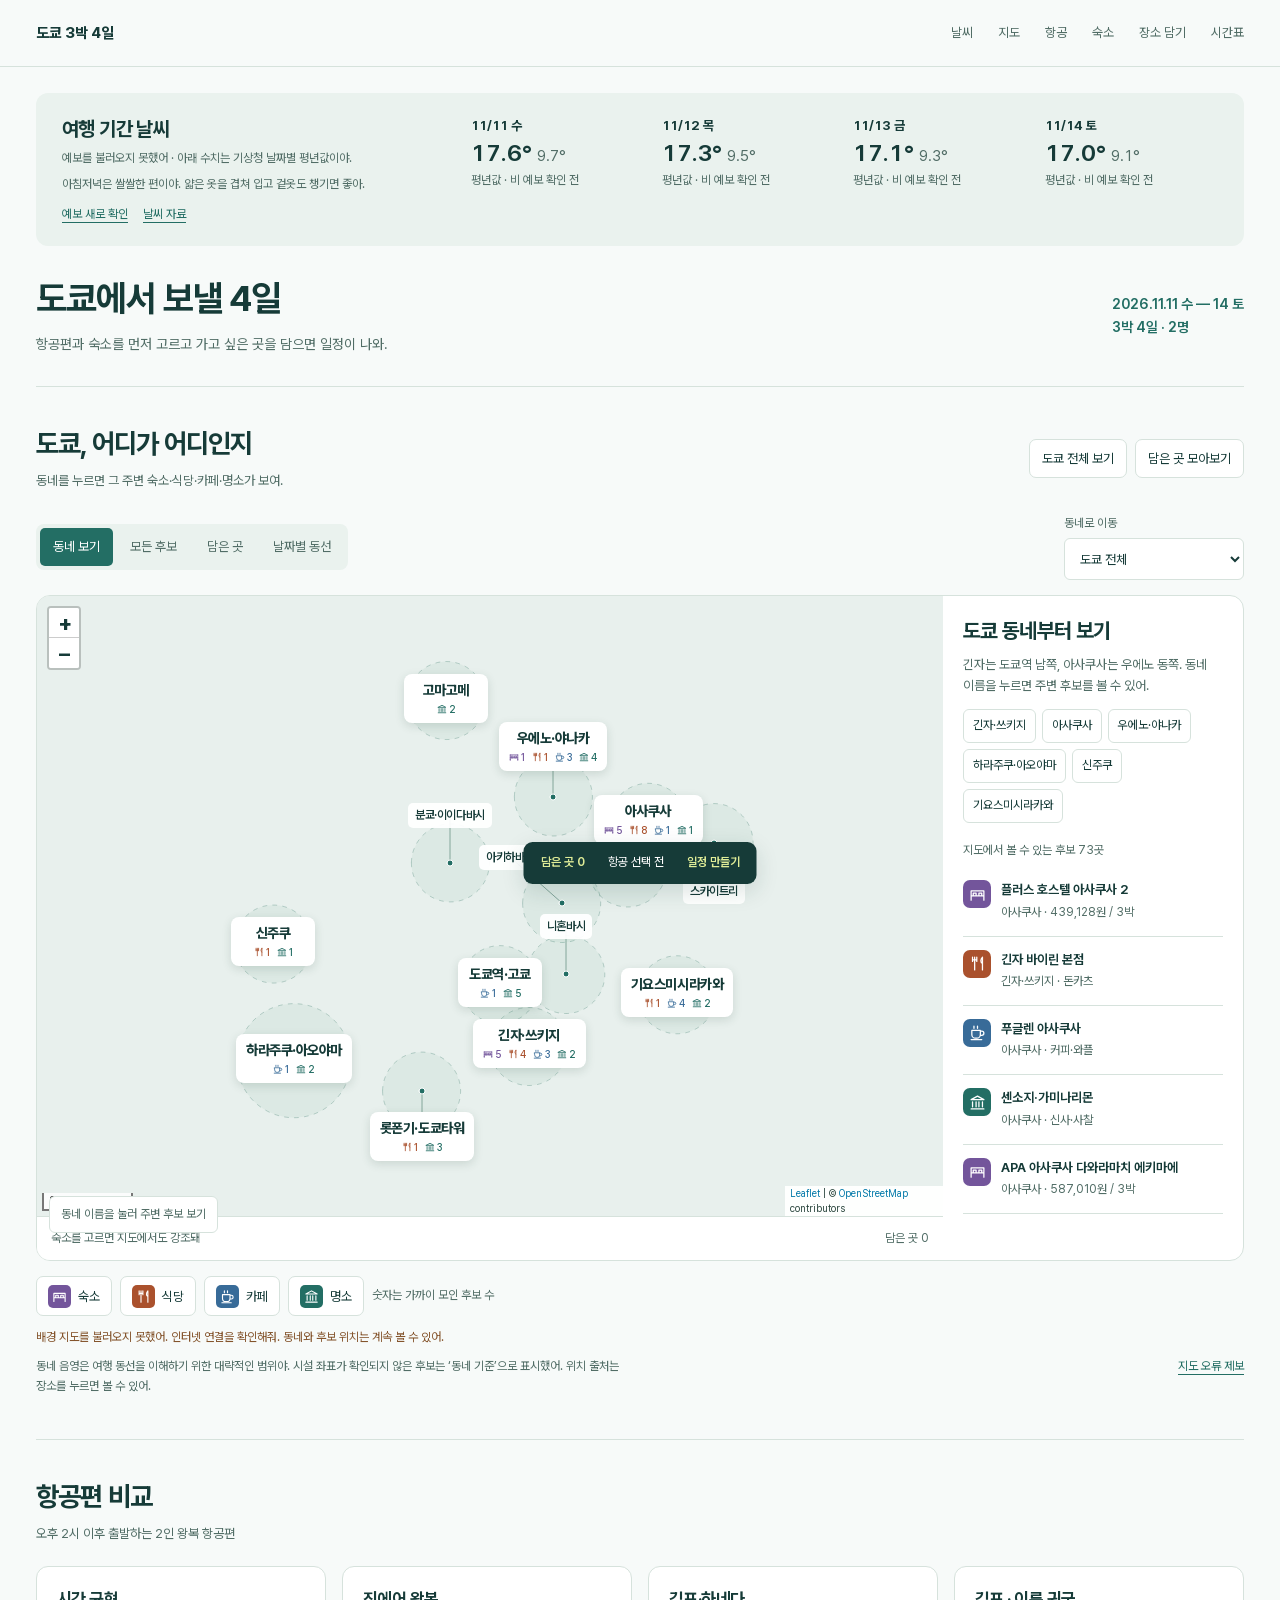
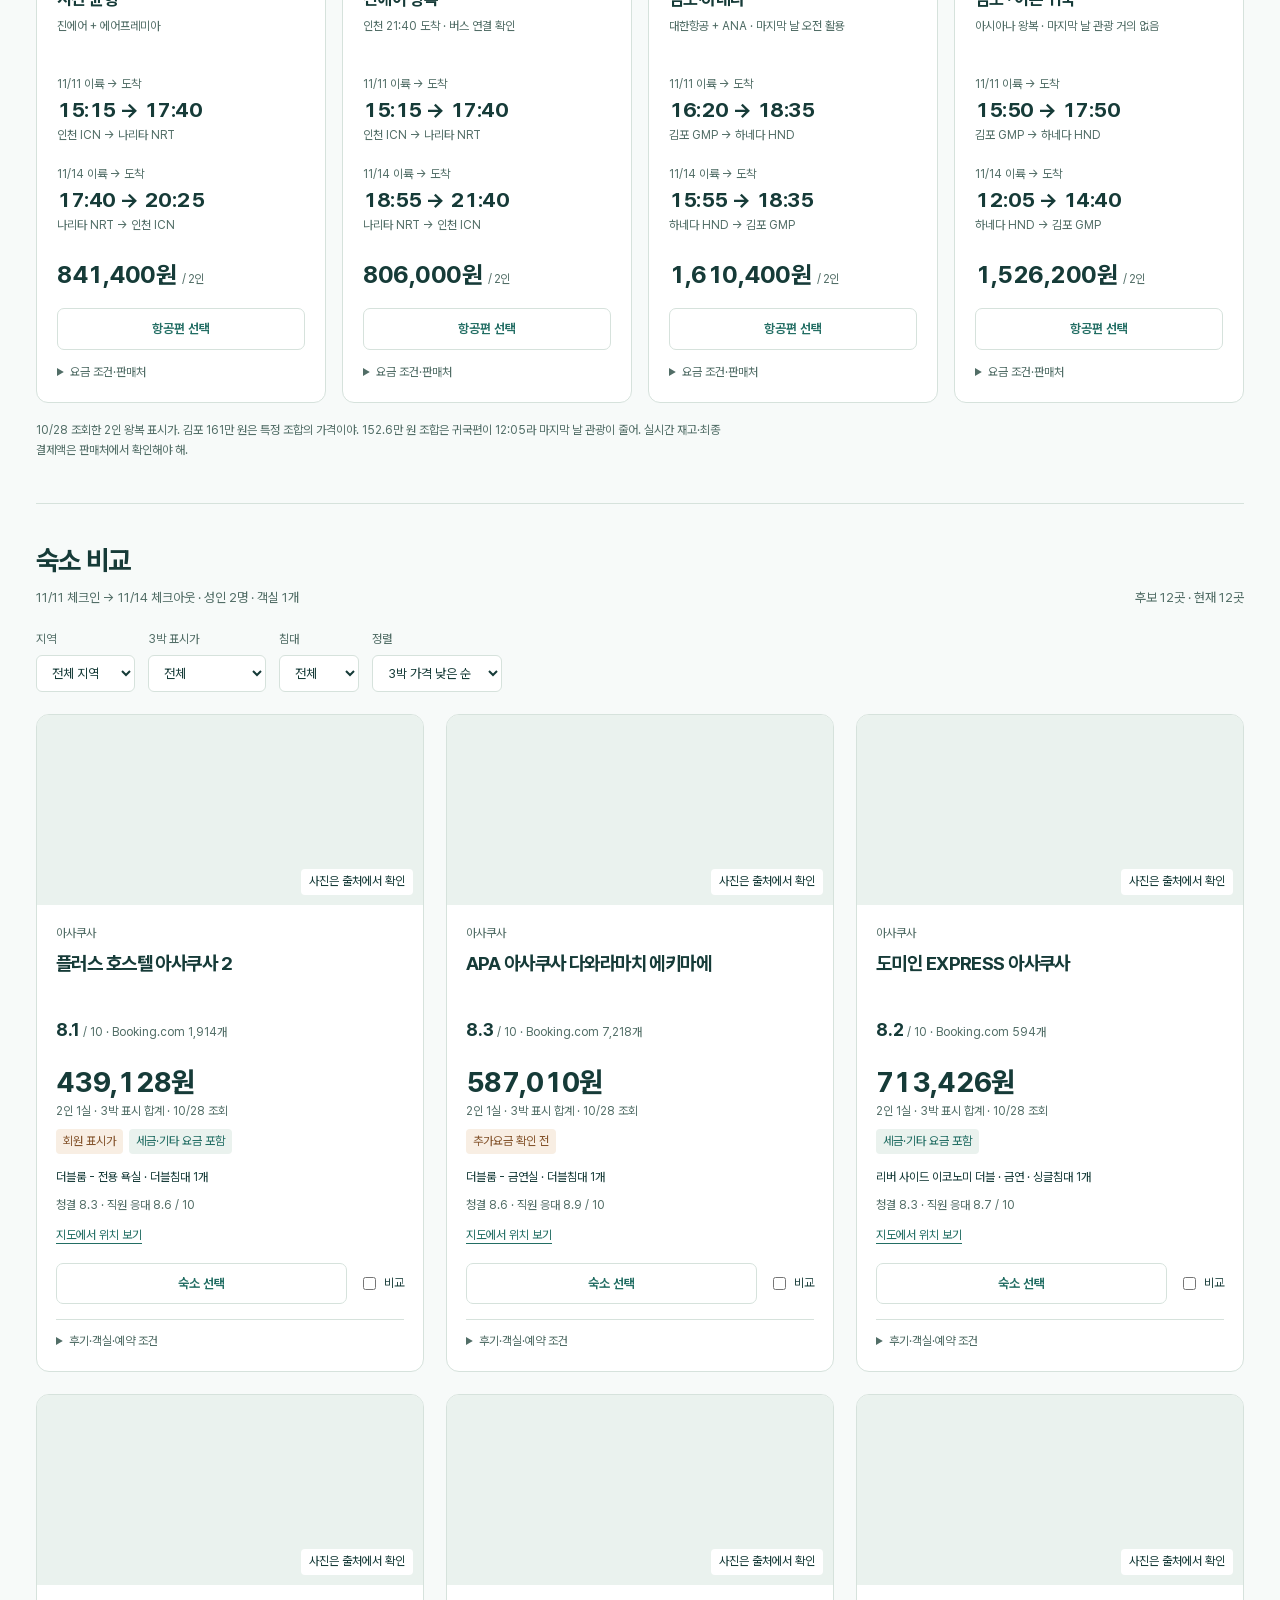
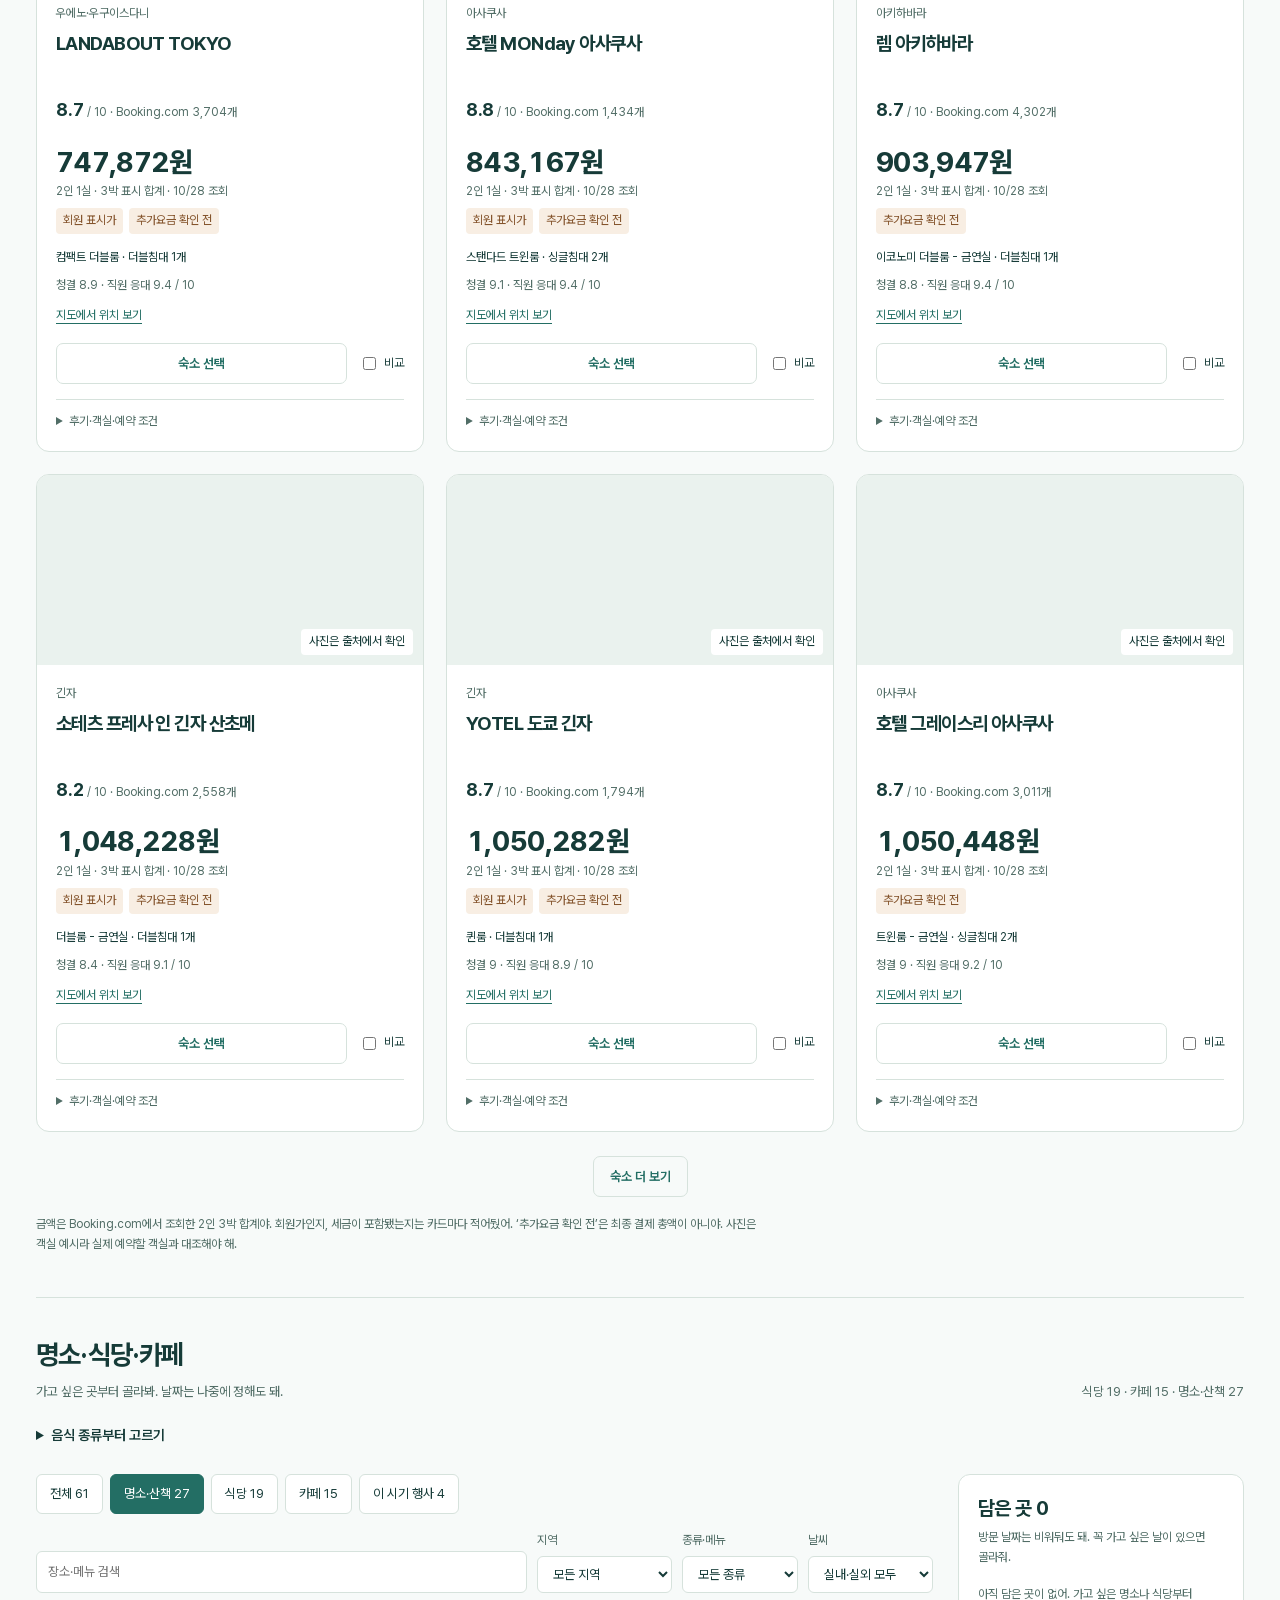
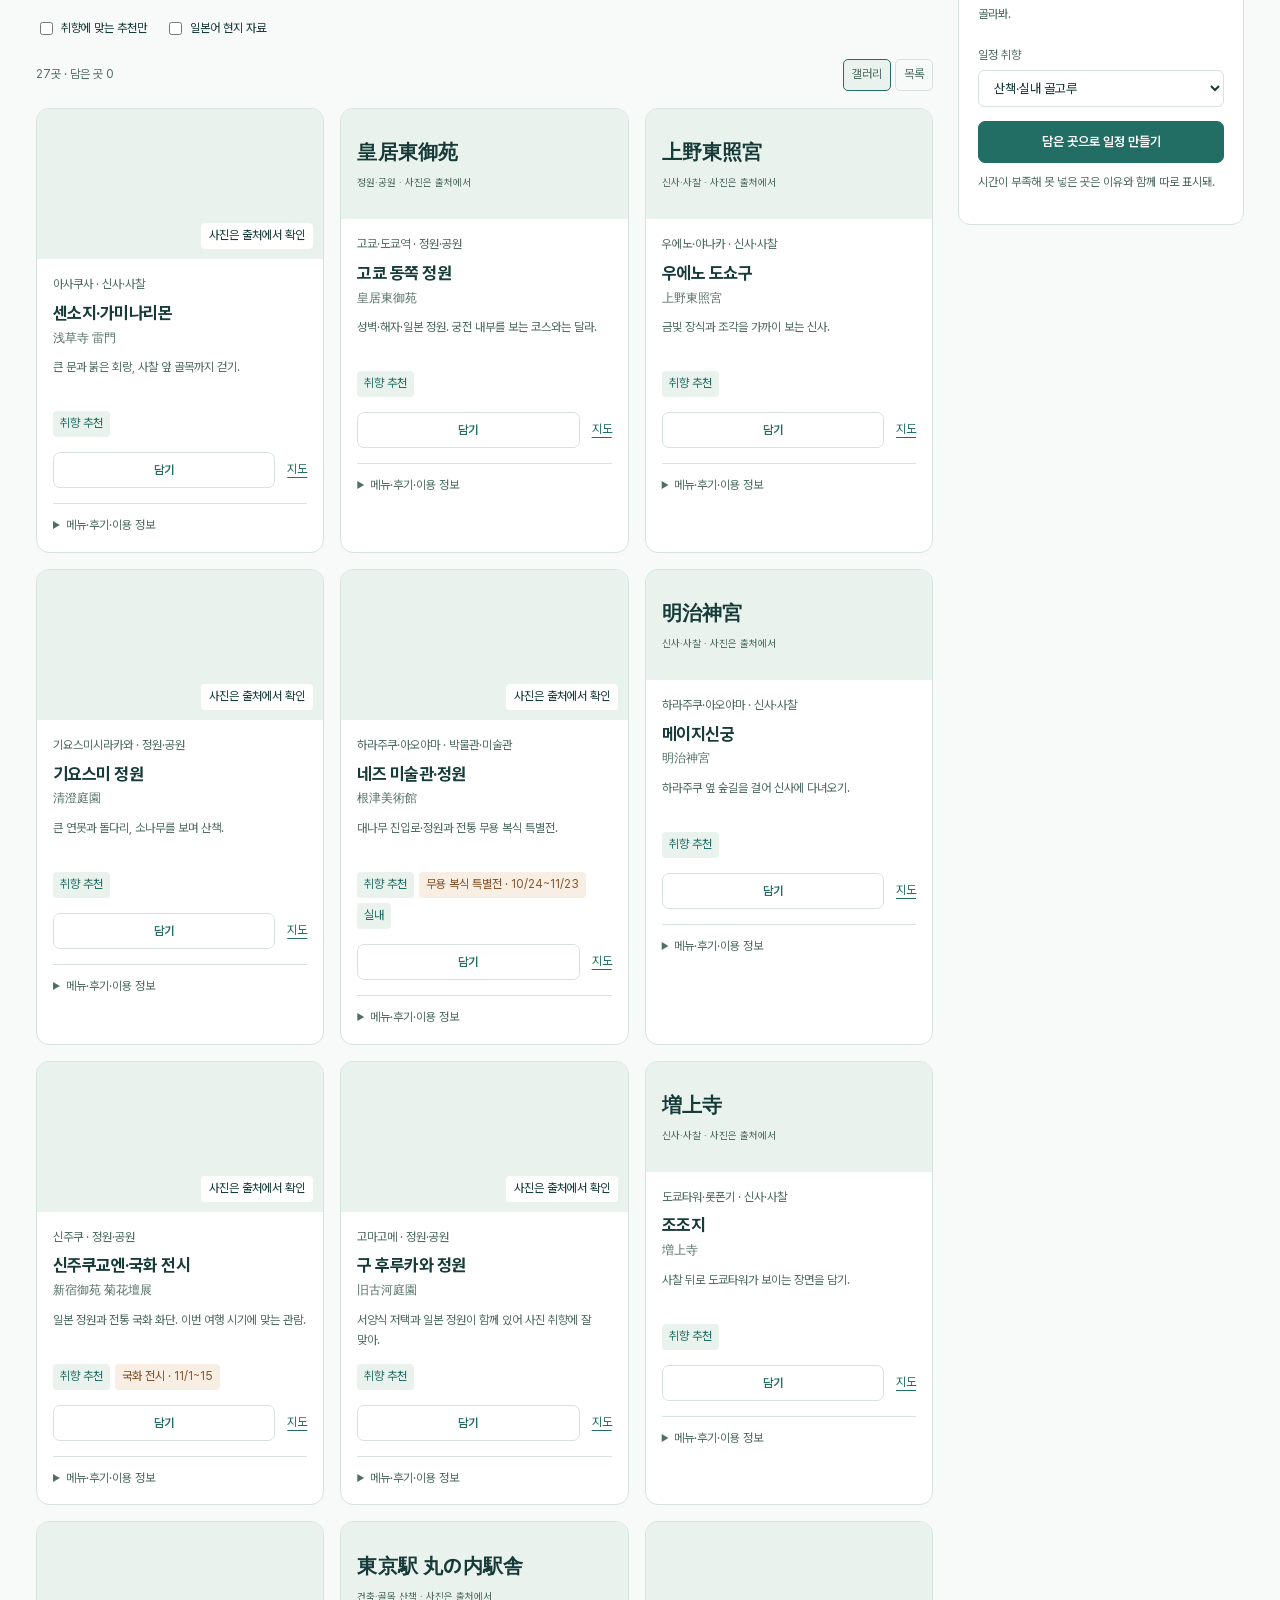
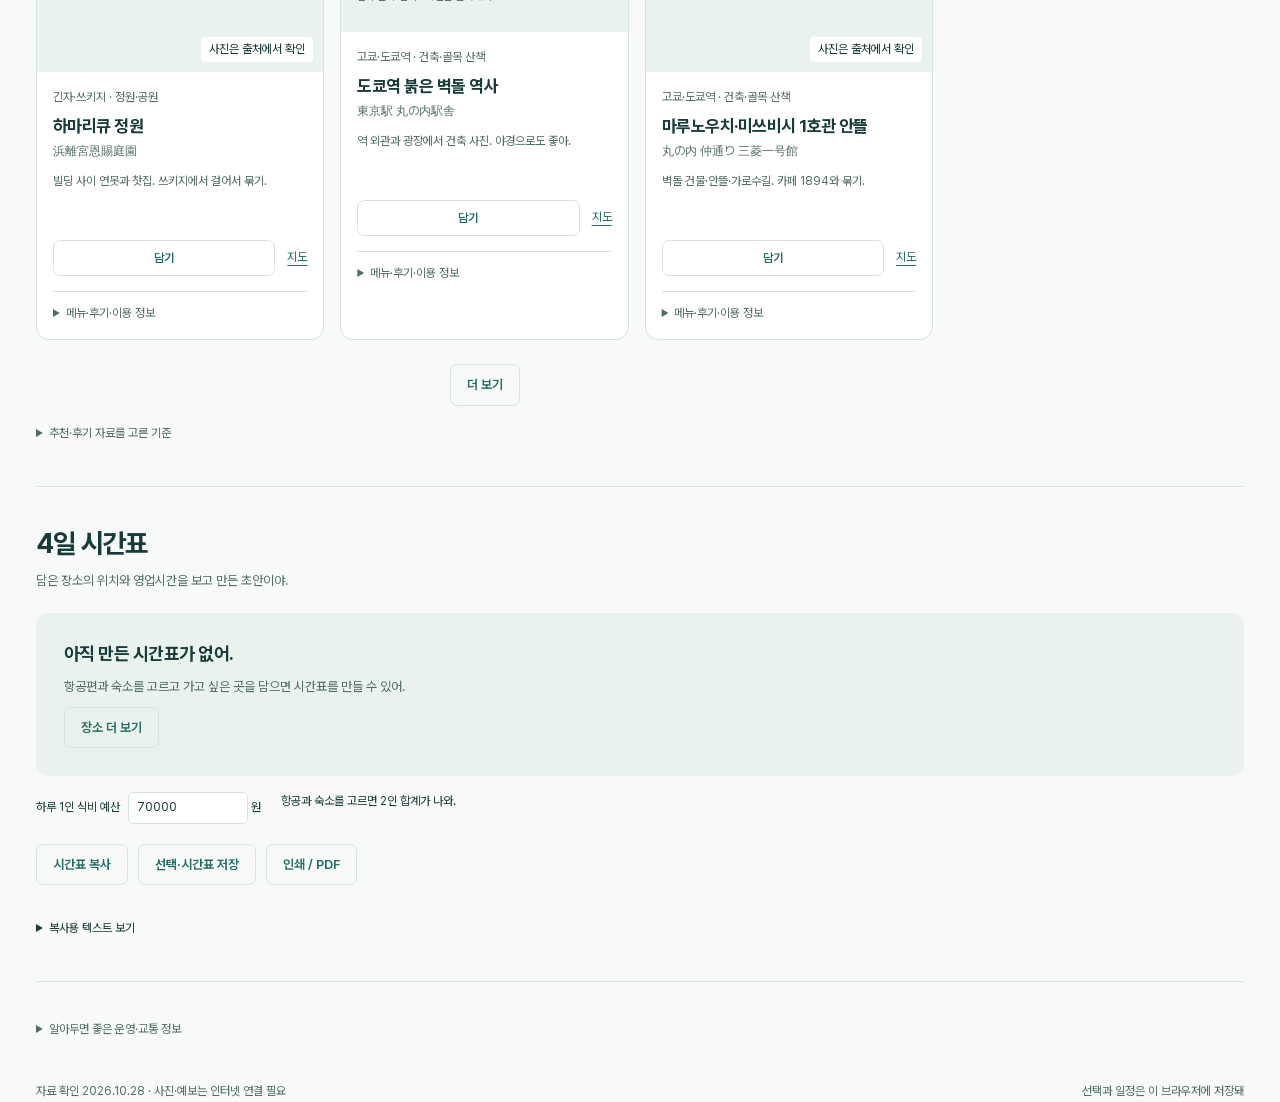
==== index.html @ 740b2c2b "Publish Tokyo trip planner with neighborhood map" ====
<!doctype html><html lang="ko"><head><meta charset="utf-8"><meta name="viewport" content="width=device-width,initial-scale=1"><meta name="robots" content="noindex,nofollow"><meta name="description" content="2026년 11월 도쿄 3박 4일. 항공편과 숙소를 비교하고 지도에서 명소·식당·카페를 골라 여행 일정을 만드는 페이지."><meta name="theme-color" content="#236e64"><title>도쿄 여행 · 가고 싶은 곳을 담아 일정 만들기</title><link rel="stylesheet" href="assets/leaflet/leaflet.css"><link rel="stylesheet" href="tokyo-gallery-v4.css"><link rel="stylesheet" href="tokyo-map.css"></head><body>
<header class="top"><div class="wrap"><a class="brand" href="#weather">도쿄 3박 4일</a><nav aria-label="페이지 이동"><a href="#weather">날씨</a><a href="#map">지도</a><a href="#flights">항공</a><a href="#places">숙소</a><a href="#explore">장소 담기</a><a href="#plan">시간표</a></nav></div></header>
<main class="wrap"><section class="weather" id="weather" aria-labelledby="weather-title"><div><h2 id="weather-title">여행 기간 날씨</h2><p id="weather-status">실제 예보 확인 전 · 기상청 날짜별 평년값</p><p>아침저녁은 쌀쌀한 편이야. 얇은 옷을 겹쳐 입고 겉옷도 챙기면 좋아.</p><div class="weather-links"><button class="link-button" id="refresh-weather">예보 새로 확인</button><a class="small" id="weather-source" target="_blank" rel="noopener">날씨 자료</a></div></div><div class="weather-grid" id="weather-grid"></div></section>
<section class="intro"><div><h1>도쿄에서 보낼 4일</h1><p>항공편과 숙소를 먼저 고르고 가고 싶은 곳을 담으면 일정이 나와.</p></div><span class="trip-date">2026.11.11 수 — 14 토<br>3박 4일 · 2명</span></section>
<section class="section map-section" id="map" aria-labelledby="map-title">
<div class="section-head"><div><h2 id="map-title">도쿄, 어디가 어디인지</h2><p>동네를 누르면 그 주변 숙소·식당·카페·명소가 보여.</p></div><div class="map-home-actions"><button id="map-home">도쿄 전체 보기</button><button id="map-fit-selected">담은 곳 모아보기</button></div></div>
<div class="map-tools"><div class="map-modes" aria-label="지도 보기 방식"><button data-map-mode="areas" aria-pressed="true">동네 보기</button><button data-map-mode="all" aria-pressed="false">모든 후보</button><button data-map-mode="selected" aria-pressed="false">담은 곳</button><button data-map-mode="route" aria-pressed="false">날짜별 동선</button></div><label class="field">동네로 이동<select id="map-area" aria-label="지도에서 볼 동네"></select></label></div>
<div id="map-day-controls" class="map-day-controls" hidden><label>방문일 <select id="map-day"><option value="all">4일 모두</option><option value="0">11/11 수</option><option value="1">11/12 목</option><option value="2">11/13 금</option><option value="3">11/14 토</option></select></label><p>방문 순서를 잇는 선이야. 실제 도로·철도 경로는 시간표의 길찾기에서 확인해.</p></div>
<div class="map-layout"><div class="map-stage"><div id="tokyo-map-canvas" class="tokyo-map-canvas"></div><div class="map-status" id="map-status" role="status"></div><div class="map-selection-bar"><span id="map-base">숙소를 고르면 지도에서도 강조돼</span><span><button id="map-hotel-focus" hidden>숙소로 이동</button> <span id="map-selection-count">담은 곳 0</span></span></div></div><aside class="map-sidebar" aria-label="지도에서 고른 동네와 장소"><div class="map-detail" id="map-detail" hidden></div><div id="map-area-info"><h3 id="map-side-title">도쿄 동네부터 보기</h3><p id="map-side-desc"></p><div class="map-area-neighbors" id="map-neighbors"></div><span class="map-side-label" id="map-list-label"></span><ul class="map-list" id="map-list"></ul><button class="btn secondary map-more" id="map-more">후보 더 보기</button></div></aside></div>
<div class="map-legend" id="map-legend" aria-label="지도에 표시할 장소 종류"></div><p class="map-tile-warning" id="map-tile-warning" hidden>배경 지도를 불러오지 못했어. 인터넷 연결을 확인해줘. 동네와 후보 위치는 계속 볼 수 있어.</p>
<div class="map-foot"><p>동네 음영은 여행 동선을 이해하기 위한 대략적인 범위야. 시설 좌표가 확인되지 않은 후보는 ‘동네 기준’으로 표시했어. 위치 출처는 장소를 누르면 볼 수 있어.</p><a href="https://www.openstreetmap.org/fixthemap" target="_blank" rel="noopener">지도 오류 제보</a></div>
</section>
<section class="section" id="flights"><div class="section-head"><div><h2>항공편 비교</h2><p>오후 2시 이후 출발하는 2인 왕복 항공편</p></div><span class="count" id="flight-picked"></span></div><div class="flight-grid" id="flight-grid"></div><p class="flight-note">10/28 조회한 2인 왕복 표시가. 김포 161만 원은 특정 조합의 가격이야. 152.6만 원 조합은 귀국편이 12:05라 마지막 날 관광이 줄어. 실시간 재고·최종 결제액은 판매처에서 확인해야 해.</p></section>
<section class="section" id="places"><div class="section-head"><div><h2>숙소 비교</h2><p>11/11 체크인 → 11/14 체크아웃 · 성인 2명 · 객실 1개</p></div><span class="count" id="hotel-count"></span></div><div class="toolbar"><label class="field">지역<select id="hotel-area"><option value="all">전체 지역</option><option value="ginza">긴자</option><option value="asakusa">아사쿠사</option><option value="ueno">우에노</option><option value="akihabara">아키하바라</option></select></label><label class="field">3박 표시가<select id="hotel-price"><option value="all">전체</option><option value="800000">80만 원 이하</option><option value="1200000">120만 원 이하</option><option value="2000000">200만 원 이하</option></select></label><label class="field">침대<select id="hotel-bed"><option value="all">전체</option><option value="twin">트윈</option><option value="double">더블·퀸</option></select></label><label class="field">정렬<select id="hotel-sort"><option value="price">3박 가격 낮은 순</option><option value="rating">후기 평점 높은 순</option><option value="staff">응대 점수 높은 순</option></select></label></div><div class="hotel-grid" id="hotel-grid"></div><div class="more-row"><button class="btn secondary" id="more-hotels">숙소 더 보기</button></div><div class="compare-area" id="hotel-compare" hidden></div><p class="data-note">금액은 Booking.com에서 조회한 2인 3박 합계야. 회원가인지, 세금이 포함됐는지는 카드마다 적어뒀어. ‘추가요금 확인 전’은 최종 결제 총액이 아니야. 사진은 객실 예시라 실제 예약할 객실과 대조해야 해.</p></section>
<section class="section" id="explore"><div class="section-head"><div><h2>명소·식당·카페</h2><p>가고 싶은 곳부터 골라봐. 날짜는 나중에 정해도 돼.</p></div><span class="count" id="catalog-total"></span></div><details class="food-guide"><summary>음식 종류부터 고르기</summary><div class="food-chips" id="food-guide"></div></details><div class="catalog-layout"><div><div class="catalog-tabs" id="catalog-tabs"></div><div class="catalog-toolbar"><input class="search" id="place-search" aria-label="장소·메뉴 검색" placeholder="장소·메뉴 검색"><label class="field">지역<select id="place-area"></select></label><label class="field">종류·메뉴<select id="place-menu"></select></label><label class="field">날씨<select id="place-weather"><option value="all">실내·실외 모두</option><option value="indoor">비 오는 날 · 실내</option><option value="outdoor">산책 · 실외</option></select></label></div><div style="display:flex;gap:18px;flex-wrap:wrap"><label class="filter-check"><input type="checkbox" id="recommended-only">취향에 맞는 추천만</label><label class="filter-check"><input type="checkbox" id="japanese-only">일본어 현지 자료</label></div><div class="results-line"><span id="result-count"></span><div class="view-toggle" aria-label="목록 보기 방식"><button data-view="gallery" aria-pressed="true">갤러리</button><button data-view="list" aria-pressed="false">목록</button></div></div><div class="place-grid" id="place-grid"></div><div class="more-row"><button class="btn secondary" id="more-places">더 보기</button></div><details class="data-note"><summary>추천·후기 자료를 고른 기준</summary><p>‘취향 추천’은 네가 말한 건축·정원·예쁜 공간·식사 취향에 맞춘 후보야. ‘일본어 자료’는 실제 취재 기사, 지역 상점회, 관광협회, 매장 공식 안내를 읽고 골랐어. 현지 방문 빈도를 통계로 집계한 순위는 아니야.</p><p>Google 별점이 있는 곳은 확인한 수치와 출처를 그대로 표시했어. 새 후보의 별점을 임의로 만들지는 않았고, 일본어 소개·메뉴를 판단 근거로 붙였어. 음식 예산 범위는 계획용 추정이며 현재 메뉴 가격과 다를 수 있어.</p></details></div><aside class="basket" id="basket"><h3>담은 곳 <span id="basket-count">0</span></h3><p class="basket-sub">방문 날짜는 비워둬도 돼. 꼭 가고 싶은 날이 있으면 골라줘.</p><div class="basket-list" id="basket-list"></div><label class="field" style="width:100%;margin-bottom:14px">일정 취향<select id="plan-weather"><option value="balanced">산책·실내 골고루</option><option value="indoor">실내를 먼저 배치</option></select></label><button class="btn" id="build-plan">담은 곳으로 일정 만들기</button><p class="build-hint">시간이 부족해 못 넣은 곳은 이유와 함께 따로 표시돼.</p><div class="basket-status" id="basket-status" role="status"></div></aside></div></section>
<section class="section" id="plan"><div class="section-head"><div><h2>4일 시간표</h2><p>담은 장소의 위치와 영업시간을 보고 만든 초안이야.</p></div></div><div id="plan-content"></div><div class="budget-controls" id="budget-controls"><label>하루 1인 식비 예산<input type="number" id="food-budget" value="70000" min="20000" max="300000" step="5000"> 원</label><p id="budget-total"></p></div><div class="plan-actions"><button class="btn secondary" id="copy-plan">시간표 복사</button><button class="btn secondary" id="download-plan">선택·시간표 저장</button><button class="btn secondary" id="print-plan">인쇄 / PDF</button></div><p id="action-status" class="status-message" role="status"></p><details id="summary-export"><summary class="small">복사용 텍스트 보기</summary><textarea class="export-text" id="selection-text" readonly aria-label="선택과 시간표 복사용 텍스트"></textarea></details></section>
<section class="section source-section"><details class="global-notes"><summary>알아두면 좋은 운영·교통 정보</summary><p>명소는 이번 날짜에 열리는지 확인한 범위에서 배치했어. 기상·임시 휴무·예약 재고는 별도라 생성된 시각이 예약을 뜻하지는 않아. ‘영업 확인’ 표시는 정확한 운영시간을 다시 확인해야 하는 후보야.</p><p>인천에서 성수는 6013, 수원은 4000·4100 등을 비교해. 4100은 11/1 시간표가 바뀌므로 11/14 막차·좌석을 확인해야 해. 늦은 귀국편은 버스 연결을 먼저 확인하는 게 좋아.</p><p>11월 중순에 단풍이 절정일지는 아직 몰라. 이때 날짜가 맞는 행사로는 신주쿠교엔 국화 전시(11/15까지)와 마루노우치 홀리데이(11/12부터)가 있어.</p><a href="https://www.airportbus.or.kr/bus/schedule.php?area=gyeonggi" target="_blank" rel="noopener">경기행 공항버스</a><a href="https://www.airportlimousine.co.kr/sub/sub01.php" target="_blank" rel="noopener">6013 공항리무진</a><a href="https://open-meteo.com/en/docs" target="_blank" rel="noopener">예보 자료 · Open-Meteo</a></details></section>
</main><footer class="wrap"><span>자료 확인 2026.10.28 · 사진·예보는 인터넷 연결 필요</span><span>선택과 일정은 이 브라우저에 저장돼</span></footer><div class="bottom-bar"><a href="#basket" id="bottom-count">담은 곳 0</a><span id="bottom-base">항공·숙소 선택 전</span><button id="bottom-build">일정 만들기</button></div>
<dialog class="dialog" id="photo-dialog" aria-labelledby="gallery-title"><div class="dialog-head"><strong id="gallery-title"></strong><button id="gallery-close">닫기</button></div><img class="dialog-photo" id="gallery-image" src="https://www.gotokyo.org/en/spot/15/images/main.webp" alt="센소지 공식 사진"><p class="photo-error" id="gallery-error" hidden>사진을 불러오지 못했어. 아래 출처에서 볼 수 있어.</p><div class="dialog-foot"><div><p id="gallery-caption"></p><a id="gallery-source" target="_blank" rel="noopener">사진 출처 보기</a></div><div class="gallery-controls"><button id="gallery-prev">이전</button><span id="gallery-count"></span><button id="gallery-next">다음</button></div></div></dialog>
<script src="assets/leaflet/leaflet.js"></script><script src="tokyo-map-data.js"></script><script src="tokyo-data-v4.js"></script><script src="tokyo-planner-v4.js"></script><script src="tokyo-gallery-v4.js"></script><script src="tokyo-map.js"></script></body></html>
---- assets/leaflet/leaflet.css ----
/* required styles */

.leaflet-pane,
.leaflet-tile,
.leaflet-marker-icon,
.leaflet-marker-shadow,
.leaflet-tile-container,
.leaflet-pane > svg,
.leaflet-pane > canvas,
.leaflet-zoom-box,
.leaflet-image-layer,
.leaflet-layer {
	position: absolute;
	left: 0;
	top: 0;
	}
.leaflet-container {
	overflow: hidden;
	}
.leaflet-tile,
.leaflet-marker-icon,
.leaflet-marker-shadow {
	-webkit-user-select: none;
	   -moz-user-select: none;
	        user-select: none;
	  -webkit-user-drag: none;
	}
/* Prevents IE11 from highlighting tiles in blue */
.leaflet-tile::selection {
	background: transparent;
}
/* Safari renders non-retina tile on retina better with this, but Chrome is worse */
.leaflet-safari .leaflet-tile {
	image-rendering: -webkit-optimize-contrast;
	}
/* hack that prevents hw layers "stretching" when loading new tiles */
.leaflet-safari .leaflet-tile-container {
	width: 1600px;
	height: 1600px;
	-webkit-transform-origin: 0 0;
	}
.leaflet-marker-icon,
.leaflet-marker-shadow {
	display: block;
	}
/* .leaflet-container svg: reset svg max-width decleration shipped in Joomla! (joomla.org) 3.x */
/* .leaflet-container img: map is broken in FF if you have max-width: 100% on tiles */
.leaflet-container .leaflet-overlay-pane svg {
	max-width: none !important;
	max-height: none !important;
	}
.leaflet-container .leaflet-marker-pane img,
.leaflet-container .leaflet-shadow-pane img,
.leaflet-container .leaflet-tile-pane img,
.leaflet-container img.leaflet-image-layer,
.leaflet-container .leaflet-tile {
	max-width: none !important;
	max-height: none !important;
	width: auto;
	padding: 0;
	}

.leaflet-container img.leaflet-tile {
	/* See: https://bugs.chromium.org/p/chromium/issues/detail?id=600120 */
	mix-blend-mode: plus-lighter;
}

.leaflet-container.leaflet-touch-zoom {
	-ms-touch-action: pan-x pan-y;
	touch-action: pan-x pan-y;
	}
.leaflet-container.leaflet-touch-drag {
	-ms-touch-action: pinch-zoom;
	/* Fallback for FF which doesn't support pinch-zoom */
	touch-action: none;
	touch-action: pinch-zoom;
}
.leaflet-container.leaflet-touch-drag.leaflet-touch-zoom {
	-ms-touch-action: none;
	touch-action: none;
}
.leaflet-container {
	-webkit-tap-highlight-color: transparent;
}
.leaflet-container a {
	-webkit-tap-highlight-color: rgba(51, 181, 229, 0.4);
}
.leaflet-tile {
	filter: inherit;
	visibility: hidden;
	}
.leaflet-tile-loaded {
	visibility: inherit;
	}
.leaflet-zoom-box {
	width: 0;
	height: 0;
	-moz-box-sizing: border-box;
	     box-sizing: border-box;
	z-index: 800;
	}
/* workaround for https://bugzilla.mozilla.org/show_bug.cgi?id=888319 */
.leaflet-overlay-pane svg {
	-moz-user-select: none;
	}

.leaflet-pane         { z-index: 400; }

.leaflet-tile-pane    { z-index: 200; }
.leaflet-overlay-pane { z-index: 400; }
.leaflet-shadow-pane  { z-index: 500; }
.leaflet-marker-pane  { z-index: 600; }
.leaflet-tooltip-pane   { z-index: 650; }
.leaflet-popup-pane   { z-index: 700; }

.leaflet-map-pane canvas { z-index: 100; }
.leaflet-map-pane svg    { z-index: 200; }

.leaflet-vml-shape {
	width: 1px;
	height: 1px;
	}
.lvml {
	behavior: url(#default#VML);
	display: inline-block;
	position: absolute;
	}


/* control positioning */

.leaflet-control {
	position: relative;
	z-index: 800;
	pointer-events: visiblePainted; /* IE 9-10 doesn't have auto */
	pointer-events: auto;
	}
.leaflet-top,
.leaflet-bottom {
	position: absolute;
	z-index: 1000;
	pointer-events: none;
	}
.leaflet-top {
	top: 0;
	}
.leaflet-right {
	right: 0;
	}
.leaflet-bottom {
	bottom: 0;
	}
.leaflet-left {
	left: 0;
	}
.leaflet-control {
	float: left;
	clear: both;
	}
.leaflet-right .leaflet-control {
	float: right;
	}
.leaflet-top .leaflet-control {
	margin-top: 10px;
	}
.leaflet-bottom .leaflet-control {
	margin-bottom: 10px;
	}
.leaflet-left .leaflet-control {
	margin-left: 10px;
	}
.leaflet-right .leaflet-control {
	margin-right: 10px;
	}


/* zoom and fade animations */

.leaflet-fade-anim .leaflet-popup {
	opacity: 0;
	-webkit-transition: opacity 0.2s linear;
	   -moz-transition: opacity 0.2s linear;
	        transition: opacity 0.2s linear;
	}
.leaflet-fade-anim .leaflet-map-pane .leaflet-popup {
	opacity: 1;
	}
.leaflet-zoom-animated {
	-webkit-transform-origin: 0 0;
	    -ms-transform-origin: 0 0;
	        transform-origin: 0 0;
	}
svg.leaflet-zoom-animated {
	will-change: transform;
}

.leaflet-zoom-anim .leaflet-zoom-animated {
	-webkit-transition: -webkit-transform 0.25s cubic-bezier(0,0,0.25,1);
	   -moz-transition:    -moz-transform 0.25s cubic-bezier(0,0,0.25,1);
	        transition:         transform 0.25s cubic-bezier(0,0,0.25,1);
	}
.leaflet-zoom-anim .leaflet-tile,
.leaflet-pan-anim .leaflet-tile {
	-webkit-transition: none;
	   -moz-transition: none;
	        transition: none;
	}

.leaflet-zoom-anim .leaflet-zoom-hide {
	visibility: hidden;
	}


/* cursors */

.leaflet-interactive {
	cursor: pointer;
	}
.leaflet-grab {
	cursor: -webkit-grab;
	cursor:    -moz-grab;
	cursor:         grab;
	}
.leaflet-crosshair,
.leaflet-crosshair .leaflet-interactive {
	cursor: crosshair;
	}
.leaflet-popup-pane,
.leaflet-control {
	cursor: auto;
	}
.leaflet-dragging .leaflet-grab,
.leaflet-dragging .leaflet-grab .leaflet-interactive,
.leaflet-dragging .leaflet-marker-draggable {
	cursor: move;
	cursor: -webkit-grabbing;
	cursor:    -moz-grabbing;
	cursor:         grabbing;
	}

/* marker & overlays interactivity */
.leaflet-marker-icon,
.leaflet-marker-shadow,
.leaflet-image-layer,
.leaflet-pane > svg path,
.leaflet-tile-container {
	pointer-events: none;
	}

.leaflet-marker-icon.leaflet-interactive,
.leaflet-image-layer.leaflet-interactive,
.leaflet-pane > svg path.leaflet-interactive,
svg.leaflet-image-layer.leaflet-interactive path {
	pointer-events: visiblePainted; /* IE 9-10 doesn't have auto */
	pointer-events: auto;
	}

/* visual tweaks */

.leaflet-container {
	background: #ddd;
	outline-offset: 1px;
	}
.leaflet-container a {
	color: #0078A8;
	}
.leaflet-zoom-box {
	border: 2px dotted #38f;
	background: rgba(255,255,255,0.5);
	}


/* general typography */
.leaflet-container {
	font-family: "Helvetica Neue", Arial, Helvetica, sans-serif;
	font-size: 12px;
	font-size: 0.75rem;
	line-height: 1.5;
	}


/* general toolbar styles */

.leaflet-bar {
	box-shadow: 0 1px 5px rgba(0,0,0,0.65);
	border-radius: 4px;
	}
.leaflet-bar a {
	background-color: #fff;
	border-bottom: 1px solid #ccc;
	width: 26px;
	height: 26px;
	line-height: 26px;
	display: block;
	text-align: center;
	text-decoration: none;
	color: black;
	}
.leaflet-bar a,
.leaflet-control-layers-toggle {
	background-position: 50% 50%;
	background-repeat: no-repeat;
	display: block;
	}
.leaflet-bar a:hover,
.leaflet-bar a:focus {
	background-color: #f4f4f4;
	}
.leaflet-bar a:first-child {
	border-top-left-radius: 4px;
	border-top-right-radius: 4px;
	}
.leaflet-bar a:last-child {
	border-bottom-left-radius: 4px;
	border-bottom-right-radius: 4px;
	border-bottom: none;
	}
.leaflet-bar a.leaflet-disabled {
	cursor: default;
	background-color: #f4f4f4;
	color: #bbb;
	}

.leaflet-touch .leaflet-bar a {
	width: 30px;
	height: 30px;
	line-height: 30px;
	}
.leaflet-touch .leaflet-bar a:first-child {
	border-top-left-radius: 2px;
	border-top-right-radius: 2px;
	}
.leaflet-touch .leaflet-bar a:last-child {
	border-bottom-left-radius: 2px;
	border-bottom-right-radius: 2px;
	}

/* zoom control */

.leaflet-control-zoom-in,
.leaflet-control-zoom-out {
	font: bold 18px 'Lucida Console', Monaco, monospace;
	text-indent: 1px;
	}

.leaflet-touch .leaflet-control-zoom-in, .leaflet-touch .leaflet-control-zoom-out  {
	font-size: 22px;
	}


/* layers control */

.leaflet-control-layers {
	box-shadow: 0 1px 5px rgba(0,0,0,0.4);
	background: #fff;
	border-radius: 5px;
	}
.leaflet-control-layers-toggle {
	background-image: url(images/layers.png);
	width: 36px;
	height: 36px;
	}
.leaflet-retina .leaflet-control-layers-toggle {
	background-image: url(images/layers-2x.png);
	background-size: 26px 26px;
	}
.leaflet-touch .leaflet-control-layers-toggle {
	width: 44px;
	height: 44px;
	}
.leaflet-control-layers .leaflet-control-layers-list,
.leaflet-control-layers-expanded .leaflet-control-layers-toggle {
	display: none;
	}
.leaflet-control-layers-expanded .leaflet-control-layers-list {
	display: block;
	position: relative;
	}
.leaflet-control-layers-expanded {
	padding: 6px 10px 6px 6px;
	color: #333;
	background: #fff;
	}
.leaflet-control-layers-scrollbar {
	overflow-y: scroll;
	overflow-x: hidden;
	padding-right: 5px;
	}
.leaflet-control-layers-selector {
	margin-top: 2px;
	position: relative;
	top: 1px;
	}
.leaflet-control-layers label {
	display: block;
	font-size: 13px;
	font-size: 1.08333em;
	}
.leaflet-control-layers-separator {
	height: 0;
	border-top: 1px solid #ddd;
	margin: 5px -10px 5px -6px;
	}

/* Default icon URLs */
.leaflet-default-icon-path { /* used only in path-guessing heuristic, see L.Icon.Default */
	background-image: url(images/marker-icon.png);
	}


/* attribution and scale controls */

.leaflet-container .leaflet-control-attribution {
	background: #fff;
	background: rgba(255, 255, 255, 0.8);
	margin: 0;
	}
.leaflet-control-attribution,
.leaflet-control-scale-line {
	padding: 0 5px;
	color: #333;
	line-height: 1.4;
	}
.leaflet-control-attribution a {
	text-decoration: none;
	}
.leaflet-control-attribution a:hover,
.leaflet-control-attribution a:focus {
	text-decoration: underline;
	}
.leaflet-attribution-flag {
	display: inline !important;
	vertical-align: baseline !important;
	width: 1em;
	height: 0.6669em;
	}
.leaflet-left .leaflet-control-scale {
	margin-left: 5px;
	}
.leaflet-bottom .leaflet-control-scale {
	margin-bottom: 5px;
	}
.leaflet-control-scale-line {
	border: 2px solid #777;
	border-top: none;
	line-height: 1.1;
	padding: 2px 5px 1px;
	white-space: nowrap;
	-moz-box-sizing: border-box;
	     box-sizing: border-box;
	background: rgba(255, 255, 255, 0.8);
	text-shadow: 1px 1px #fff;
	}
.leaflet-control-scale-line:not(:first-child) {
	border-top: 2px solid #777;
	border-bottom: none;
	margin-top: -2px;
	}
.leaflet-control-scale-line:not(:first-child):not(:last-child) {
	border-bottom: 2px solid #777;
	}

.leaflet-touch .leaflet-control-attribution,
.leaflet-touch .leaflet-control-layers,
.leaflet-touch .leaflet-bar {
	box-shadow: none;
	}
.leaflet-touch .leaflet-control-layers,
.leaflet-touch .leaflet-bar {
	border: 2px solid rgba(0,0,0,0.2);
	background-clip: padding-box;
	}


/* popup */

.leaflet-popup {
	position: absolute;
	text-align: center;
	margin-bottom: 20px;
	}
.leaflet-popup-content-wrapper {
	padding: 1px;
	text-align: left;
	border-radius: 12px;
	}
.leaflet-popup-content {
	margin: 13px 24px 13px 20px;
	line-height: 1.3;
	font-size: 13px;
	font-size: 1.08333em;
	min-height: 1px;
	}
.leaflet-popup-content p {
	margin: 17px 0;
	margin: 1.3em 0;
	}
.leaflet-popup-tip-container {
	width: 40px;
	height: 20px;
	position: absolute;
	left: 50%;
	margin-top: -1px;
	margin-left: -20px;
	overflow: hidden;
	pointer-events: none;
	}
.leaflet-popup-tip {
	width: 17px;
	height: 17px;
	padding: 1px;

	margin: -10px auto 0;
	pointer-events: auto;

	-webkit-transform: rotate(45deg);
	   -moz-transform: rotate(45deg);
	    -ms-transform: rotate(45deg);
	        transform: rotate(45deg);
	}
.leaflet-popup-content-wrapper,
.leaflet-popup-tip {
	background: white;
	color: #333;
	box-shadow: 0 3px 14px rgba(0,0,0,0.4);
	}
.leaflet-container a.leaflet-popup-close-button {
	position: absolute;
	top: 0;
	right: 0;
	border: none;
	text-align: center;
	width: 24px;
	height: 24px;
	font: 16px/24px Tahoma, Verdana, sans-serif;
	color: #757575;
	text-decoration: none;
	background: transparent;
	}
.leaflet-container a.leaflet-popup-close-button:hover,
.leaflet-container a.leaflet-popup-close-button:focus {
	color: #585858;
	}
.leaflet-popup-scrolled {
	overflow: auto;
	}

.leaflet-oldie .leaflet-popup-content-wrapper {
	-ms-zoom: 1;
	}
.leaflet-oldie .leaflet-popup-tip {
	width: 24px;
	margin: 0 auto;

	-ms-filter: "progid:DXImageTransform.Microsoft.Matrix(M11=0.70710678, M12=0.70710678, M21=-0.70710678, M22=0.70710678)";
	filter: progid:DXImageTransform.Microsoft.Matrix(M11=0.70710678, M12=0.70710678, M21=-0.70710678, M22=0.70710678);
	}

.leaflet-oldie .leaflet-control-zoom,
.leaflet-oldie .leaflet-control-layers,
.leaflet-oldie .leaflet-popup-content-wrapper,
.leaflet-oldie .leaflet-popup-tip {
	border: 1px solid #999;
	}


/* div icon */

.leaflet-div-icon {
	background: #fff;
	border: 1px solid #666;
	}


/* Tooltip */
/* Base styles for the element that has a tooltip */
.leaflet-tooltip {
	position: absolute;
	padding: 6px;
	background-color: #fff;
	border: 1px solid #fff;
	border-radius: 3px;
	color: #222;
	white-space: nowrap;
	-webkit-user-select: none;
	-moz-user-select: none;
	-ms-user-select: none;
	user-select: none;
	pointer-events: none;
	box-shadow: 0 1px 3px rgba(0,0,0,0.4);
	}
.leaflet-tooltip.leaflet-interactive {
	cursor: pointer;
	pointer-events: auto;
	}
.leaflet-tooltip-top:before,
.leaflet-tooltip-bottom:before,
.leaflet-tooltip-left:before,
.leaflet-tooltip-right:before {
	position: absolute;
	pointer-events: none;
	border: 6px solid transparent;
	background: transparent;
	content: "";
	}

/* Directions */

.leaflet-tooltip-bottom {
	margin-top: 6px;
}
.leaflet-tooltip-top {
	margin-top: -6px;
}
.leaflet-tooltip-bottom:before,
.leaflet-tooltip-top:before {
	left: 50%;
	margin-left: -6px;
	}
.leaflet-tooltip-top:before {
	bottom: 0;
	margin-bottom: -12px;
	border-top-color: #fff;
	}
.leaflet-tooltip-bottom:before {
	top: 0;
	margin-top: -12px;
	margin-left: -6px;
	border-bottom-color: #fff;
	}
.leaflet-tooltip-left {
	margin-left: -6px;
}
.leaflet-tooltip-right {
	margin-left: 6px;
}
.leaflet-tooltip-left:before,
.leaflet-tooltip-right:before {
	top: 50%;
	margin-top: -6px;
	}
.leaflet-tooltip-left:before {
	right: 0;
	margin-right: -12px;
	border-left-color: #fff;
	}
.leaflet-tooltip-right:before {
	left: 0;
	margin-left: -12px;
	border-right-color: #fff;
	}

/* Printing */

@media print {
	/* Prevent printers from removing background-images of controls. */
	.leaflet-control {
		-webkit-print-color-adjust: exact;
		print-color-adjust: exact;
		}
	}
---- tokyo-gallery-v4.css ----
@font-face{font-family:Pretendard;font-style:normal;font-weight:100 900;font-display:swap;src:url('assets/PretendardVariable.woff2') format('woff2-variations')}
:root{--paper:#f7faf9;--white:#fff;--ink:#163b38;--green:#236e64;--soft:#eaf2ee;--line:#d6e2dc;--muted:#516d66;--lime:#dfec97;--warn:#84542c}*{box-sizing:border-box}html{scroll-behavior:smooth;scroll-padding-top:90px}body{margin:0;background:var(--paper);color:var(--ink);font:15px/1.65 Pretendard,sans-serif;word-break:keep-all}button,input,select,textarea{font:inherit;color:inherit}button,a,input,select,textarea,summary{outline-offset:4px}button:focus-visible,a:focus-visible,input:focus-visible,select:focus-visible,textarea:focus-visible,summary:focus-visible{outline:3px solid #327baf}button{cursor:pointer}button:disabled{cursor:not-allowed;opacity:.5}a{color:var(--green);text-underline-offset:4px}::selection{background:var(--lime);color:var(--ink)}input,textarea{caret-color:var(--green)}h1,h2,h3,p{margin:0}h1,h2,h3{letter-spacing:-.03em;text-wrap:balance}h1{font-size:36px;line-height:1.3}h2{font-size:27px;line-height:1.4}h3{font-size:18px;line-height:1.45}.wrap{max-width:1340px;padding:0 36px;margin:auto}.muted{color:var(--muted)}.small,small{font-size:12px}.top{position:sticky;top:0;z-index:10;background:var(--paper);border-bottom:1px solid var(--line)}.top .wrap{min-height:66px;display:flex;align-items:center;justify-content:space-between;gap:18px}.brand{font-weight:750;text-decoration:none;color:var(--ink);white-space:nowrap}.top nav{display:flex;gap:25px;font-size:13px}.top nav a{text-decoration:none;color:var(--muted)}.section{padding:38px 0 42px;border-top:1px solid var(--line);scroll-margin-top:85px}.section-head{display:flex;justify-content:space-between;align-items:end;gap:20px;margin-bottom:22px}.section-head p{font-size:13px;color:var(--muted);margin-top:7px}.section-head .count{font-size:13px;color:var(--muted);white-space:nowrap}.intro{display:flex;align-items:center;justify-content:space-between;gap:30px;padding:30px 0}.intro p{font-size:14px;color:var(--muted);margin-top:10px}.intro .trip-date{font-size:14px;font-weight:620;color:var(--green)}.weather{margin-top:26px;display:grid;grid-template-columns:1fr 2fr;gap:35px;background:var(--soft);padding:22px 26px;border-radius:12px}.weather h2{font-size:20px}.weather p{font-size:12px;color:var(--muted);margin-top:6px}.weather-grid{display:grid;grid-template-columns:repeat(4,1fr);gap:18px}.weather-day{font-variant-numeric:tabular-nums}.weather-day strong{font-size:13px;display:block}.weather-day .temp{font-size:23px;font-weight:650;line-height:1.5}.weather-day .low{font-size:15px;color:var(--muted);margin-left:5px}.weather-day .weather-state{font-size:12px;color:var(--muted);display:block}.weather-links{display:flex;gap:15px;align-items:center;margin-top:10px}.link-button{padding:0;border:0;background:transparent;text-decoration:underline;text-underline-offset:4px;font-size:12px;color:var(--green)}.btn{display:inline-flex;justify-content:center;align-items:center;gap:7px;padding:10px 16px;border:1px solid var(--green);border-radius:7px;background:var(--green);color:#fff;text-decoration:none;font-weight:620;font-size:13px;line-height:1.5}.btn.secondary{background:transparent;color:var(--green);border-color:var(--line)}.btn.lime{background:var(--lime);border-color:var(--lime);color:var(--ink)}.btn:hover{filter:brightness(.96)}.tag{display:inline-block;font-size:12px;padding:3px 7px;border-radius:4px;background:var(--soft);color:var(--green)}.tag.warm{color:var(--warn);background:#f8eee3}.flight-grid{display:grid;grid-template-columns:repeat(4,1fr);gap:16px}.flight-card{background:#fff;border:1px solid var(--line);border-radius:12px;padding:20px;min-width:0}.flight-card.selected{outline:2px solid var(--green);outline-offset:-2px;border-color:var(--green)}.flight-card h3{font-size:17px}.flight-card .flight-sub{font-size:12px;color:var(--muted);min-height:39px;margin-top:5px}.flight-leg{margin-top:15px}.flight-leg span{font-size:12px;color:var(--muted)}.flight-leg strong{display:block;font-size:21px;line-height:1.45;letter-spacing:-.02em;font-variant-numeric:tabular-nums}.flight-leg small{display:block;color:var(--muted);font-size:12px}.flight-price{font-size:24px;font-weight:720;margin-top:19px;display:block;letter-spacing:-.02em;font-variant-numeric:tabular-nums}.flight-price small{font-size:12px;font-weight:400;color:var(--muted)}.flight-card .btn{width:100%;margin-top:14px}.flight-card details{font-size:12px;margin-top:13px;color:var(--muted)}.flight-card details p{margin:10px 0}.flight-note{font-size:12px;color:var(--muted);margin-top:18px;max-width:90ch}.field{display:inline-flex;flex-direction:column;gap:5px;font-size:12px;color:var(--muted)}.field select,.field input,.search{background:#fff;border:1px solid var(--line);border-radius:6px;padding:9px 11px;font-size:13px;color:var(--ink);max-width:100%}.toolbar{display:flex;gap:13px;flex-wrap:wrap;align-items:end;margin-bottom:22px}.toolbar .search{min-width:190px;flex:1;max-width:380px}.hotel-grid{display:grid;grid-template-columns:repeat(3,1fr);gap:22px}.hotel-card,.place-card{background:#fff;border:1px solid var(--line);border-radius:13px;overflow:hidden;min-width:0}.hotel-card.selected,.place-card.selected{outline:2px solid var(--green);outline-offset:-2px;border-color:var(--green)}.photo-button{border:0;background:var(--soft);padding:0;width:100%;height:190px;display:block;position:relative;overflow:hidden}.photo-button img{width:100%;height:100%;object-fit:cover;display:block;transition:transform .22s}.photo-button:hover img{transform:scale(1.025)}.photo-label{position:absolute;bottom:10px;right:10px;font-size:12px;padding:3px 8px;border-radius:4px;background:#fff;color:var(--ink)}.card-body{padding:19px}.card-area{font-size:12px;color:var(--muted);margin-bottom:6px}.hotel-card h3{font-size:19px;min-height:55px}.hotel-rating{font-size:12px;color:var(--muted);margin-top:10px}.hotel-rating b{font-size:18px;color:var(--ink)}.hotel-amount{margin-top:18px;font-size:28px;line-height:1.4;font-weight:740;letter-spacing:-.025em;font-variant-numeric:tabular-nums}.price-caption{font-size:12px;color:var(--muted)}.price-tags{display:flex;gap:6px;flex-wrap:wrap;min-height:25px;margin-top:7px}.room-caption{font-size:12px;margin-top:14px}.hotel-scores{font-size:12px;color:var(--muted);margin-top:8px}.card-actions{display:flex;gap:12px;align-items:center;margin-top:17px}.card-actions .btn{flex:1}.compare-check{font-size:12px;display:flex;gap:5px;align-items:center;white-space:nowrap}.compare-check input{accent-color:var(--green)}.card-details{border-top:1px solid var(--line);padding-top:12px;margin-top:15px;font-size:12px;color:var(--muted)}summary{cursor:pointer}.card-details p{margin:10px 0}.card-details a{display:inline-block;margin:4px 11px 4px 0}.more-row{display:flex;justify-content:center;margin-top:24px}.compare-area{margin-top:28px;overflow:auto}.compare-table{width:100%;border-collapse:collapse;min-width:650px;font-size:13px}.compare-table th,.compare-table td{border-bottom:1px solid var(--line);padding:11px 13px;text-align:left;vertical-align:top}.compare-table th{background:var(--soft);font-weight:600}.data-note{font-size:12px;color:var(--muted);margin-top:18px;max-width:90ch}.food-guide{margin-bottom:27px}.food-guide>summary{font-size:14px;font-weight:620}.food-chips{display:grid;grid-template-columns:repeat(5,1fr);gap:10px;margin-top:15px}.food-chip{padding:12px;border:1px solid var(--line);background:transparent;text-align:left;border-radius:8px}.food-chip b{font-size:13px;display:block}.food-chip span{display:block;font-size:12px;color:var(--muted);margin-top:4px}.catalog-layout{display:grid;grid-template-columns:minmax(0,1fr) 286px;gap:25px;align-items:start}.catalog-tabs{display:flex;gap:7px;flex-wrap:wrap;margin-bottom:17px}.catalog-tabs button{border:1px solid var(--line);border-radius:6px;padding:8px 13px;background:#fff;font-size:13px}.catalog-tabs button[aria-pressed=true]{background:var(--green);border-color:var(--green);color:white}.catalog-toolbar{display:flex;gap:10px;flex-wrap:wrap;margin-bottom:17px;align-items:end}.catalog-toolbar .search{width:100%;min-width:180px;flex:1}.filter-check{font-size:12px;display:inline-flex;gap:5px;align-items:center;padding:9px 0}.filter-check input{accent-color:var(--green)}.results-line{display:flex;justify-content:space-between;align-items:center;margin:12px 0 17px;font-size:12px;color:var(--muted)}.view-toggle{display:flex;gap:4px}.view-toggle button{padding:5px 8px;border:1px solid var(--line);background:transparent;border-radius:5px;font-size:12px}.view-toggle button[aria-pressed=true]{background:var(--soft);border-color:var(--green)}.place-grid{display:grid;grid-template-columns:repeat(3,minmax(0,1fr));gap:16px}.place-card .photo-button{height:150px}.place-card .card-body{padding:16px}.place-card h3{font-size:17px}.place-jp{font-size:12px;color:var(--muted);margin-top:3px;overflow-wrap:anywhere}.place-desc{font-size:12px;color:var(--muted);margin-top:10px;min-height:40px}.place-meta{display:flex;gap:5px;flex-wrap:wrap;margin-top:13px}.place-card .card-actions{margin-top:15px}.place-card .card-actions .btn{font-size:12px;padding:8px 10px}.place-card .card-actions a{font-size:12px}.place-card .card-details{font-size:12px}.text-photo{padding:20px 16px;background:var(--soft);min-height:110px;display:flex;flex-direction:column;justify-content:center;gap:7px}.text-photo strong{font-size:20px;line-height:1.5;letter-spacing:.01em;overflow-wrap:anywhere}.text-photo span{font-size:10px;color:var(--muted)}.place-grid.list{display:block}.place-grid.list .place-card{display:grid;grid-template-columns:190px 1fr;margin-bottom:14px}.place-grid.list .photo-button{height:100%;min-height:180px}.place-grid.list .text-photo{height:100%}.place-grid.list .place-desc{min-height:0}.empty{grid-column:1/-1;padding:30px 18px;background:var(--soft);border-radius:8px;color:var(--muted);font-size:13px}.basket{position:sticky;top:88px;background:#fff;border:1px solid var(--line);border-radius:12px;padding:19px}.basket h3{font-size:20px}.basket-sub{font-size:12px;color:var(--muted);margin-top:5px}.basket-list{max-height:52vh;overflow:auto;margin:17px 0}.basket-item{padding:12px 0;border-bottom:1px solid var(--line)}.basket-item:first-child{padding-top:0}.basket-item .item-head{display:flex;align-items:start;justify-content:space-between;gap:10px}.basket-item strong{font-size:13px}.remove{border:0;padding:0 3px;background:transparent;color:var(--muted);font-size:17px;line-height:1.5}.basket-controls{display:flex;gap:8px;justify-content:space-between;align-items:center;margin-top:7px;font-size:12px}.basket-controls label{display:flex;gap:4px;align-items:center}.basket-controls select{font-size:12px;max-width:110px;padding:5px;background:var(--paper);border:1px solid var(--line);border-radius:5px}.basket-controls input{accent-color:var(--green)}.basket>.btn{width:100%}.basket .build-hint{font-size:12px;color:var(--muted);margin-top:10px}.basket-status{font-size:12px;color:var(--warn);margin-top:12px}.selection-cost{font-size:13px;margin:14px 0}.selection-cost b{font-size:24px;display:block}.plan-empty{padding:28px;background:var(--soft);border-radius:12px}.plan-empty p{margin:9px 0;color:var(--muted);font-size:13px}.plan-context{background:var(--soft);padding:16px 20px;border-radius:9px;display:flex;justify-content:space-between;gap:20px;flex-wrap:wrap;font-size:13px;margin-bottom:20px}.stale{padding:13px 17px;background:#faf0e3;color:var(--warn);font-size:13px;border-radius:8px;margin-bottom:20px}.plan-nav{position:sticky;top:66px;z-index:4;background:var(--paper);padding:10px 0;margin-bottom:24px;border-bottom:1px solid var(--line);display:flex;gap:8px}.plan-nav a{border:1px solid var(--line);padding:7px 14px;border-radius:6px;background:#fff;text-decoration:none;font-size:13px}.plan-day{padding:8px 0 27px;scroll-margin-top:135px}.plan-day h3{font-size:23px;margin:13px 0 16px}.schedule{width:100%;border-collapse:collapse;table-layout:fixed}.schedule col.time{width:115px}.schedule col.route{width:34%}.schedule th{text-align:left;font-size:12px;background:var(--soft);color:var(--muted);padding:10px 14px;border-top:1px solid var(--line);border-bottom:1px solid var(--line);font-weight:600}.schedule td{padding:17px 14px;background:#fff;vertical-align:top;border-bottom:1px solid var(--line);overflow-wrap:anywhere}.row-time{font-size:14px;color:var(--green);font-variant-numeric:tabular-nums;white-space:nowrap;font-weight:620}.row-time span{display:block;font-size:12px;font-weight:400;color:var(--muted);margin-top:3px}.row-title{font-size:16px;font-weight:630}.row-desc{font-size:12px;color:var(--muted);margin-top:6px}.row-route{font-size:13px;font-weight:620;font-variant-numeric:tabular-nums}.row-route-desc{font-size:12px;color:var(--muted);margin-top:5px}.schedule a{font-size:12px;display:inline-block;margin-top:7px;margin-right:12px}.day-notes{font-size:12px;color:var(--warn);margin-top:10px}.unplaced{padding:20px 24px;background:#faf0e3;border-radius:10px;margin:24px 0;color:var(--warn)}.unplaced h3{font-size:19px}.unplaced li{font-size:13px;margin-top:9px}.plan-actions{display:flex;gap:10px;flex-wrap:wrap;margin-top:20px}.export-text{width:100%;min-height:200px;padding:16px;background:#fff;border:1px solid var(--line);border-radius:7px;font-size:12px;margin-top:15px}.budget-controls{display:flex;gap:20px;flex-wrap:wrap;margin-top:16px;font-size:12px}.budget-controls input{width:120px;border:1px solid var(--line);border-radius:5px;padding:5px 8px;margin-left:8px;background:#fff}.global-notes{font-size:12px;color:var(--muted);max-width:90ch}.global-notes p{margin-top:10px}.global-notes a{display:inline-block;margin-right:12px;margin-top:10px}footer{padding:27px 0 90px;font-size:12px;color:var(--muted);display:flex;justify-content:space-between;gap:15px}.bottom-bar{position:fixed;left:50%;bottom:16px;transform:translateX(-50%);z-index:8;background:var(--ink);color:#fff;display:flex;gap:23px;align-items:center;padding:11px 17px;border-radius:9px;box-shadow:0 7px 22px #163b3826;max-width:calc(100% - 24px);white-space:nowrap;font-size:12px}.bottom-bar a{color:var(--lime);text-decoration:none;font-weight:620}.bottom-bar button{border:0;background:transparent;padding:0;color:var(--lime);font-size:12px;font-weight:620}.status-message{font-size:12px;min-height:22px;color:var(--green);margin-top:12px}.dialog{border:0;border-radius:12px;padding:0;max-width:min(1050px,94vw);width:100%;background:var(--paper);color:var(--ink)}.dialog::backdrop{background:#102c29d9}.dialog-head{display:flex;align-items:center;justify-content:space-between;padding:15px 20px;gap:15px}.dialog-head button{border:1px solid var(--line);background:transparent;border-radius:5px;padding:6px 13px;font-size:12px}.dialog-photo{max-height:65vh;width:100%;object-fit:contain;display:block;background:var(--soft)}.dialog-foot{display:flex;gap:17px;align-items:center;justify-content:space-between;flex-wrap:wrap;padding:16px 20px;font-size:12px}.gallery-controls{display:flex;gap:10px;align-items:center}.gallery-controls button{background:#fff;border:1px solid var(--line);border-radius:5px;padding:6px 11px}.photo-error{padding:25px;font-size:13px;color:var(--muted)}[hidden]{display:none!important}.nowrap{white-space:nowrap}
@media(max-width:1120px){.flight-grid{grid-template-columns:repeat(2,1fr)}.catalog-layout{grid-template-columns:minmax(0,1fr) 260px;gap:20px}.place-grid{grid-template-columns:repeat(2,minmax(0,1fr))}.food-chips{grid-template-columns:repeat(5,1fr)}.weather{grid-template-columns:1fr 1.8fr;gap:20px}.weather-grid{gap:10px}.weather-day .temp{font-size:21px}}
@media(max-width:800px){.wrap{padding:0 24px}.weather{display:block}.weather-grid{margin-top:18px}.hotel-grid{grid-template-columns:repeat(2,minmax(0,1fr))}.catalog-layout{grid-template-columns:1fr}.place-grid{grid-template-columns:repeat(3,minmax(0,1fr))}.basket{position:static}.basket-list{max-height:320px}.food-chips{grid-template-columns:repeat(3,1fr)}.hotel-card h3{min-height:55px}.top nav{gap:16px}.intro h1{font-size:31px}.basket-item{max-width:100%}}
@media(max-width:600px){.wrap{padding:0 20px}.top .wrap{min-height:60px;gap:10px}.brand{font-size:13px}.top nav{gap:12px;font-size:12px}.top nav a:first-child,.top nav a:last-child{display:none}.weather{margin-top:20px;padding:18px}.weather h2{font-size:18px}.weather-grid{gap:10px}.weather-day strong{font-size:12px}.weather-day .temp{font-size:18px}.weather-day .low{display:block;margin:0;font-size:13px}.weather-day .weather-state{font-size:10px;margin-top:4px}.intro{display:block;padding:25px 0}.intro h1{font-size:28px}.intro .trip-date{margin-top:14px;display:block;font-size:12px}.section{padding:29px 0 34px}.section-head{display:block;margin-bottom:18px}.section-head h2{font-size:24px}.section-head .count{display:block;margin-top:8px}.flight-grid{grid-template-columns:1fr;gap:14px}.flight-card{padding:20px}.flight-card .flight-sub{min-height:0}.flight-leg{display:inline-block;width:49%;vertical-align:top}.flight-price{font-size:26px}.hotel-grid{grid-template-columns:1fr}.hotel-card h3{min-height:0;font-size:21px}.hotel-amount{font-size:30px}.photo-button{height:210px}.hotel-scores,.room-caption{font-size:13px}.toolbar{gap:10px}.toolbar .field{flex:1;min-width:140px}.food-chips{grid-template-columns:repeat(2,1fr)}.place-grid{grid-template-columns:repeat(2,minmax(0,1fr));gap:12px}.place-card .photo-button{height:125px}.place-card .card-body{padding:13px}.place-card h3{font-size:16px}.place-desc{font-size:12px;min-height:56px}.place-meta .tag{font-size:10px}.place-card .card-actions{display:block}.place-card .card-actions .btn{width:100%}.place-card .card-actions>a{display:inline-block;margin-top:8px}.place-jp{font-size:10px}.text-photo{padding:14px;min-height:100px}.text-photo strong{font-size:17px}.place-card .card-details summary{font-size:10px}.place-grid.list .place-card{grid-template-columns:110px 1fr}.place-grid.list .photo-button{min-height:160px}.place-grid.list .text-photo{padding:10px}.place-grid.list .place-desc{min-height:0}.catalog-toolbar .field{min-width:130px;flex:1}.catalog-tabs button{padding:7px 10px;font-size:12px}.catalog-toolbar .search{min-width:100%;max-width:none}.results-line{font-size:12px}.schedule,.schedule tbody,.schedule tr,.schedule td{display:block}.schedule colgroup,.schedule thead{display:none}.schedule tr{padding:15px 14px;background:white;border-bottom:1px solid var(--line)}.schedule td{border:0;padding:0}.schedule .row-time{display:flex;align-items:center;gap:5px;margin-bottom:8px;font-size:13px}.row-time span{margin:0}.schedule td.route-cell{margin-top:12px;padding-top:10px;border-top:1px dashed var(--line)}.row-route:before{content:'이동 · ';color:var(--muted);font-weight:400}.plan-nav{top:60px;gap:6px;padding:9px 0}.plan-nav a{font-size:12px;padding:7px 10px}.plan-context{font-size:12px;gap:8px}.plan-day{scroll-margin-top:125px}.plan-day h3{font-size:22px}.bottom-bar{font-size:12px;gap:17px}.bottom-bar button{font-size:12px}.dialog-foot{display:block}.gallery-controls{margin-top:12px}footer{display:block}footer span{display:block;margin-top:5px}.compare-area{margin-left:-4px;margin-right:-4px}.basket{padding:20px}.unplaced{padding:18px}.unplaced ul{padding-left:20px}.budget-controls{display:block}.budget-controls label{display:block;margin-top:10px}}
@media(prefers-reduced-motion:reduce){html{scroll-behavior:auto}*,*:before,*:after{transition:none!important;animation:none!important}}
@media print{.top,.weather,.intro,#flights,#places,#explore,.bottom-bar,.plan-nav,.plan-actions,#budget-controls,.source-section,footer,.dialog,.stale,.status-message,#summary-export{display:none!important}.wrap{padding:0;max-width:none}.section{border:0;padding:0}#plan{display:block!important}.plan-day{break-before:page;padding:0}.plan-day:first-of-type{break-before:auto}.schedule tr{break-inside:avoid}.schedule td{background:#fff}.plan-context{display:block}.unplaced{background:#fff;border:1px solid var(--line)}a{color:inherit}}
---- tokyo-map.css ----
.map-section .section-head{align-items:center}.map-section .section-head p{max-width:65ch}.map-home-actions{display:flex;gap:8px;flex-shrink:0}.map-home-actions button{background:#fff;border:1px solid var(--line);border-radius:7px;padding:8px 12px;font-size:13px}.map-tools{display:flex;align-items:center;justify-content:space-between;gap:16px;margin-bottom:15px;flex-wrap:wrap}.map-modes{display:flex;gap:4px;padding:4px;background:var(--soft);border-radius:8px}.map-modes button{border:0;background:transparent;border-radius:5px;padding:8px 13px;font-size:13px;min-height:38px;color:var(--muted)}.map-modes button[aria-pressed=true]{background:var(--green);color:#fff}.map-tools .field{min-width:180px}.map-tools select{min-height:42px}.map-layout{display:grid;grid-template-columns:minmax(0,1fr) 300px;border:1px solid var(--line);border-radius:14px;background:#fff;overflow:hidden}.map-stage{position:relative;min-width:0;background:#e6eeeb}.tokyo-map-canvas{height:620px;isolation:isolate;z-index:0;position:relative;font-family:Pretendard,sans-serif;background:#e8f0ed}.tokyo-map-canvas .leaflet-tile-pane{filter:saturate(.45) contrast(.92);opacity:.88}.tokyo-map-canvas .leaflet-control-attribution{font-size:10px;background:rgba(255,255,255,.94);color:#28443b;max-width:85%;line-height:1.5}.tokyo-map-canvas .leaflet-control-zoom a{font-family:Pretendard,sans-serif;color:var(--ink)}.tokyo-map-canvas a:focus-visible,.tokyo-map-canvas button:focus-visible{outline:3px solid #246ba1;outline-offset:3px}.map-sidebar{padding:20px;max-height:620px;overflow:auto;scrollbar-color:#b5ccc1 transparent;scrollbar-width:thin}.map-sidebar h3{font-size:21px;line-height:1.4}.map-sidebar p{font-size:13px;color:var(--muted);margin-top:8px}.map-area-neighbors{display:flex;flex-wrap:wrap;gap:6px;margin:12px 0 18px}.map-area-neighbors button{border:1px solid var(--line);background:#fff;border-radius:6px;padding:5px 9px;font-size:12px;min-height:34px}.map-side-label{font-size:12px;color:var(--muted);display:block;margin:18px 0 7px}.map-list{list-style:none;padding:0;margin:0}.map-list li{border-bottom:1px solid var(--line)}.map-list button{display:flex;gap:10px;text-align:left;width:100%;background:transparent;border:0;padding:13px 0;align-items:start}.map-list button:hover strong{color:var(--green);text-decoration:underline;text-underline-offset:3px}.map-list button>span:last-child{min-width:0}.map-list strong{display:block;font-size:13px;font-weight:650;line-height:1.5}.map-list small{font-size:12px;color:var(--muted);display:block;margin-top:3px}.map-kind-icon{display:inline-flex;align-items:center;justify-content:center;width:28px;height:28px;flex-shrink:0;border-radius:7px;color:#fff;background:var(--marker)}.map-kind-icon svg{width:17px;height:17px;display:block}.map-legend{display:flex;gap:8px;align-items:center;flex-wrap:wrap;padding:15px 0 4px}.map-legend button{display:flex;align-items:center;gap:7px;background:white;border:1px solid var(--line);border-radius:7px;min-height:40px;padding:6px 11px;font-size:13px}.map-legend .map-kind-icon{width:23px;height:23px;border-radius:5px}.map-legend .map-kind-icon svg{width:15px;height:15px}.map-legend button[aria-pressed=false]{background:transparent;color:var(--muted);opacity:.65}.map-legend button[aria-pressed=false] .map-kind-icon{background:#60756d}.map-legend small{color:var(--muted);font-size:12px}.map-foot{display:flex;justify-content:space-between;gap:16px;align-items:start;margin-top:9px}.map-foot p{font-size:12px;color:var(--muted);max-width:75ch}.map-foot a{font-size:12px;white-space:nowrap}.map-status{position:absolute;left:12px;bottom:27px;max-width:calc(100% - 75px);background:#fff;padding:8px 11px;border:1px solid var(--line);border-radius:6px;font-size:12px;color:var(--muted);z-index:450;pointer-events:none}.map-status:empty{display:none}.map-selection-bar{display:flex;justify-content:space-between;gap:10px;padding:10px 14px;border-top:1px solid var(--line);font-size:12px;background:#fff;color:var(--muted);min-height:44px;align-items:center}.map-selection-bar strong{color:var(--ink);font-weight:620}.map-selection-bar button{border:0;background:transparent;padding:0;font-size:12px;text-decoration:underline;text-underline-offset:3px;color:var(--green)}.map-area-marker{background:none;border:0;cursor:pointer;text-align:center;line-height:1.35}.map-area-label{display:inline-flex;align-items:center;flex-direction:column;max-width:150px;min-width:84px;background:#fff;color:#163b38;border-radius:8px;padding:7px 10px;box-shadow:0 3px 10px rgba(31,65,51,.15);white-space:nowrap;transition:background .16s}.map-area-label strong{font-size:14px;letter-spacing:-.035em;font-weight:760}.map-area-label small{font-size:10px;color:#516d66;margin-top:3px;display:flex;gap:7px}.map-area-label small b{font-weight:500;display:flex;align-items:center;gap:2px}.map-area-label small svg{width:10px;height:10px;stroke-width:2}.map-area-marker.secondary .map-area-label{padding:4px 7px;border-radius:5px;box-shadow:none;background:rgba(255,255,255,.94);min-width:0}.map-area-marker.secondary strong{font-size:12px;font-weight:600}.map-area-marker.secondary small{display:none}.map-area-marker:hover .map-area-label,.map-area-marker.active .map-area-label{background:var(--green);color:#fff}.map-area-marker:hover small,.map-area-marker.active small{color:#fff}.map-marker{border:0;background:none}.map-pin{display:flex;align-items:center;justify-content:center;background:var(--marker);color:#fff;width:30px;height:30px;border:2px solid #fff;border-radius:50%;box-shadow:0 3px 7px rgba(28,51,42,.25);position:relative}.map-pin svg{width:17px;height:17px}.map-pin.chosen{width:36px;height:36px;border:3px solid #dfec97}.map-pin.approx{border-style:dashed;opacity:.85}.map-pin.hotel{border-radius:8px}.map-pin.step{font-size:12px;font-weight:750}.map-marker-caption{position:absolute;top:31px;left:50%;transform:translateX(-50%);background:white;color:#163b38;padding:2px 7px;border-radius:4px;white-space:nowrap;max-width:180px;overflow:hidden;text-overflow:ellipsis;font-size:11px;line-height:1.5;box-shadow:0 2px 6px #163b3820;pointer-events:none}.map-cluster{border:0;background:transparent}.map-cluster span{display:flex;align-items:center;justify-content:center;background:#fff;color:var(--ink);border:2px solid var(--green);border-radius:50%;width:36px;height:36px;box-shadow:0 3px 7px rgba(28,51,42,.17);font-size:14px;font-weight:750}.map-cluster i{display:flex;gap:2px;position:absolute;top:30px;left:7px}.map-cluster b{width:5px;height:5px;border-radius:50%}.map-popup{font-family:Pretendard,sans-serif;font-size:13px}.map-popup strong{display:block;font-size:14px;margin-bottom:3px}.map-popup small{color:var(--muted)}.map-popup .btn{margin-top:10px;padding:7px 10px;font-size:12px;width:100%}.map-detail-back{font-size:12px;border:0;padding:0;background:transparent;color:var(--green);text-decoration:underline;text-underline-offset:3px;margin-bottom:12px}.map-detail-photo{width:100%;height:135px;object-fit:cover;display:block;border-radius:8px;margin-bottom:14px}.map-detail .map-kind-icon{margin-bottom:8px}.map-detail h3{font-size:20px}.map-detail-price{font-size:23px!important;font-weight:750;color:var(--ink)!important;margin-top:10px!important}.map-detail .btn{width:100%;margin-top:13px}.map-detail-links{display:flex;gap:12px;margin-top:12px;font-size:12px;flex-wrap:wrap}.map-detail-source{margin-top:12px!important;font-size:11px!important}.map-day-controls{display:flex;align-items:center;gap:10px;margin:0 0 13px;flex-wrap:wrap}.map-day-controls label{font-size:13px}.map-day-controls select{padding:7px 10px;min-height:40px;border:1px solid var(--line);border-radius:6px;background:#fff}.map-day-controls p{font-size:12px;color:var(--muted)}.map-card-link{padding:0;border:0;background:transparent;color:var(--green);text-decoration:underline;text-underline-offset:4px;font-size:12px}.map-card-location{display:block;margin-top:10px}.map-empty{padding:16px 0;font-size:13px;color:var(--muted)}.map-more{margin-top:12px;width:100%}.map-tile-warning{font-size:12px;color:var(--warn);margin-top:8px}.map-canvas-fallback{padding:30px;font-size:14px;color:var(--muted)}
@media(min-width:1500px){.tokyo-map-canvas{height:660px}.map-sidebar{max-height:660px}}
@media(max-width:1050px){.map-layout{grid-template-columns:minmax(0,1fr) 265px}.map-sidebar{padding:16px}.tokyo-map-canvas{height:600px}.map-sidebar{max-height:600px}.map-home-actions{align-self:start}.map-area-label strong{font-size:13px}.map-area-label{padding:6px 8px}}
@media(max-width:760px){.map-layout{grid-template-columns:1fr}.tokyo-map-canvas{height:470px}.map-sidebar{max-height:420px;border-top:1px solid var(--line);padding:18px}.map-section .section-head{display:block}.map-home-actions{margin-top:12px}.map-tools{gap:10px}.map-modes{width:100%;justify-content:space-between}.map-modes button{padding:8px 10px;flex:1;font-size:12px}.map-tools .field{width:100%}.map-tools .field select{width:100%}.map-area-label strong{font-size:12px}.map-area-label small{font-size:9px;gap:5px}.map-area-label{padding:5px 7px;min-width:70px}.map-area-marker.secondary strong{font-size:11px}.map-foot{display:block}.map-foot>a{display:inline-block;margin-top:8px}.map-legend{gap:7px}.map-legend button{font-size:12px;padding:6px 9px;flex:1;justify-content:center}.map-legend small{width:100%;margin-top:3px}.map-selection-bar{flex-wrap:wrap}.map-detail-photo{height:170px}.map-list button{min-height:58px}.map-marker-caption{font-size:10px}.map-status{font-size:11px;padding:5px 8px}.map-sidebar h3{font-size:20px}}
@media print{#map{display:none!important}}
.map-day-controls[hidden]{display:none}
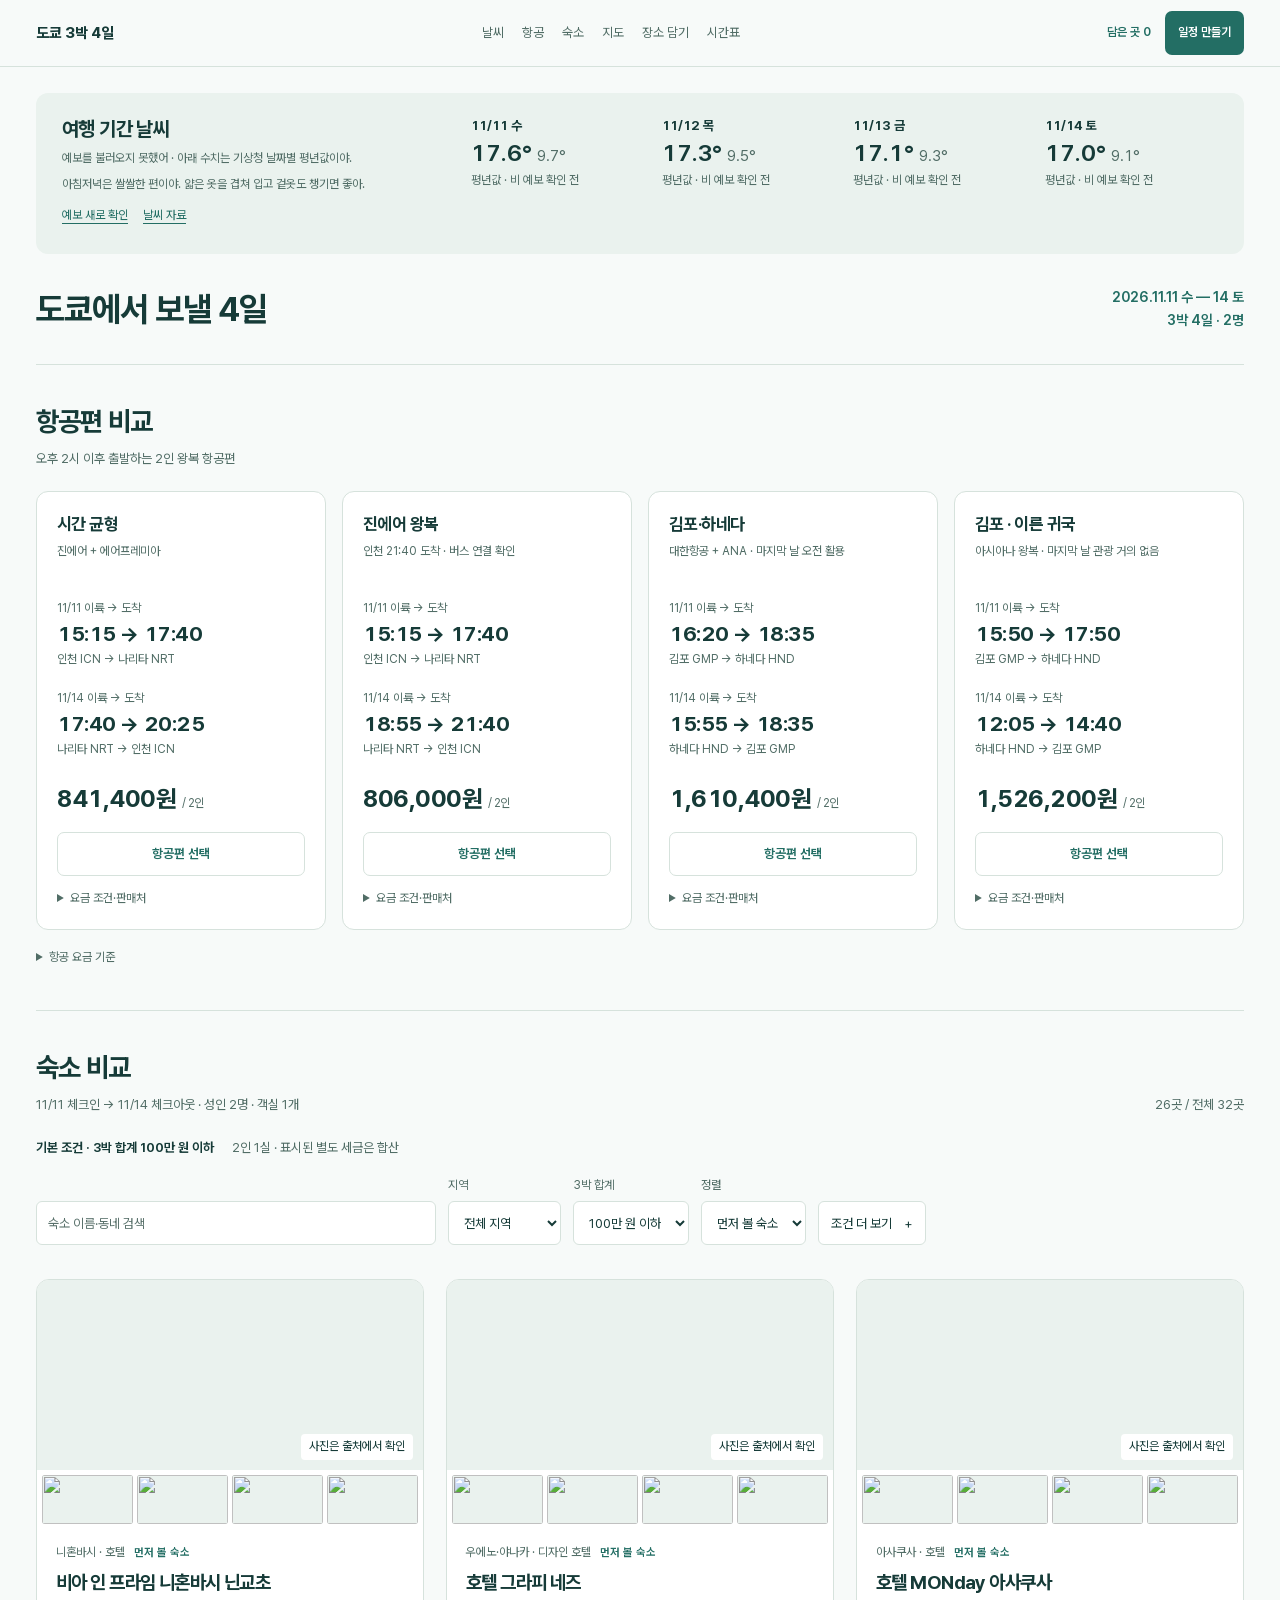
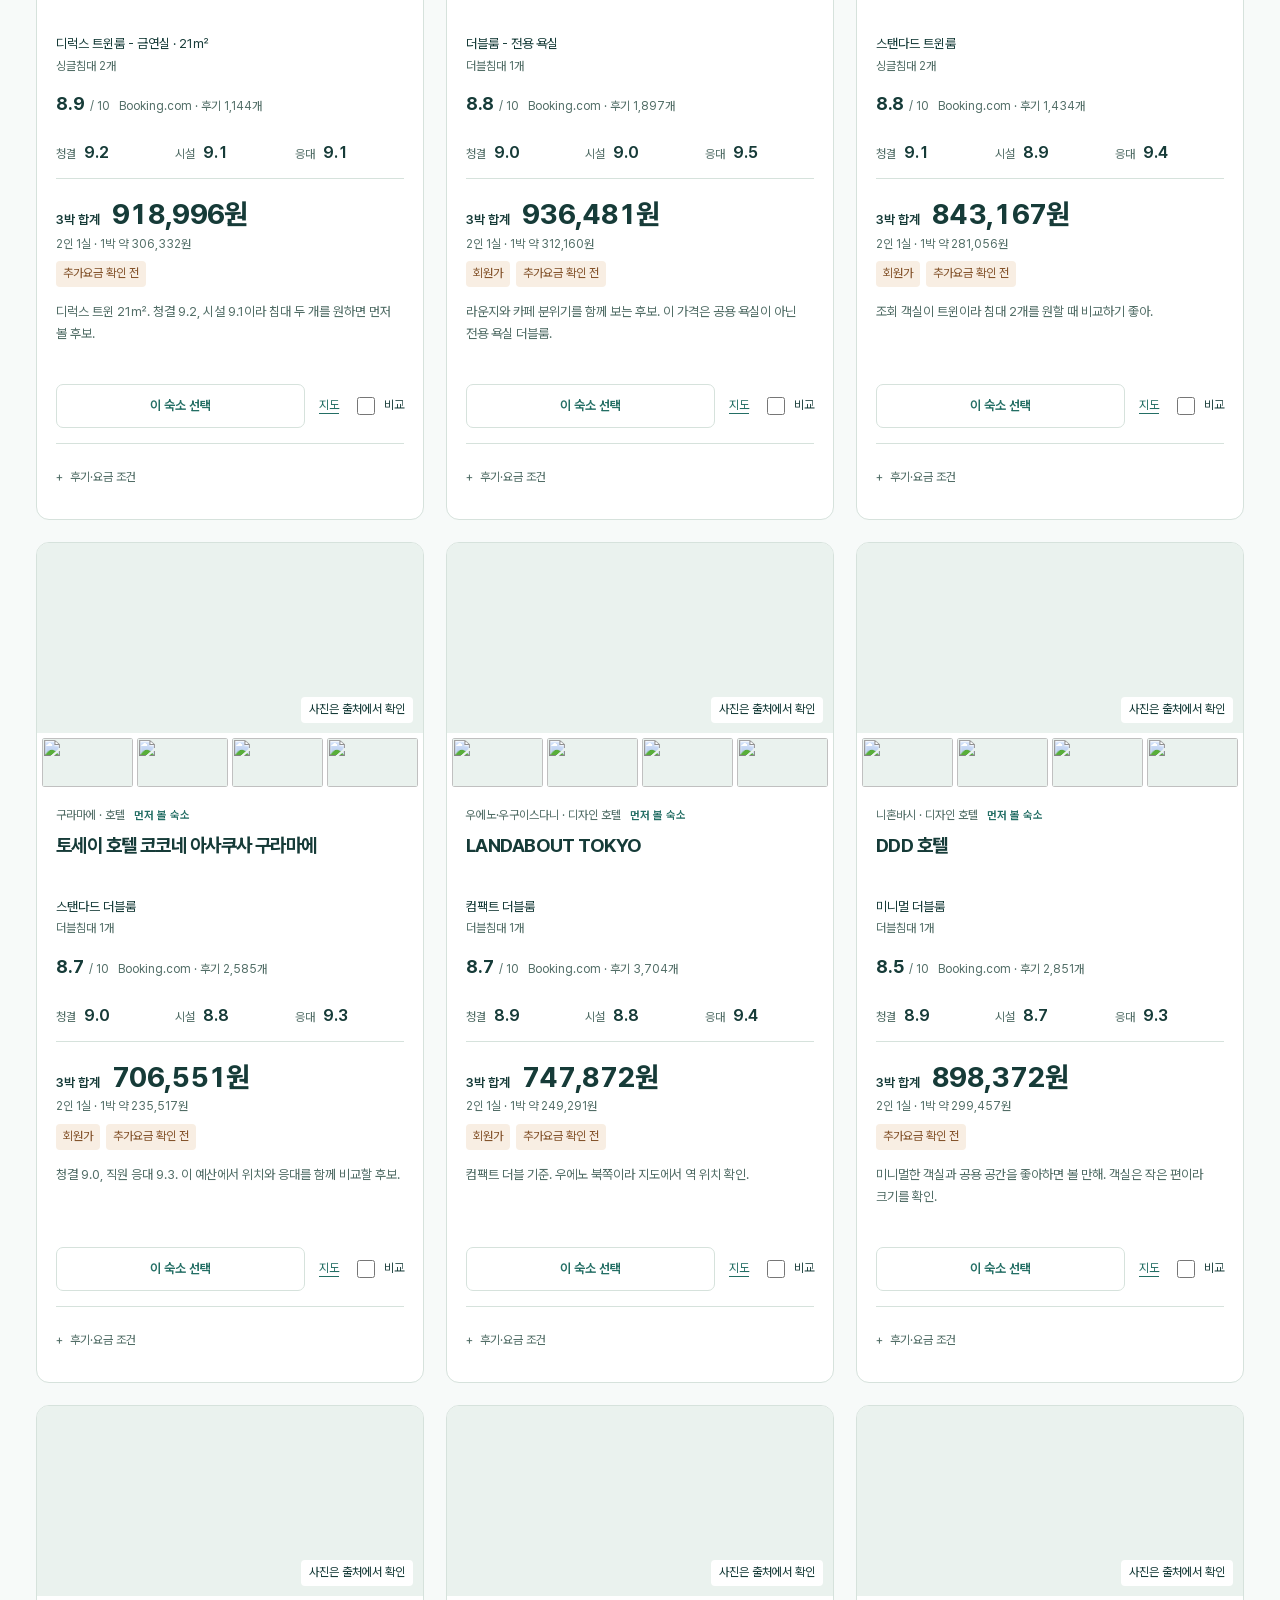
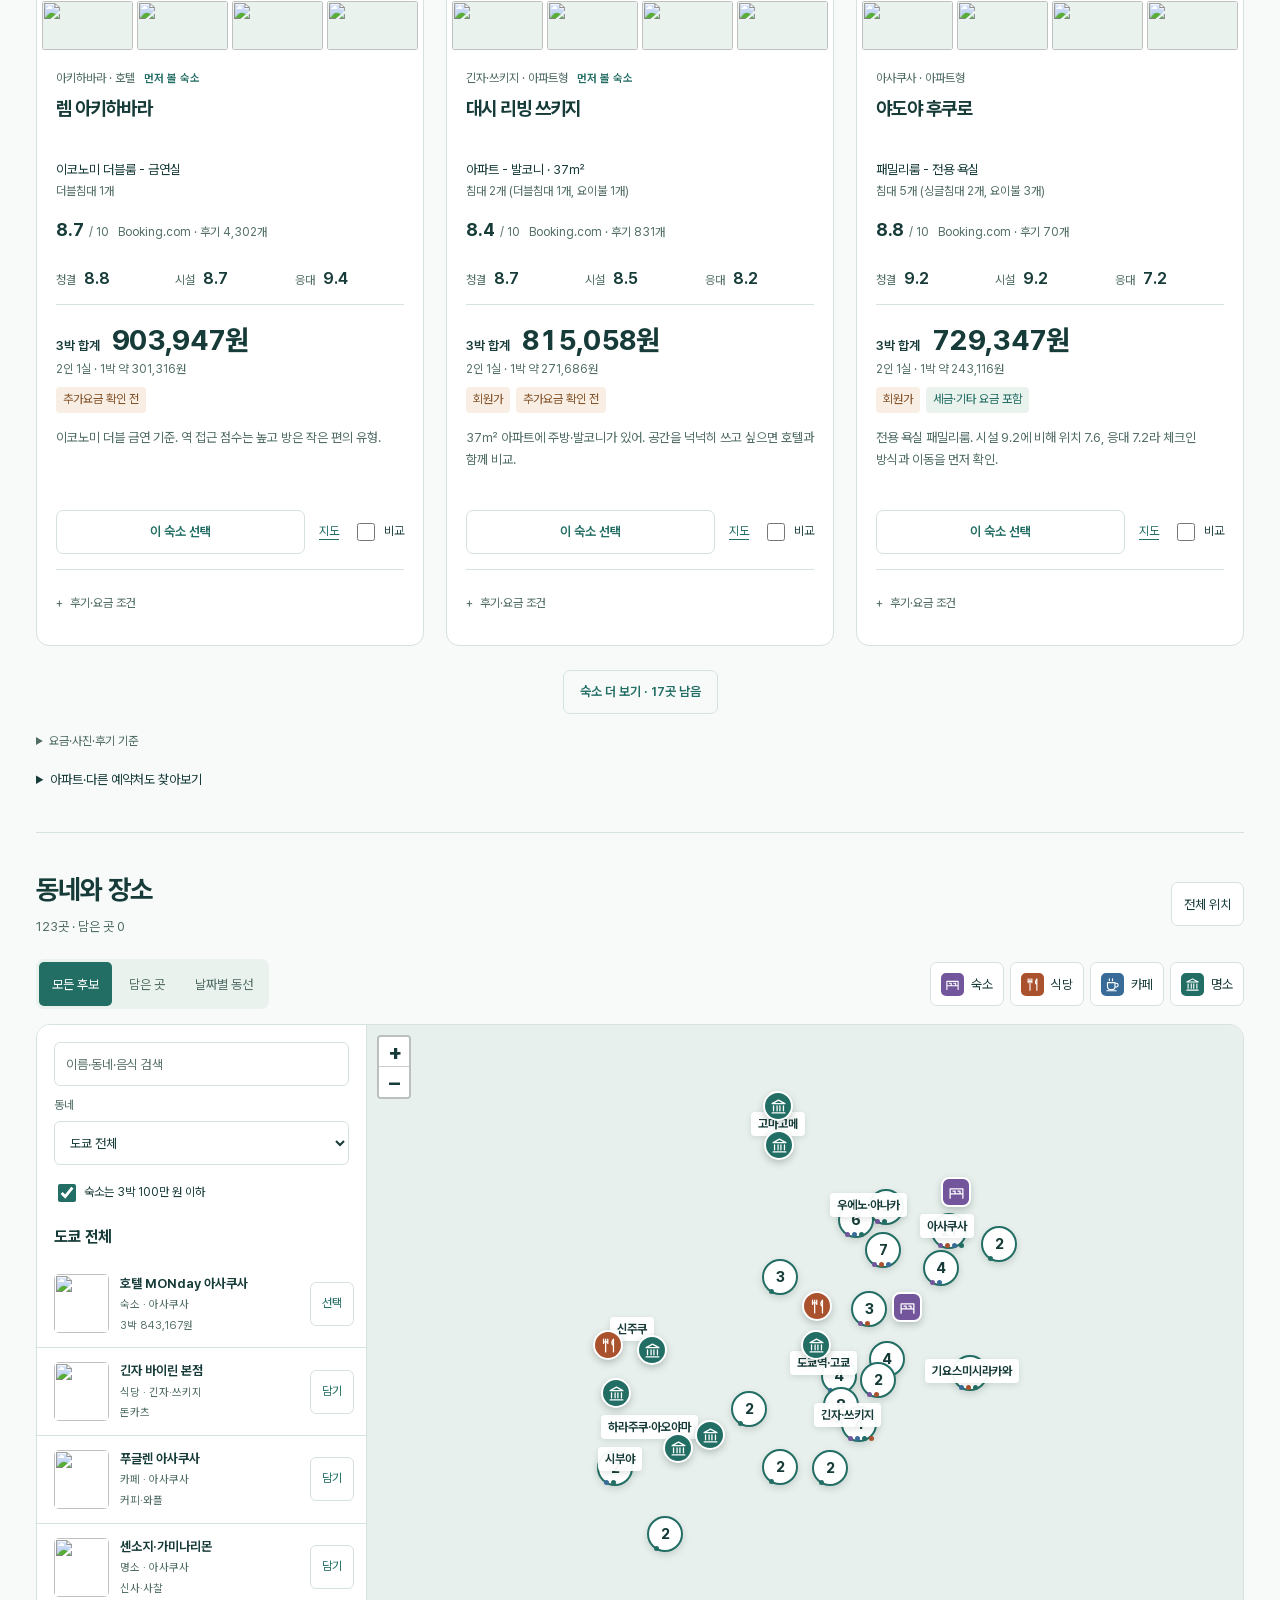
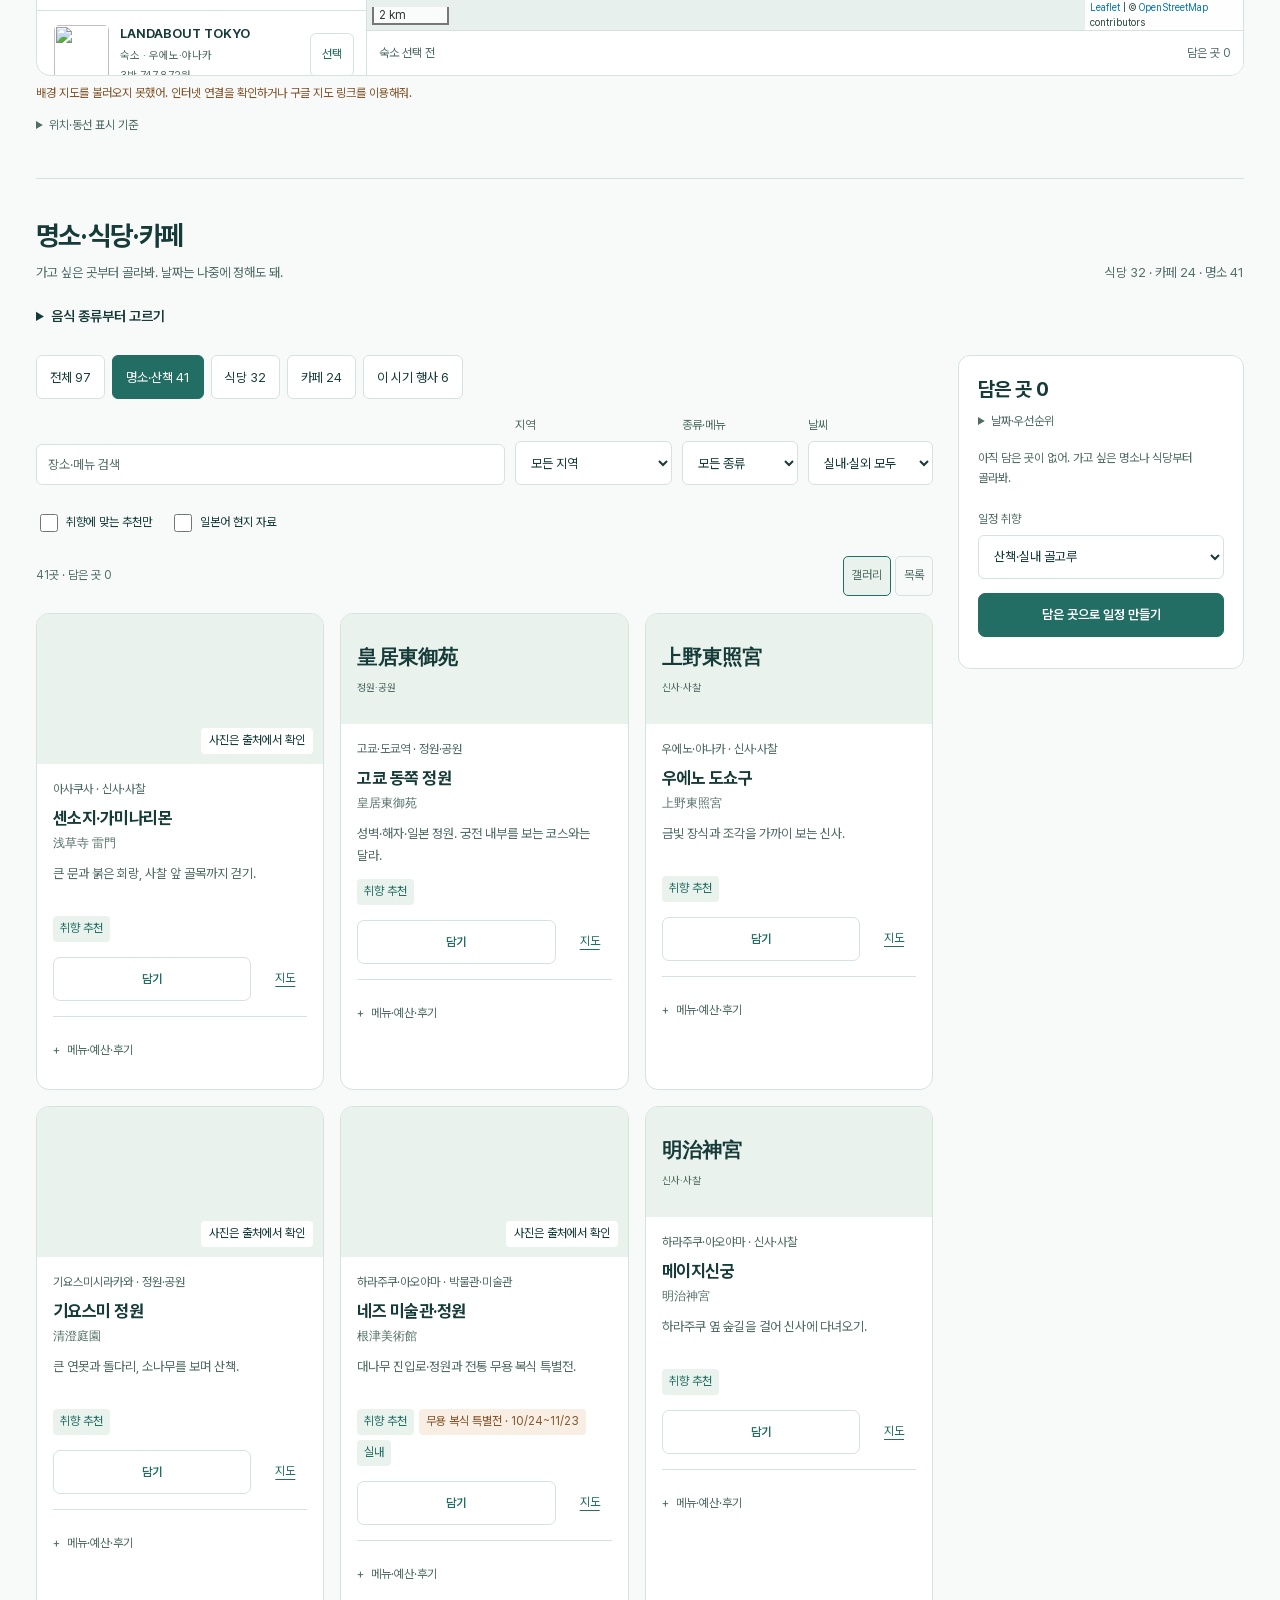
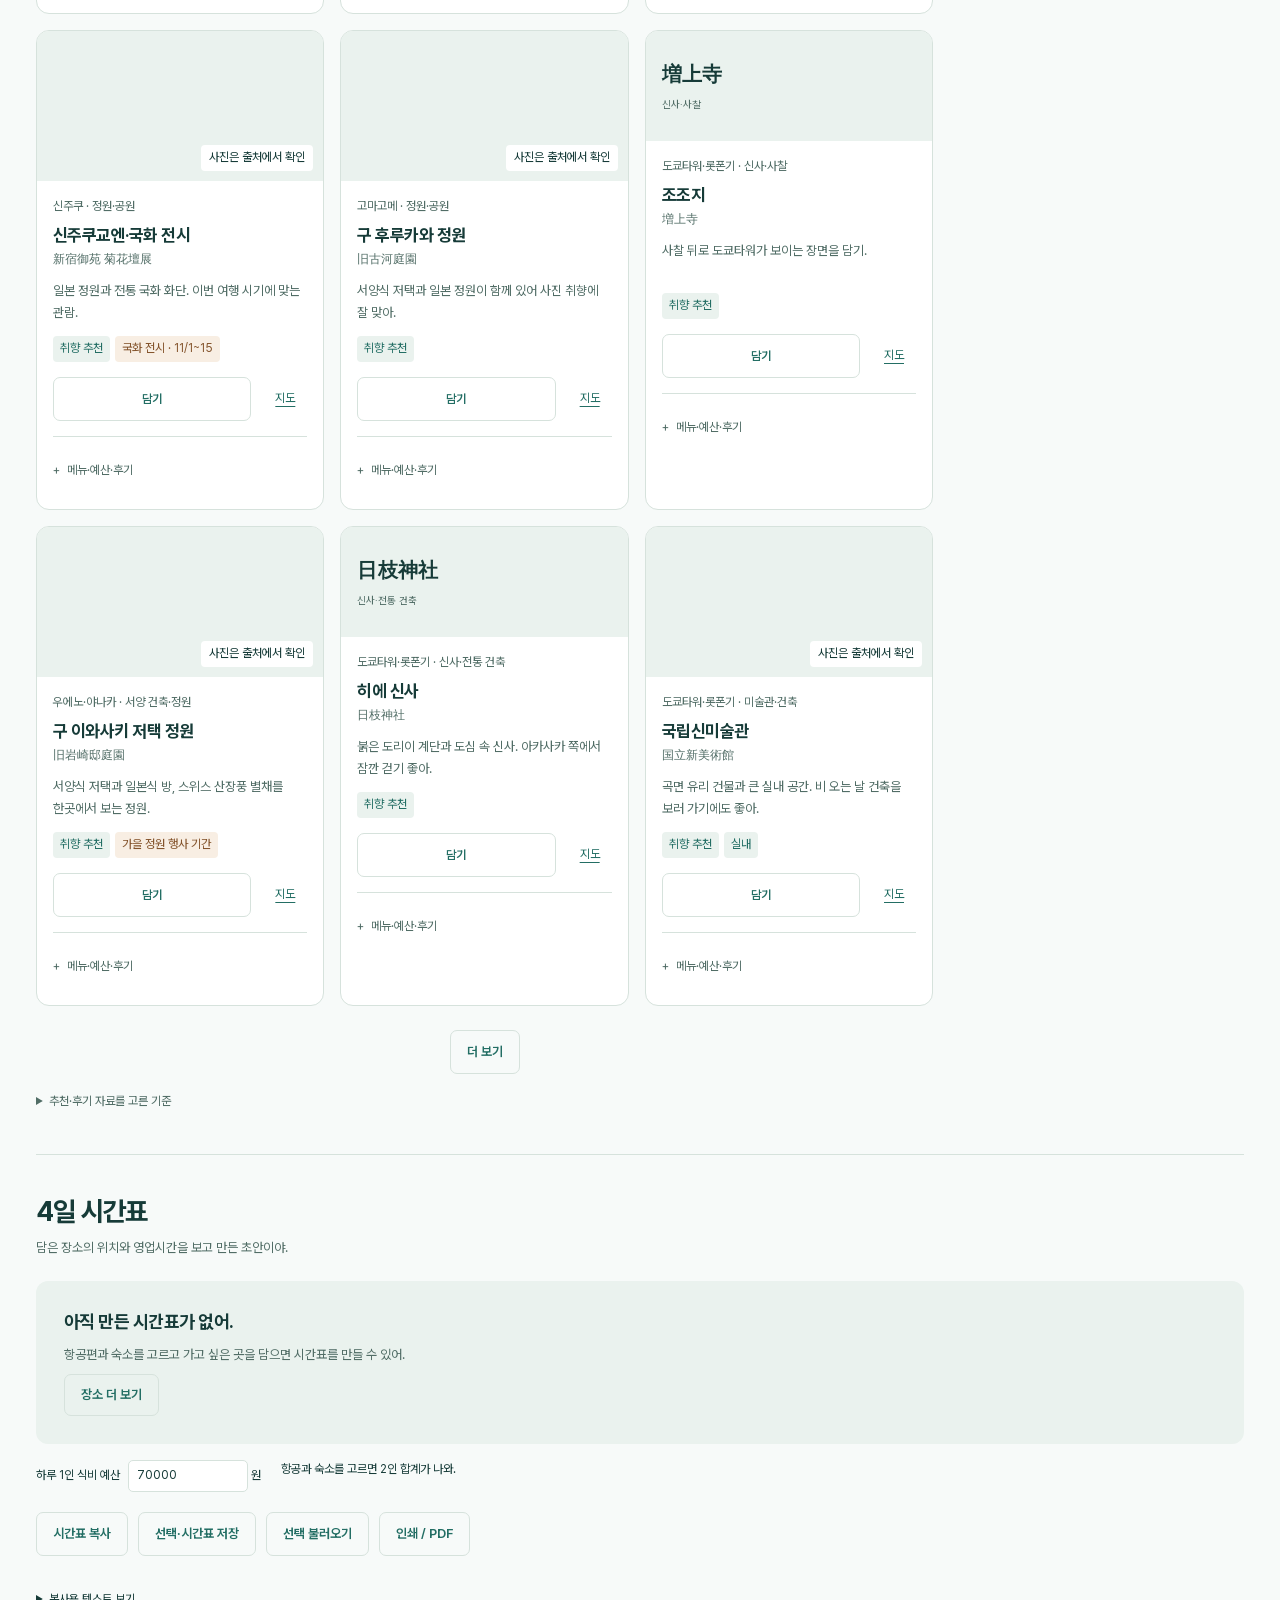
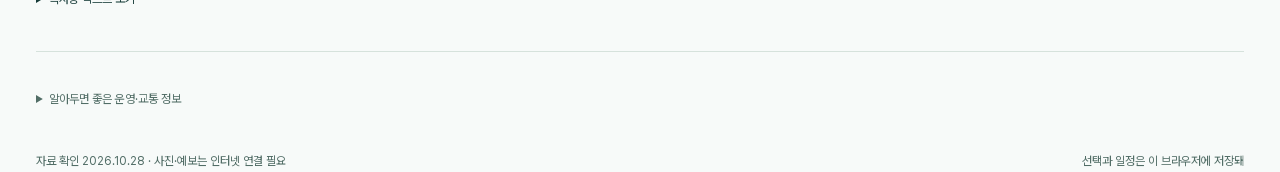
==== commit 0082d27d: "Expand Tokyo travel library with budget hotels and improved map" ====
--- a/index.html
+++ b/index.html
@@ -1,20 +1,18 @@
-<!doctype html><html lang="ko"><head><meta charset="utf-8"><meta name="viewport" content="width=device-width,initial-scale=1"><meta name="robots" content="noindex,nofollow"><meta name="description" content="2026년 11월 도쿄 3박 4일. 항공편과 숙소를 비교하고 지도에서 명소·식당·카페를 골라 여행 일정을 만드는 페이지."><meta name="theme-color" content="#236e64"><title>도쿄 여행 · 가고 싶은 곳을 담아 일정 만들기</title><link rel="stylesheet" href="assets/leaflet/leaflet.css"><link rel="stylesheet" href="tokyo-gallery-v4.css"><link rel="stylesheet" href="tokyo-map.css"></head><body>
-<header class="top"><div class="wrap"><a class="brand" href="#weather">도쿄 3박 4일</a><nav aria-label="페이지 이동"><a href="#weather">날씨</a><a href="#map">지도</a><a href="#flights">항공</a><a href="#places">숙소</a><a href="#explore">장소 담기</a><a href="#plan">시간표</a></nav></div></header>
+<!doctype html><html lang="ko"><head><meta charset="utf-8"><meta name="viewport" content="width=device-width,initial-scale=1"><meta name="theme-color" content="#236e64"><title>도쿄 여행 수첩 · 11월 11~14일</title><meta name="robots" content="noindex,nofollow"><meta name="description" content="도쿄 3박 4일. 항공과 2인 1실 호텔을 비교하고 식당·카페·명소를 골라 시간표를 만드는 여행 수첩."><link rel="stylesheet" href="assets/leaflet/leaflet.css"><link rel="stylesheet" href="tokyo-gallery-v4.css?v=5"><link rel="stylesheet" href="tokyo-map.css?v=5"><link rel="stylesheet" href="tokyo-library-v5.css?v=5"></head><body>
+<header class="top"><div class="wrap"><a class="brand" href="#weather">도쿄 3박 4일</a><nav aria-label="페이지 이동"><a href="#weather">날씨</a><a href="#flights">항공</a><a href="#places">숙소</a><a href="#map">지도</a><a href="#explore">장소 담기</a><a href="#plan">시간표</a></nav><div class="bottom-bar"><a href="#basket" id="bottom-count">담은 곳 0</a><span id="bottom-base">항공·숙소 선택 전</span><button id="bottom-build">일정 만들기</button></div></div></header>
 <main class="wrap"><section class="weather" id="weather" aria-labelledby="weather-title"><div><h2 id="weather-title">여행 기간 날씨</h2><p id="weather-status">실제 예보 확인 전 · 기상청 날짜별 평년값</p><p>아침저녁은 쌀쌀한 편이야. 얇은 옷을 겹쳐 입고 겉옷도 챙기면 좋아.</p><div class="weather-links"><button class="link-button" id="refresh-weather">예보 새로 확인</button><a class="small" id="weather-source" target="_blank" rel="noopener">날씨 자료</a></div></div><div class="weather-grid" id="weather-grid"></div></section>
-<section class="intro"><div><h1>도쿄에서 보낼 4일</h1><p>항공편과 숙소를 먼저 고르고 가고 싶은 곳을 담으면 일정이 나와.</p></div><span class="trip-date">2026.11.11 수 — 14 토<br>3박 4일 · 2명</span></section>
+<section class="intro"><div><h1>도쿄에서 보낼 4일</h1></div><span class="trip-date">2026.11.11 수 — 14 토<br>3박 4일 · 2명</span></section>
+<section class="section" id="flights"><div class="section-head"><div><h2>항공편 비교</h2><p>오후 2시 이후 출발하는 2인 왕복 항공편</p></div><span class="count" id="flight-picked"></span></div><div class="flight-grid" id="flight-grid"></div><details class="flight-note"><summary>항공 요금 기준</summary><p>10/28 조회한 2인 왕복 표시가. 김포 161만 원은 특정 조합의 가격이야. 152.6만 원 조합은 귀국편이 12:05라 마지막 날 관광이 줄어. 실시간 재고·최종 결제액은 판매처에서 확인해야 해.</p></details></section>
+<section class="section" id="places"><div class="section-head"><div><h2>숙소 비교</h2><p>11/11 체크인 → 11/14 체크아웃 · 성인 2명 · 객실 1개</p></div><span class="count" id="hotel-count"></span></div><div class="hotel-budget-note"><strong>기본 조건 · 3박 합계 100만 원 이하</strong><span>2인 1실 · 표시된 별도 세금은 합산</span></div><div class="toolbar hotel-toolbar"><input id="hotel-search" class="search" placeholder="숙소 이름·동네 검색" aria-label="숙소 검색"><label class="field">지역<select id="hotel-area"></select></label><label class="field">3박 합계<select id="hotel-price"><option value="1000000">100만 원 이하</option><option value="800000">80만 원 이하</option><option value="all">전체 예산</option></select></label><label class="field">정렬<select id="hotel-sort"><option value="recommended">먼저 볼 숙소</option><option value="price">낮은 가격순</option><option value="facilities">시설 점수순</option><option value="rating">후기 평점순</option><option value="staff">응대 점수순</option></select></label><details class="hotel-extra"><summary>조건 더 보기</summary><div><label class="field">숙소 유형<select id="hotel-style"></select></label><label class="field">침대<select id="hotel-bed"><option value="all">전체</option><option value="twin">침대 2개 이상</option><option value="double">더블·퀸</option></select></label><label class="filter-check"><input id="hotel-clean" type="checkbox">청결 9.0 이상</label><label class="filter-check"><input id="hotel-fees" type="checkbox">추가요금 미확인 제외</label></div></details></div><p id="hotel-selection" class="hotel-selection" hidden></p><p id="hotel-status" class="status-message" role="status"></p><div class="hotel-grid" id="hotel-grid"></div><div class="more-row"><button class="btn secondary" id="more-hotels">숙소 더 보기</button></div><div class="compare-area" id="hotel-compare" hidden></div><details class="data-note"><summary>요금·사진·후기 기준</summary><p>10/28 Booking.com에서 조회한 11/11~14 성인 2명·객실 1개 요금이야. 회원가와 추가 세금 조건은 카드에 적었어. ‘추가요금 확인 전’은 최종 결제액이 아니야. 사진에는 다른 객실 유형과 공용 공간이 섞여 있어 예약할 방과 대조해야 해.</p><p>후기 점수는 Booking.com의 10점 척도. Google·네이버와 합산하지 않았어. 청결·시설·응대를 따로 보고 블로그와 구글 지도 원문도 열어볼 수 있어.</p></details><details class="other-stays"><summary>아파트·다른 예약처도 찾아보기</summary><div><a href="https://www.airbnb.co.kr/s/Tokyo--Japan/homes?checkin=2026-11-11&amp;checkout=2026-11-14&amp;adults=2&amp;room_types%5B%5D=Entire%20home%2Fapt" target="_blank" rel="noopener">에어비앤비 · 집 전체 · 성인 2명</a><a href="https://travel.rakuten.com/kor/ko-kr/" target="_blank" rel="noopener">라쿠텐 트래블</a></div><p>위 목록에는 금액을 확인한 아파트형 숙소도 있어. 다른 예약처는 청소비·서비스료를 포함한 최종 3박 금액으로 비교하면 돼.</p></details></section>
 <section class="section map-section" id="map" aria-labelledby="map-title">
-<div class="section-head"><div><h2 id="map-title">도쿄, 어디가 어디인지</h2><p>동네를 누르면 그 주변 숙소·식당·카페·명소가 보여.</p></div><div class="map-home-actions"><button id="map-home">도쿄 전체 보기</button><button id="map-fit-selected">담은 곳 모아보기</button></div></div>
-<div class="map-tools"><div class="map-modes" aria-label="지도 보기 방식"><button data-map-mode="areas" aria-pressed="true">동네 보기</button><button data-map-mode="all" aria-pressed="false">모든 후보</button><button data-map-mode="selected" aria-pressed="false">담은 곳</button><button data-map-mode="route" aria-pressed="false">날짜별 동선</button></div><label class="field">동네로 이동<select id="map-area" aria-label="지도에서 볼 동네"></select></label></div>
-<div id="map-day-controls" class="map-day-controls" hidden><label>방문일 <select id="map-day"><option value="all">4일 모두</option><option value="0">11/11 수</option><option value="1">11/12 목</option><option value="2">11/13 금</option><option value="3">11/14 토</option></select></label><p>방문 순서를 잇는 선이야. 실제 도로·철도 경로는 시간표의 길찾기에서 확인해.</p></div>
-<div class="map-layout"><div class="map-stage"><div id="tokyo-map-canvas" class="tokyo-map-canvas"></div><div class="map-status" id="map-status" role="status"></div><div class="map-selection-bar"><span id="map-base">숙소를 고르면 지도에서도 강조돼</span><span><button id="map-hotel-focus" hidden>숙소로 이동</button> <span id="map-selection-count">담은 곳 0</span></span></div></div><aside class="map-sidebar" aria-label="지도에서 고른 동네와 장소"><div class="map-detail" id="map-detail" hidden></div><div id="map-area-info"><h3 id="map-side-title">도쿄 동네부터 보기</h3><p id="map-side-desc"></p><div class="map-area-neighbors" id="map-neighbors"></div><span class="map-side-label" id="map-list-label"></span><ul class="map-list" id="map-list"></ul><button class="btn secondary map-more" id="map-more">후보 더 보기</button></div></aside></div>
-<div class="map-legend" id="map-legend" aria-label="지도에 표시할 장소 종류"></div><p class="map-tile-warning" id="map-tile-warning" hidden>배경 지도를 불러오지 못했어. 인터넷 연결을 확인해줘. 동네와 후보 위치는 계속 볼 수 있어.</p>
-<div class="map-foot"><p>동네 음영은 여행 동선을 이해하기 위한 대략적인 범위야. 시설 좌표가 확인되지 않은 후보는 ‘동네 기준’으로 표시했어. 위치 출처는 장소를 누르면 볼 수 있어.</p><a href="https://www.openstreetmap.org/fixthemap" target="_blank" rel="noopener">지도 오류 제보</a></div>
-</section>
-<section class="section" id="flights"><div class="section-head"><div><h2>항공편 비교</h2><p>오후 2시 이후 출발하는 2인 왕복 항공편</p></div><span class="count" id="flight-picked"></span></div><div class="flight-grid" id="flight-grid"></div><p class="flight-note">10/28 조회한 2인 왕복 표시가. 김포 161만 원은 특정 조합의 가격이야. 152.6만 원 조합은 귀국편이 12:05라 마지막 날 관광이 줄어. 실시간 재고·최종 결제액은 판매처에서 확인해야 해.</p></section>
-<section class="section" id="places"><div class="section-head"><div><h2>숙소 비교</h2><p>11/11 체크인 → 11/14 체크아웃 · 성인 2명 · 객실 1개</p></div><span class="count" id="hotel-count"></span></div><div class="toolbar"><label class="field">지역<select id="hotel-area"><option value="all">전체 지역</option><option value="ginza">긴자</option><option value="asakusa">아사쿠사</option><option value="ueno">우에노</option><option value="akihabara">아키하바라</option></select></label><label class="field">3박 표시가<select id="hotel-price"><option value="all">전체</option><option value="800000">80만 원 이하</option><option value="1200000">120만 원 이하</option><option value="2000000">200만 원 이하</option></select></label><label class="field">침대<select id="hotel-bed"><option value="all">전체</option><option value="twin">트윈</option><option value="double">더블·퀸</option></select></label><label class="field">정렬<select id="hotel-sort"><option value="price">3박 가격 낮은 순</option><option value="rating">후기 평점 높은 순</option><option value="staff">응대 점수 높은 순</option></select></label></div><div class="hotel-grid" id="hotel-grid"></div><div class="more-row"><button class="btn secondary" id="more-hotels">숙소 더 보기</button></div><div class="compare-area" id="hotel-compare" hidden></div><p class="data-note">금액은 Booking.com에서 조회한 2인 3박 합계야. 회원가인지, 세금이 포함됐는지는 카드마다 적어뒀어. ‘추가요금 확인 전’은 최종 결제 총액이 아니야. 사진은 객실 예시라 실제 예약할 객실과 대조해야 해.</p></section>
-<section class="section" id="explore"><div class="section-head"><div><h2>명소·식당·카페</h2><p>가고 싶은 곳부터 골라봐. 날짜는 나중에 정해도 돼.</p></div><span class="count" id="catalog-total"></span></div><details class="food-guide"><summary>음식 종류부터 고르기</summary><div class="food-chips" id="food-guide"></div></details><div class="catalog-layout"><div><div class="catalog-tabs" id="catalog-tabs"></div><div class="catalog-toolbar"><input class="search" id="place-search" aria-label="장소·메뉴 검색" placeholder="장소·메뉴 검색"><label class="field">지역<select id="place-area"></select></label><label class="field">종류·메뉴<select id="place-menu"></select></label><label class="field">날씨<select id="place-weather"><option value="all">실내·실외 모두</option><option value="indoor">비 오는 날 · 실내</option><option value="outdoor">산책 · 실외</option></select></label></div><div style="display:flex;gap:18px;flex-wrap:wrap"><label class="filter-check"><input type="checkbox" id="recommended-only">취향에 맞는 추천만</label><label class="filter-check"><input type="checkbox" id="japanese-only">일본어 현지 자료</label></div><div class="results-line"><span id="result-count"></span><div class="view-toggle" aria-label="목록 보기 방식"><button data-view="gallery" aria-pressed="true">갤러리</button><button data-view="list" aria-pressed="false">목록</button></div></div><div class="place-grid" id="place-grid"></div><div class="more-row"><button class="btn secondary" id="more-places">더 보기</button></div><details class="data-note"><summary>추천·후기 자료를 고른 기준</summary><p>‘취향 추천’은 네가 말한 건축·정원·예쁜 공간·식사 취향에 맞춘 후보야. ‘일본어 자료’는 실제 취재 기사, 지역 상점회, 관광협회, 매장 공식 안내를 읽고 골랐어. 현지 방문 빈도를 통계로 집계한 순위는 아니야.</p><p>Google 별점이 있는 곳은 확인한 수치와 출처를 그대로 표시했어. 새 후보의 별점을 임의로 만들지는 않았고, 일본어 소개·메뉴를 판단 근거로 붙였어. 음식 예산 범위는 계획용 추정이며 현재 메뉴 가격과 다를 수 있어.</p></details></div><aside class="basket" id="basket"><h3>담은 곳 <span id="basket-count">0</span></h3><p class="basket-sub">방문 날짜는 비워둬도 돼. 꼭 가고 싶은 날이 있으면 골라줘.</p><div class="basket-list" id="basket-list"></div><label class="field" style="width:100%;margin-bottom:14px">일정 취향<select id="plan-weather"><option value="balanced">산책·실내 골고루</option><option value="indoor">실내를 먼저 배치</option></select></label><button class="btn" id="build-plan">담은 곳으로 일정 만들기</button><p class="build-hint">시간이 부족해 못 넣은 곳은 이유와 함께 따로 표시돼.</p><div class="basket-status" id="basket-status" role="status"></div></aside></div></section>
-<section class="section" id="plan"><div class="section-head"><div><h2>4일 시간표</h2><p>담은 장소의 위치와 영업시간을 보고 만든 초안이야.</p></div></div><div id="plan-content"></div><div class="budget-controls" id="budget-controls"><label>하루 1인 식비 예산<input type="number" id="food-budget" value="70000" min="20000" max="300000" step="5000"> 원</label><p id="budget-total"></p></div><div class="plan-actions"><button class="btn secondary" id="copy-plan">시간표 복사</button><button class="btn secondary" id="download-plan">선택·시간표 저장</button><button class="btn secondary" id="print-plan">인쇄 / PDF</button></div><p id="action-status" class="status-message" role="status"></p><details id="summary-export"><summary class="small">복사용 텍스트 보기</summary><textarea class="export-text" id="selection-text" readonly aria-label="선택과 시간표 복사용 텍스트"></textarea></details></section>
+<div class="section-head"><div><h2 id="map-title">동네와 장소</h2><p id="map-count"></p></div><div class="map-home-actions"><button id="map-home">전체 위치</button><button id="map-hotel-focus" hidden>숙소 위치</button></div></div>
+<div class="map-tools"><div class="map-modes" aria-label="지도에 표시할 후보"><button data-map-mode="all" aria-pressed="true">모든 후보</button><button data-map-mode="selected" aria-pressed="false">담은 곳</button><button data-map-mode="route" aria-pressed="false">날짜별 동선</button></div><div id="map-legend" class="map-legend" aria-label="장소 종류"></div><div class="map-mobile-switch" aria-label="지도 화면 전환"><button data-map-surface="map" aria-pressed="true">지도</button><button data-map-surface="list" aria-pressed="false">목록</button></div></div>
+<div class="map-layout" id="map-layout" data-surface="map"><aside class="map-sidebar" aria-label="지도 장소 목록"><div class="map-search-fields"><input id="map-search" class="search" placeholder="이름·동네·음식 검색" aria-label="지도 장소 검색"><label class="field">동네<select id="map-area"></select></label><label class="filter-check"><input type="checkbox" id="map-budget" checked>숙소는 3박 100만 원 이하</label></div><div class="map-area-intro"><h3 id="map-side-title">도쿄 전체</h3><p id="map-side-desc"></p></div><ul class="map-list" id="map-list"></ul><button class="btn secondary map-more" id="map-more">후보 더 보기</button></aside><div class="map-stage"><div id="tokyo-map-canvas" class="tokyo-map-canvas"></div><div class="map-detail" id="map-detail" hidden></div><div class="map-selection-bar"><span id="map-base">숙소 선택 전</span><span id="map-selection-count">담은 곳 0</span></div></div></div>
+<div id="map-day-controls" class="map-day-controls" hidden><label>방문일 <select id="map-day"><option value="all">4일 모두</option><option value="0">11/11 수</option><option value="1">11/12 목</option><option value="2">11/13 금</option><option value="3">11/14 토</option></select></label><a href="#plan">시간표 보기</a></div><p class="map-status" id="map-status" role="status"></p><p class="map-tile-warning" id="map-tile-warning" hidden>배경 지도를 불러오지 못했어. 인터넷 연결을 확인하거나 구글 지도 링크를 이용해줘.</p>
+<details class="map-help"><summary>위치·동선 표시 기준</summary><p>색은 숙소·식당·카페·명소 구분. 숫자는 가까이 모인 후보 수야. 좌표를 확인한 시설은 핀으로, 아직 확인하지 못한 곳은 목록에 ‘동네 기준’으로 표시했어. 동선의 선은 방문 순서이며 실제 도로·철도 경로는 시간표의 길찾기에서 볼 수 있어.</p></details></section>
+<section class="section" id="explore"><div class="section-head"><div><h2>명소·식당·카페</h2><p>가고 싶은 곳부터 골라봐. 날짜는 나중에 정해도 돼.</p></div><span class="count" id="catalog-total"></span></div><details class="food-guide"><summary>음식 종류부터 고르기</summary><div class="food-chips" id="food-guide"></div></details><div class="catalog-layout"><div><div class="catalog-tabs" id="catalog-tabs"></div><div class="catalog-toolbar"><input class="search" id="place-search" aria-label="장소·메뉴 검색" placeholder="장소·메뉴 검색"><label class="field">지역<select id="place-area"></select></label><label class="field">종류·메뉴<select id="place-menu"></select></label><label class="field">날씨<select id="place-weather"><option value="all">실내·실외 모두</option><option value="indoor">비 오는 날 · 실내</option><option value="outdoor">산책 · 실외</option></select></label></div><div style="display:flex;gap:18px;flex-wrap:wrap"><label class="filter-check"><input type="checkbox" id="recommended-only">취향에 맞는 추천만</label><label class="filter-check"><input type="checkbox" id="japanese-only">일본어 현지 자료</label></div><div class="results-line"><span id="result-count"></span><div class="view-toggle" aria-label="목록 보기 방식"><button data-view="gallery" aria-pressed="true">갤러리</button><button data-view="list" aria-pressed="false">목록</button></div></div><div class="place-grid" id="place-grid"></div><div class="more-row"><button class="btn secondary" id="more-places">더 보기</button></div><details class="data-note"><summary>추천·후기 자료를 고른 기준</summary><p>‘취향 추천’은 네가 말한 건축·정원·예쁜 공간·식사 취향에 맞춘 후보야. ‘일본어 자료’는 실제 취재 기사, 지역 상점회, 관광협회, 매장 공식 안내를 읽고 골랐어. 현지 방문 빈도를 통계로 집계한 순위는 아니야.</p><p>Google 별점이 있는 곳은 확인한 수치와 출처를 그대로 표시했어. 새 후보의 별점을 임의로 만들지는 않았고, 일본어 소개·메뉴를 판단 근거로 붙였어. 음식 예산 범위는 계획용 추정이며 현재 메뉴 가격과 다를 수 있어.</p></details></div><aside class="basket" id="basket"><h3>담은 곳 <span id="basket-count">0</span></h3><details class="basket-help"><summary>날짜·우선순위</summary><p>날짜는 자동으로 두어도 돼. ‘꼭 가기’를 체크하면 먼저 배치해.</p></details><div class="basket-list" id="basket-list"></div><label class="field" style="width:100%;margin-bottom:14px">일정 취향<select id="plan-weather"><option value="balanced">산책·실내 골고루</option><option value="indoor">실내를 먼저 배치</option></select></label><button class="btn" id="build-plan">담은 곳으로 일정 만들기</button><div class="basket-status" id="basket-status" role="status"></div></aside></div></section>
+<section class="section" id="plan"><div class="section-head"><div><h2>4일 시간표</h2><p>담은 장소의 위치와 영업시간을 보고 만든 초안이야.</p></div></div><div id="plan-content"></div><div class="budget-controls" id="budget-controls"><label>하루 1인 식비 예산<input type="number" id="food-budget" value="70000" min="20000" max="300000" step="5000"> 원</label><p id="budget-total"></p></div><div class="plan-actions"><button class="btn secondary" id="copy-plan">시간표 복사</button><button class="btn secondary" id="download-plan">선택·시간표 저장</button><button class="btn secondary" id="import-selection">선택 불러오기</button><input type="file" id="selection-file" accept="application/json,.json" hidden><button class="btn secondary" id="print-plan">인쇄 / PDF</button></div><p id="action-status" class="status-message" role="status"></p><details id="summary-export"><summary class="small">복사용 텍스트 보기</summary><textarea class="export-text" id="selection-text" readonly aria-label="선택과 시간표 복사용 텍스트"></textarea></details></section>
 <section class="section source-section"><details class="global-notes"><summary>알아두면 좋은 운영·교통 정보</summary><p>명소는 이번 날짜에 열리는지 확인한 범위에서 배치했어. 기상·임시 휴무·예약 재고는 별도라 생성된 시각이 예약을 뜻하지는 않아. ‘영업 확인’ 표시는 정확한 운영시간을 다시 확인해야 하는 후보야.</p><p>인천에서 성수는 6013, 수원은 4000·4100 등을 비교해. 4100은 11/1 시간표가 바뀌므로 11/14 막차·좌석을 확인해야 해. 늦은 귀국편은 버스 연결을 먼저 확인하는 게 좋아.</p><p>11월 중순에 단풍이 절정일지는 아직 몰라. 이때 날짜가 맞는 행사로는 신주쿠교엔 국화 전시(11/15까지)와 마루노우치 홀리데이(11/12부터)가 있어.</p><a href="https://www.airportbus.or.kr/bus/schedule.php?area=gyeonggi" target="_blank" rel="noopener">경기행 공항버스</a><a href="https://www.airportlimousine.co.kr/sub/sub01.php" target="_blank" rel="noopener">6013 공항리무진</a><a href="https://open-meteo.com/en/docs" target="_blank" rel="noopener">예보 자료 · Open-Meteo</a></details></section>
-</main><footer class="wrap"><span>자료 확인 2026.10.28 · 사진·예보는 인터넷 연결 필요</span><span>선택과 일정은 이 브라우저에 저장돼</span></footer><div class="bottom-bar"><a href="#basket" id="bottom-count">담은 곳 0</a><span id="bottom-base">항공·숙소 선택 전</span><button id="bottom-build">일정 만들기</button></div>
-<dialog class="dialog" id="photo-dialog" aria-labelledby="gallery-title"><div class="dialog-head"><strong id="gallery-title"></strong><button id="gallery-close">닫기</button></div><img class="dialog-photo" id="gallery-image" src="https://www.gotokyo.org/en/spot/15/images/main.webp" alt="센소지 공식 사진"><p class="photo-error" id="gallery-error" hidden>사진을 불러오지 못했어. 아래 출처에서 볼 수 있어.</p><div class="dialog-foot"><div><p id="gallery-caption"></p><a id="gallery-source" target="_blank" rel="noopener">사진 출처 보기</a></div><div class="gallery-controls"><button id="gallery-prev">이전</button><span id="gallery-count"></span><button id="gallery-next">다음</button></div></div></dialog>
-<script src="assets/leaflet/leaflet.js"></script><script src="tokyo-map-data.js"></script><script src="tokyo-data-v4.js"></script><script src="tokyo-planner-v4.js"></script><script src="tokyo-gallery-v4.js"></script><script src="tokyo-map.js"></script></body></html>
+</main><footer class="wrap"><span>자료 확인 2026.10.28 · 사진·예보는 인터넷 연결 필요</span><span>선택과 일정은 이 브라우저에 저장돼</span></footer>
+<dialog class="dialog" id="photo-dialog" aria-labelledby="gallery-title"><div class="dialog-head"><strong id="gallery-title"></strong><button id="gallery-close">닫기</button></div><img class="dialog-photo" id="gallery-image" src="https://www.gotokyo.org/en/spot/15/images/main.webp" alt="센소지 공식 사진"><p class="photo-error" id="gallery-error" hidden>사진을 불러오지 못했어. 아래 출처에서 볼 수 있어.</p><div class="gallery-thumbs" id="gallery-thumbs" aria-label="사진 목록"></div><div class="dialog-foot"><div><p id="gallery-caption"></p><p id="gallery-credit"></p><a id="gallery-source" target="_blank" rel="noopener">사진 출처</a> <a id="gallery-license" target="_blank" rel="noopener" hidden>이용 허락 조건</a></div><div class="gallery-controls"><button id="gallery-prev">이전</button><span id="gallery-count"></span><button id="gallery-next">다음</button></div></div></dialog>
+<script src="assets/leaflet/leaflet.js"></script><script src="tokyo-map-data.js?v=5"></script><script src="tokyo-data-v4.js?v=5"></script><script src="tokyo-planner-v4.js"></script><script src="tokyo-gallery-v4.js?v=5"></script><script src="tokyo-enhancements-v5.js?v=5"></script><script src="tokyo-map-v5.js?v=5"></script></body></html>
--- a/tokyo-library-v5.css
+++ b/tokyo-library-v5.css
@@ -0,0 +1,12 @@
+/* v5: compact comparison, visible totals and a persistent list/map relationship. */
+:root{--map-height:650px}body{padding-bottom:0}button,select,input,textarea{touch-action:manipulation}button,a,summary{ -webkit-tap-highlight-color:#236e6420}button,select{min-height:44px}input[type=checkbox]{min-height:18px;min-width:18px;accent-color:var(--green)}input::placeholder{color:#59716b;opacity:1}*{scrollbar-color:#9cbcaf #edf3ef;scrollbar-width:thin}.top{z-index:1001}.top .wrap{display:grid;grid-template-columns:auto 1fr auto;gap:24px}.top nav{justify-content:center;gap:18px}.top nav a{padding:12px 0}.bottom-bar{position:static;transform:none;max-width:none;box-shadow:none;padding:0;background:none;color:var(--ink);gap:14px;border-radius:0}.bottom-bar a{color:var(--green);min-height:44px;display:flex;align-items:center}.bottom-bar button{border-radius:7px;background:var(--green);color:#fff;padding:8px 13px}.bottom-bar #bottom-base{display:none}.intro{padding:32px 0}.intro h1{font-size:34px}.intro .trip-date{text-align:right}.flight-card .flight-sub{min-height:38px}.flight-note{max-width:85ch}.flight-note p{margin-top:10px}.hotel-budget-note{display:flex;align-items:center;gap:18px;flex-wrap:wrap;margin:0 0 18px;font-size:13px}.hotel-budget-note strong{font-weight:650}.hotel-budget-note span{color:var(--muted)}.hotel-toolbar{gap:12px;margin-bottom:6px}.hotel-toolbar>.search{min-width:200px;max-width:400px;min-height:44px}.hotel-toolbar .field select{min-height:44px}.hotel-extra{position:relative;font-size:13px}.hotel-extra>summary{min-height:44px;display:flex;align-items:center;padding:8px 12px;border:1px solid var(--line);border-radius:6px;background:white;list-style:none}.hotel-extra>summary:after{content:'+';margin-left:12px}.hotel-extra[open]>summary:after{content:'−'}.hotel-extra>div{position:absolute;right:0;top:52px;z-index:6;background:white;border:1px solid var(--line);border-radius:12px;padding:18px;min-width:270px;display:grid;gap:12px;box-shadow:0 8px 24px #163b3819}.hotel-card h3{min-height:55px}.photo-strip{display:grid;grid-template-columns:repeat(4,1fr);gap:4px;padding:5px 5px 0}.photo-strip button{padding:0;border:0;border-radius:3px;background:var(--soft);height:49px;overflow:hidden}.photo-strip img{width:100%;height:100%;object-fit:cover}.quiet-recommend{font-size:11px;color:var(--green);font-weight:650;margin-left:6px}.hotel-card .room-caption{margin-top:9px;font-size:13px}.beds-caption{font-size:12px;color:var(--muted);margin-top:2px}.hotel-rating{display:flex;align-items:baseline;gap:5px;flex-wrap:wrap;margin-top:13px}.hotel-rating span{margin-left:4px}.hotel-score-row{display:grid;grid-template-columns:repeat(3,1fr);padding:12px 0;margin:9px 0 0;border-bottom:1px solid var(--line);gap:10px}.hotel-score-row div{display:flex;gap:8px;align-items:baseline}.hotel-score-row dt{font-size:12px;color:var(--muted)}.hotel-score-row dd{margin:0;font-size:16px;font-weight:640;font-variant-numeric:tabular-nums}.hotel-total{display:flex;gap:12px;align-items:baseline;margin-top:16px}.hotel-total>span{font-size:13px;font-weight:600;white-space:nowrap}.hotel-total strong{font-size:28px;font-weight:740;letter-spacing:-.025em;line-height:1.4;font-variant-numeric:tabular-nums}.hotel-summary{font-size:13px;line-height:1.7;margin-top:14px;color:var(--muted);min-height:66px}.hotel-card .card-actions{gap:10px}.compare-check{min-height:44px}.compare-check input{margin:0 4px}.map-card-link{min-height:44px;padding:6px 4px}.card-details summary{min-height:44px;display:flex;align-items:center;gap:7px}.card-details summary:before{content:'+'}.card-details[open] summary:before{content:'−'}.compare-table caption{text-align:left;font-size:17px;font-weight:650;padding:0 0 14px}.compare-remove{display:block;background:transparent;border:0;padding:0;font-size:12px;color:var(--green);text-decoration:underline}.data-note p{margin-top:9px}.other-stays{font-size:13px;margin-top:17px}.other-stays>div{display:flex;gap:20px;flex-wrap:wrap;margin-top:10px}.other-stays p{font-size:12px;color:var(--muted);margin-top:8px;max-width:80ch}.place-grid .card-actions{display:flex}.place-card .card-actions .map-card-link{flex:0 0 44px}.place-desc{font-size:13px}.basket-help{font-size:12px;color:var(--muted);margin:8px 0}.basket-help p{margin:8px 0}.remove{min-width:32px;min-height:32px}.basket-controls select{min-height:40px}.basket-controls label{min-height:40px}.view-toggle button{min-height:40px}.catalog-tabs button{min-height:44px}.dialog{max-height:94dvh}.dialog-photo{max-height:53dvh;min-height:170px}.dialog-head button{min-height:44px}.gallery-thumbs{display:flex;overflow-x:auto;gap:7px;padding:10px 20px;background:var(--soft)}.gallery-thumbs button{flex:0 0 68px;height:52px;padding:2px;border:2px solid transparent;border-radius:5px;background:white;overflow:hidden}.gallery-thumbs button[aria-pressed=true]{border-color:var(--green)}.gallery-thumbs img{width:100%;height:100%;object-fit:cover}.dialog-foot{padding-top:10px}.dialog-foot p{max-width:80ch}.dialog-foot #gallery-credit{margin:5px 0;color:var(--muted)}.dialog-foot a{display:inline-block;min-height:30px}.gallery-controls{flex-shrink:0}.gallery-controls button{min-height:44px}.weather .link-button{min-height:32px}.weather-links{margin-top:5px}
+
+/* Map: results stay visible when a pin is selected. */
+.map-layout{grid-template-columns:330px minmax(0,1fr);align-items:stretch}.map-sidebar{padding:0;max-height:var(--map-height);overflow:auto;border-right:1px solid var(--line);border-top:0;order:0}.map-stage{order:1}.tokyo-map-canvas{height:calc(var(--map-height) - 45px)}.map-tools{justify-content:flex-start;gap:14px}.map-modes{padding:3px}.map-modes button{min-height:44px}.map-legend{padding:0;margin-left:auto;gap:6px}.map-legend button{min-height:44px;padding:6px 10px}.map-legend button[aria-pressed=false]{opacity:1;background:var(--paper);color:var(--muted);border-style:dashed}.map-search-fields{padding:17px 17px 5px;display:grid;gap:10px;background:white}.map-search-fields>.search{width:100%;min-height:44px}.map-search-fields .field{width:100%}.map-search-fields select{min-height:44px}.map-search-fields .filter-check{padding:2px 0;min-height:36px}.map-area-intro{padding:10px 17px 12px}.map-area-intro h3{font-size:16px}.map-area-intro p{font-size:12px;line-height:1.6;margin-top:6px}.map-area-intro p:empty{display:none}.map-list li{position:relative;display:flex;align-items:center;padding:0 12px 0 17px;gap:6px}.map-list li.active{background:var(--soft)}.map-list .map-result{padding:13px 0;flex:1;min-width:0;display:flex;align-items:center;gap:11px;min-height:86px}.map-result img{width:55px;height:59px;object-fit:cover;border-radius:5px;flex-shrink:0}.map-result strong{font-size:13px;line-height:1.5}.map-result small{font-size:11px;line-height:1.6}.map-list .map-quick-pick{display:inline-flex;justify-content:center;align-items:center;flex:0 0 44px;width:44px;height:44px;padding:0;border:1px solid var(--line);border-radius:6px;text-align:center;font-size:12px;color:var(--green);background:#fff}.map-list .map-quick-pick[aria-pressed=true]{background:var(--green);border-color:var(--green);color:#fff}.map-more{width:calc(100% - 34px);margin:14px 17px}.map-region-label{background:transparent;border:0;text-align:center;white-space:nowrap}.map-region-label span{display:inline-block;font:650 12px/24px Pretendard,sans-serif;background:#fffffff2;color:var(--ink);padding:0 7px;border-radius:4px;box-shadow:0 2px 6px #163b3821}.map-pin.chosen{box-shadow:0 4px 10px #163b3838}.map-detail{position:absolute;z-index:800;bottom:60px;right:14px;width:min(350px,calc(100% - 28px));padding:14px 16px;background:white;border-radius:12px;box-shadow:0 6px 26px #163b3830}.map-detail-close{display:block;margin:0 0 7px auto;border:0;background:transparent;color:var(--muted);font-size:12px;min-height:28px;padding:0 4px}.map-detail-summary{display:flex;align-items:center;gap:12px}.map-detail-summary>div{min-width:0}.map-detail-image{flex:0 0 74px;width:74px;height:82px;padding:0;overflow:hidden;background:var(--soft);border:0;border-radius:6px}.map-detail-image img{width:100%;height:100%;object-fit:cover}.map-detail h3{font-size:16px;line-height:1.5;margin:3px 0}.map-detail p{font-size:12px;color:var(--muted);line-height:1.6}.map-detail-category{font-size:11px!important}.map-detail-links{gap:12px;align-items:center;margin-top:11px}.map-detail .btn{width:auto;min-width:90px;margin:0;min-height:44px;padding:8px 12px}.map-detail-links a{display:inline-flex;min-height:44px;align-items:center}.map-location-source{font-size:11px;color:var(--muted);margin-top:5px}.map-location-source summary{min-height:24px}.map-location-source p{margin-top:6px;font-size:11px}.map-selection-bar{font-size:12px;height:45px;padding:8px 12px}.map-selection-bar #map-base{overflow:hidden;text-overflow:ellipsis;white-space:nowrap;max-width:75%}.map-status{position:static;max-width:none;border:0;padding:0;pointer-events:auto;margin-top:9px;background:none}.map-help{font-size:12px;color:var(--muted);margin-top:12px}.map-help p{max-width:80ch;margin-top:8px}.map-mobile-switch{display:none}.map-day-controls{margin:14px 0 0}.map-day-controls a{font-size:12px}.map-home-actions button{min-height:44px}.map-list .map-empty{padding:20px}.map-empty{font-size:13px;color:var(--muted)}
+@media(max-width:1120px){.top .wrap{gap:16px}.top nav{gap:13px}.bottom-bar{gap:10px}.brand{font-size:14px}.map-layout{grid-template-columns:295px minmax(0,1fr)}.map-legend{margin-left:0}.hotel-total strong{font-size:25px}.hotel-score-row div{gap:5px}}
+@media(max-width:900px){.top .wrap{display:flex;flex-wrap:wrap;justify-content:space-between;padding-top:7px;padding-bottom:7px;gap:0 18px}.top nav{order:3;width:100%;justify-content:space-between;gap:12px}.top nav a{padding:4px 0;min-height:32px}.top .bottom-bar{margin-left:auto}.top nav a:first-child,.top nav a:last-child{display:block}.hotel-toolbar>.search{max-width:none;min-width:100%}.hotel-extra>div{right:0}.map-layout{grid-template-columns:270px minmax(0,1fr)}.map-detail{width:min(310px,calc(100% - 20px));right:10px}.hotel-card h3{min-height:55px}.hotel-score-row div{display:block}.hotel-score-row dd{margin-top:2px}}
+@media(max-width:760px){:root{--map-height:515px}.top .wrap{padding-top:9px;padding-bottom:6px}.top .bottom-bar{position:fixed;bottom:0;left:0;right:0;padding:10px 20px calc(10px + env(safe-area-inset-bottom));background:var(--ink);color:white;justify-content:space-between;max-width:none;box-shadow:0 -3px 15px #163b3812}.bottom-bar a{color:var(--lime)}.bottom-bar button{background:var(--lime);color:var(--ink);padding:8px 15px}.top nav{width:auto;order:initial;gap:17px}.top nav a{min-height:38px;display:flex!important;align-items:center}.top nav a[href='#weather'],.top nav a[href='#plan']{display:none!important}.brand{font-size:14px}.intro h1{font-size:29px}.intro .trip-date{text-align:left}.hotel-budget-note{display:block}.hotel-budget-note span{display:block;margin-top:5px}.hotel-toolbar .field{min-width:130px;flex:1}.hotel-extra{width:100%}.hotel-extra>summary{width:100%;justify-content:space-between}.hotel-extra>div{position:static;box-shadow:none;margin-top:8px;grid-template-columns:1fr 1fr;min-width:0}.hotel-card h3{min-height:0}.hotel-score-row div{display:flex;align-items:baseline;gap:10px}.hotel-summary{min-height:0}.hotel-total strong{font-size:29px}.hotel-grid{gap:22px}.hotel-toolbar{margin-bottom:10px}.map-section .section-head{display:flex;align-items:start;gap:10px}.map-home-actions{margin:0;gap:5px}.map-home-actions button{padding:6px 9px;font-size:12px}.map-tools{display:grid;grid-template-columns:1fr auto;gap:10px}.map-modes{width:auto;grid-column:1/-1}.map-modes button{flex:1;padding:8px 10px}.map-legend{gap:5px}.map-legend button{font-size:12px;padding:6px 8px;gap:5px}.map-legend .map-kind-icon{width:18px;height:20px;background:transparent;color:var(--marker)}.map-legend button[aria-pressed=false] .map-kind-icon{background:transparent;color:var(--muted)}.map-legend .map-kind-icon svg{width:17px;height:17px}.map-mobile-switch{display:flex;border:1px solid var(--line);border-radius:6px;padding:2px;gap:2px;background:white}.map-mobile-switch button{font-size:12px;padding:6px 9px;background:white;border:0;border-radius:4px;min-height:40px}.map-mobile-switch button[aria-pressed=true]{background:var(--green);color:white}.map-layout{display:block}.map-layout[data-surface=map] .map-sidebar{display:none}.map-layout[data-surface=list] .map-stage{display:none}.map-sidebar{max-height:none;border:0;overflow:visible}.map-stage{min-height:var(--map-height)}.tokyo-map-canvas{height:calc(var(--map-height) - 45px)}.map-detail{bottom:58px;right:12px;width:calc(100% - 24px);max-width:350px;padding:12px 14px}.map-detail-close{min-height:32px}.map-detail-image{height:68px;width:65px;flex-basis:65px}.map-detail h3{font-size:16px}.map-selection-bar{height:45px;min-height:45px;font-size:11px}.map-detail-links{margin-top:7px}.map-status{font-size:12px}.map-result img{width:64px;height:65px}.map-list .map-result{min-height:94px}.map-result strong{font-size:14px}.map-result small{font-size:12px}.map-search-fields{grid-template-columns:1fr 1fr;padding:16px 16px 5px}.map-search-fields .search{grid-column:1/-1}.map-search-fields .filter-check{grid-column:1/-1}.map-search-fields .field{grid-column:1/-1}.map-list li{padding-right:16px}.map-more{margin-bottom:20px}.place-grid{grid-template-columns:repeat(2,minmax(0,1fr))}.place-card .card-actions .map-card-link{flex:0 0 44px}.place-card .card-actions .btn{width:auto;min-width:0}.place-card .card-body{padding:14px}.place-card .photo-button{height:140px}.place-card .card-details summary{font-size:12px}.place-desc{font-size:12px;min-height:0}.place-meta .tag{font-size:11px}.place-card .card-actions{gap:4px}.place-card .card-actions .btn{font-size:12px}.dialog-head{padding:10px 14px}.dialog-photo{max-height:46dvh}.dialog-foot{padding:10px 14px}.gallery-thumbs{padding:8px 14px}.gallery-controls{justify-content:space-between;margin-top:8px}.dialog-foot #gallery-caption{font-size:12px}.dialog-foot #gallery-credit{font-size:11px}.photo-strip button{height:53px}footer.wrap{padding-bottom:100px}.plan-actions .btn{min-height:44px}.basket-list{max-height:390px}.compare-check{min-height:44px}.weather-day .weather-state{font-size:11px}.weather .weather-grid{gap:8px}.catalog-toolbar .field{min-width:130px}}
+@media(max-width:390px){.top nav{gap:12px;font-size:12px}.map-tools{grid-template-columns:1fr}.map-mobile-switch{justify-self:end}.map-legend{justify-content:space-between}.map-legend button{flex:1}.place-grid{grid-template-columns:1fr}.place-card .photo-button{height:200px}.hotel-extra>div{grid-template-columns:1fr}.weather-day strong{font-size:11px}.weather-day .weather-state{font-size:10px}}
+.hotel-selection{padding:12px 15px;background:var(--soft);border-radius:8px;font-size:13px;margin:15px 0 0}.hotel-selection strong{font-weight:650}.hotel-selection .tag{margin-left:7px}
+@media(max-width:760px){.map-layout[data-surface=map] .map-sidebar{display:contents}.map-layout[data-surface=map] .map-area-intro,.map-layout[data-surface=map] .map-list,.map-layout[data-surface=map] .map-more{display:none}.map-search-fields{padding:13px 14px 8px;border-bottom:1px solid var(--line);grid-template-columns:1fr 1fr;align-items:end;gap:7px 9px}.map-search-fields .search{grid-column:auto;min-width:0}.map-search-fields .field{grid-column:auto;min-width:0}.map-search-fields .field select{width:100%;min-width:0}.map-search-fields .filter-check{grid-column:1/-1;font-size:11px;min-height:30px}.hotel-selection{font-size:12px;line-height:1.8}}
+@media print{.map-section,.other-stays,.hotel-extra,.gallery-thumbs{display:none!important}.top{display:none!important}body{padding:0}}
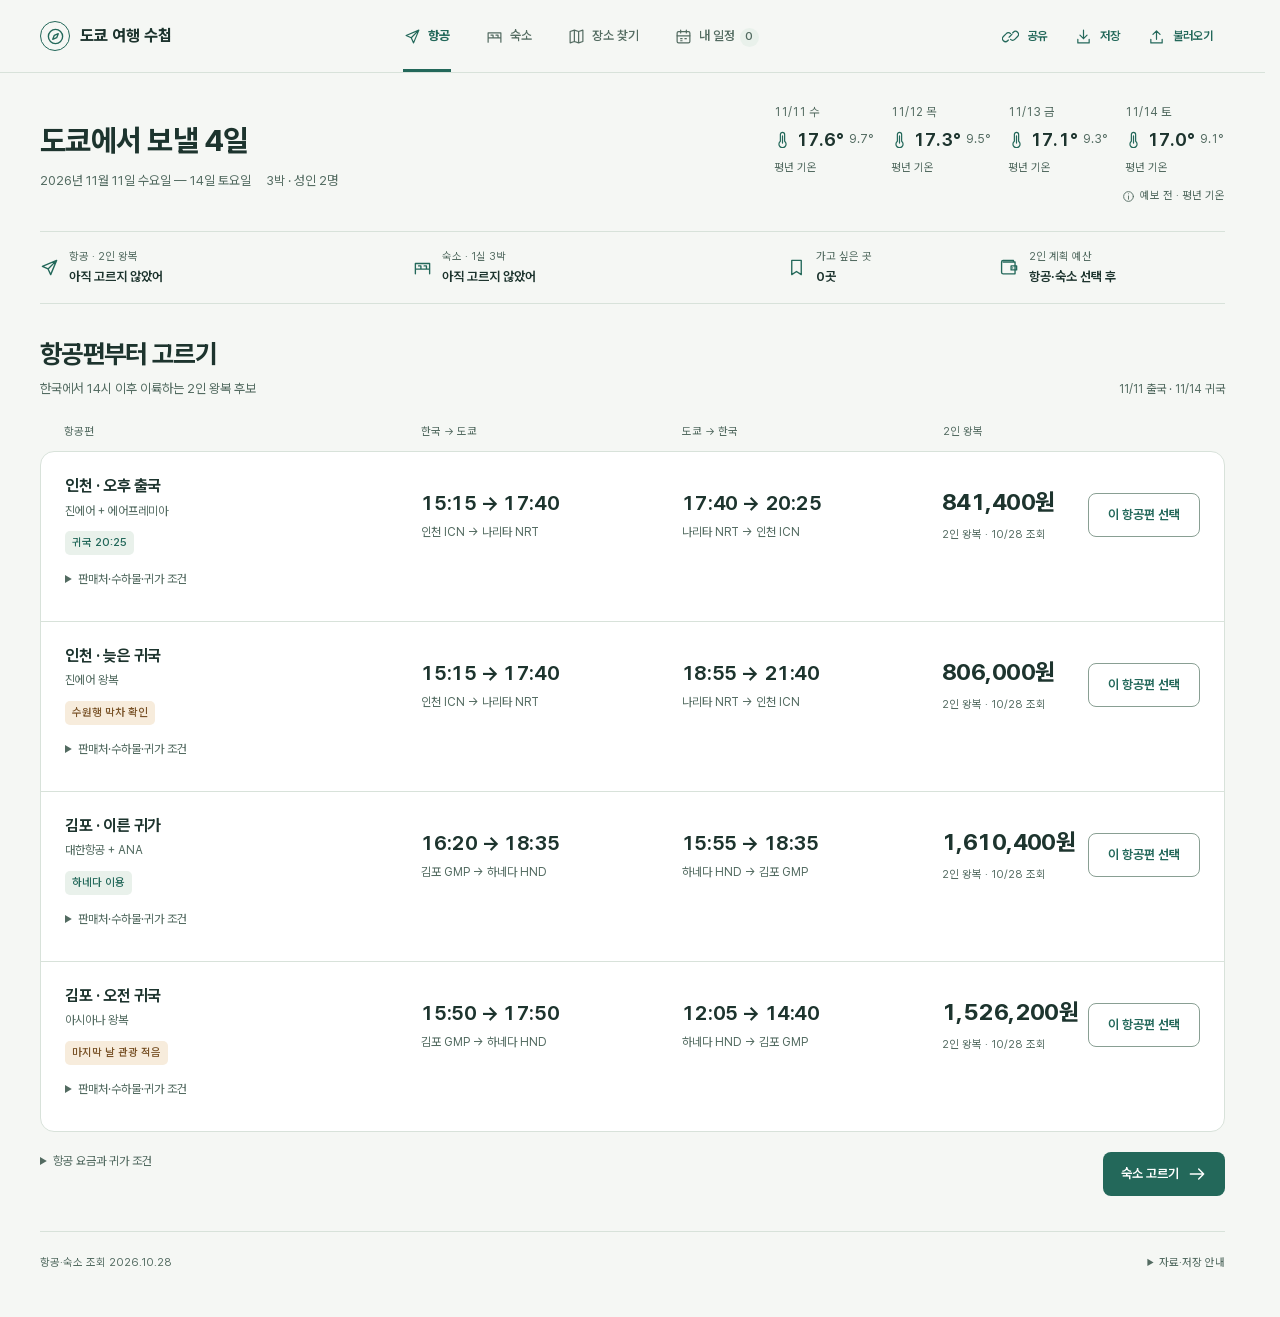
==== commit 58d3321c: "Improve Tokyo trip planning, maps, comparisons and sharing" ====
--- a/index.html
+++ b/index.html
@@ -1,18 +1,120 @@
-<!doctype html><html lang="ko"><head><meta charset="utf-8"><meta name="viewport" content="width=device-width,initial-scale=1"><meta name="theme-color" content="#236e64"><title>도쿄 여행 수첩 · 11월 11~14일</title><meta name="robots" content="noindex,nofollow"><meta name="description" content="도쿄 3박 4일. 항공과 2인 1실 호텔을 비교하고 식당·카페·명소를 골라 시간표를 만드는 여행 수첩."><link rel="stylesheet" href="assets/leaflet/leaflet.css"><link rel="stylesheet" href="tokyo-gallery-v4.css?v=5"><link rel="stylesheet" href="tokyo-map.css?v=5"><link rel="stylesheet" href="tokyo-library-v5.css?v=5"></head><body>
-<header class="top"><div class="wrap"><a class="brand" href="#weather">도쿄 3박 4일</a><nav aria-label="페이지 이동"><a href="#weather">날씨</a><a href="#flights">항공</a><a href="#places">숙소</a><a href="#map">지도</a><a href="#explore">장소 담기</a><a href="#plan">시간표</a></nav><div class="bottom-bar"><a href="#basket" id="bottom-count">담은 곳 0</a><span id="bottom-base">항공·숙소 선택 전</span><button id="bottom-build">일정 만들기</button></div></div></header>
-<main class="wrap"><section class="weather" id="weather" aria-labelledby="weather-title"><div><h2 id="weather-title">여행 기간 날씨</h2><p id="weather-status">실제 예보 확인 전 · 기상청 날짜별 평년값</p><p>아침저녁은 쌀쌀한 편이야. 얇은 옷을 겹쳐 입고 겉옷도 챙기면 좋아.</p><div class="weather-links"><button class="link-button" id="refresh-weather">예보 새로 확인</button><a class="small" id="weather-source" target="_blank" rel="noopener">날씨 자료</a></div></div><div class="weather-grid" id="weather-grid"></div></section>
-<section class="intro"><div><h1>도쿄에서 보낼 4일</h1></div><span class="trip-date">2026.11.11 수 — 14 토<br>3박 4일 · 2명</span></section>
-<section class="section" id="flights"><div class="section-head"><div><h2>항공편 비교</h2><p>오후 2시 이후 출발하는 2인 왕복 항공편</p></div><span class="count" id="flight-picked"></span></div><div class="flight-grid" id="flight-grid"></div><details class="flight-note"><summary>항공 요금 기준</summary><p>10/28 조회한 2인 왕복 표시가. 김포 161만 원은 특정 조합의 가격이야. 152.6만 원 조합은 귀국편이 12:05라 마지막 날 관광이 줄어. 실시간 재고·최종 결제액은 판매처에서 확인해야 해.</p></details></section>
-<section class="section" id="places"><div class="section-head"><div><h2>숙소 비교</h2><p>11/11 체크인 → 11/14 체크아웃 · 성인 2명 · 객실 1개</p></div><span class="count" id="hotel-count"></span></div><div class="hotel-budget-note"><strong>기본 조건 · 3박 합계 100만 원 이하</strong><span>2인 1실 · 표시된 별도 세금은 합산</span></div><div class="toolbar hotel-toolbar"><input id="hotel-search" class="search" placeholder="숙소 이름·동네 검색" aria-label="숙소 검색"><label class="field">지역<select id="hotel-area"></select></label><label class="field">3박 합계<select id="hotel-price"><option value="1000000">100만 원 이하</option><option value="800000">80만 원 이하</option><option value="all">전체 예산</option></select></label><label class="field">정렬<select id="hotel-sort"><option value="recommended">먼저 볼 숙소</option><option value="price">낮은 가격순</option><option value="facilities">시설 점수순</option><option value="rating">후기 평점순</option><option value="staff">응대 점수순</option></select></label><details class="hotel-extra"><summary>조건 더 보기</summary><div><label class="field">숙소 유형<select id="hotel-style"></select></label><label class="field">침대<select id="hotel-bed"><option value="all">전체</option><option value="twin">침대 2개 이상</option><option value="double">더블·퀸</option></select></label><label class="filter-check"><input id="hotel-clean" type="checkbox">청결 9.0 이상</label><label class="filter-check"><input id="hotel-fees" type="checkbox">추가요금 미확인 제외</label></div></details></div><p id="hotel-selection" class="hotel-selection" hidden></p><p id="hotel-status" class="status-message" role="status"></p><div class="hotel-grid" id="hotel-grid"></div><div class="more-row"><button class="btn secondary" id="more-hotels">숙소 더 보기</button></div><div class="compare-area" id="hotel-compare" hidden></div><details class="data-note"><summary>요금·사진·후기 기준</summary><p>10/28 Booking.com에서 조회한 11/11~14 성인 2명·객실 1개 요금이야. 회원가와 추가 세금 조건은 카드에 적었어. ‘추가요금 확인 전’은 최종 결제액이 아니야. 사진에는 다른 객실 유형과 공용 공간이 섞여 있어 예약할 방과 대조해야 해.</p><p>후기 점수는 Booking.com의 10점 척도. Google·네이버와 합산하지 않았어. 청결·시설·응대를 따로 보고 블로그와 구글 지도 원문도 열어볼 수 있어.</p></details><details class="other-stays"><summary>아파트·다른 예약처도 찾아보기</summary><div><a href="https://www.airbnb.co.kr/s/Tokyo--Japan/homes?checkin=2026-11-11&amp;checkout=2026-11-14&amp;adults=2&amp;room_types%5B%5D=Entire%20home%2Fapt" target="_blank" rel="noopener">에어비앤비 · 집 전체 · 성인 2명</a><a href="https://travel.rakuten.com/kor/ko-kr/" target="_blank" rel="noopener">라쿠텐 트래블</a></div><p>위 목록에는 금액을 확인한 아파트형 숙소도 있어. 다른 예약처는 청소비·서비스료를 포함한 최종 3박 금액으로 비교하면 돼.</p></details></section>
-<section class="section map-section" id="map" aria-labelledby="map-title">
-<div class="section-head"><div><h2 id="map-title">동네와 장소</h2><p id="map-count"></p></div><div class="map-home-actions"><button id="map-home">전체 위치</button><button id="map-hotel-focus" hidden>숙소 위치</button></div></div>
-<div class="map-tools"><div class="map-modes" aria-label="지도에 표시할 후보"><button data-map-mode="all" aria-pressed="true">모든 후보</button><button data-map-mode="selected" aria-pressed="false">담은 곳</button><button data-map-mode="route" aria-pressed="false">날짜별 동선</button></div><div id="map-legend" class="map-legend" aria-label="장소 종류"></div><div class="map-mobile-switch" aria-label="지도 화면 전환"><button data-map-surface="map" aria-pressed="true">지도</button><button data-map-surface="list" aria-pressed="false">목록</button></div></div>
-<div class="map-layout" id="map-layout" data-surface="map"><aside class="map-sidebar" aria-label="지도 장소 목록"><div class="map-search-fields"><input id="map-search" class="search" placeholder="이름·동네·음식 검색" aria-label="지도 장소 검색"><label class="field">동네<select id="map-area"></select></label><label class="filter-check"><input type="checkbox" id="map-budget" checked>숙소는 3박 100만 원 이하</label></div><div class="map-area-intro"><h3 id="map-side-title">도쿄 전체</h3><p id="map-side-desc"></p></div><ul class="map-list" id="map-list"></ul><button class="btn secondary map-more" id="map-more">후보 더 보기</button></aside><div class="map-stage"><div id="tokyo-map-canvas" class="tokyo-map-canvas"></div><div class="map-detail" id="map-detail" hidden></div><div class="map-selection-bar"><span id="map-base">숙소 선택 전</span><span id="map-selection-count">담은 곳 0</span></div></div></div>
-<div id="map-day-controls" class="map-day-controls" hidden><label>방문일 <select id="map-day"><option value="all">4일 모두</option><option value="0">11/11 수</option><option value="1">11/12 목</option><option value="2">11/13 금</option><option value="3">11/14 토</option></select></label><a href="#plan">시간표 보기</a></div><p class="map-status" id="map-status" role="status"></p><p class="map-tile-warning" id="map-tile-warning" hidden>배경 지도를 불러오지 못했어. 인터넷 연결을 확인하거나 구글 지도 링크를 이용해줘.</p>
-<details class="map-help"><summary>위치·동선 표시 기준</summary><p>색은 숙소·식당·카페·명소 구분. 숫자는 가까이 모인 후보 수야. 좌표를 확인한 시설은 핀으로, 아직 확인하지 못한 곳은 목록에 ‘동네 기준’으로 표시했어. 동선의 선은 방문 순서이며 실제 도로·철도 경로는 시간표의 길찾기에서 볼 수 있어.</p></details></section>
-<section class="section" id="explore"><div class="section-head"><div><h2>명소·식당·카페</h2><p>가고 싶은 곳부터 골라봐. 날짜는 나중에 정해도 돼.</p></div><span class="count" id="catalog-total"></span></div><details class="food-guide"><summary>음식 종류부터 고르기</summary><div class="food-chips" id="food-guide"></div></details><div class="catalog-layout"><div><div class="catalog-tabs" id="catalog-tabs"></div><div class="catalog-toolbar"><input class="search" id="place-search" aria-label="장소·메뉴 검색" placeholder="장소·메뉴 검색"><label class="field">지역<select id="place-area"></select></label><label class="field">종류·메뉴<select id="place-menu"></select></label><label class="field">날씨<select id="place-weather"><option value="all">실내·실외 모두</option><option value="indoor">비 오는 날 · 실내</option><option value="outdoor">산책 · 실외</option></select></label></div><div style="display:flex;gap:18px;flex-wrap:wrap"><label class="filter-check"><input type="checkbox" id="recommended-only">취향에 맞는 추천만</label><label class="filter-check"><input type="checkbox" id="japanese-only">일본어 현지 자료</label></div><div class="results-line"><span id="result-count"></span><div class="view-toggle" aria-label="목록 보기 방식"><button data-view="gallery" aria-pressed="true">갤러리</button><button data-view="list" aria-pressed="false">목록</button></div></div><div class="place-grid" id="place-grid"></div><div class="more-row"><button class="btn secondary" id="more-places">더 보기</button></div><details class="data-note"><summary>추천·후기 자료를 고른 기준</summary><p>‘취향 추천’은 네가 말한 건축·정원·예쁜 공간·식사 취향에 맞춘 후보야. ‘일본어 자료’는 실제 취재 기사, 지역 상점회, 관광협회, 매장 공식 안내를 읽고 골랐어. 현지 방문 빈도를 통계로 집계한 순위는 아니야.</p><p>Google 별점이 있는 곳은 확인한 수치와 출처를 그대로 표시했어. 새 후보의 별점을 임의로 만들지는 않았고, 일본어 소개·메뉴를 판단 근거로 붙였어. 음식 예산 범위는 계획용 추정이며 현재 메뉴 가격과 다를 수 있어.</p></details></div><aside class="basket" id="basket"><h3>담은 곳 <span id="basket-count">0</span></h3><details class="basket-help"><summary>날짜·우선순위</summary><p>날짜는 자동으로 두어도 돼. ‘꼭 가기’를 체크하면 먼저 배치해.</p></details><div class="basket-list" id="basket-list"></div><label class="field" style="width:100%;margin-bottom:14px">일정 취향<select id="plan-weather"><option value="balanced">산책·실내 골고루</option><option value="indoor">실내를 먼저 배치</option></select></label><button class="btn" id="build-plan">담은 곳으로 일정 만들기</button><div class="basket-status" id="basket-status" role="status"></div></aside></div></section>
-<section class="section" id="plan"><div class="section-head"><div><h2>4일 시간표</h2><p>담은 장소의 위치와 영업시간을 보고 만든 초안이야.</p></div></div><div id="plan-content"></div><div class="budget-controls" id="budget-controls"><label>하루 1인 식비 예산<input type="number" id="food-budget" value="70000" min="20000" max="300000" step="5000"> 원</label><p id="budget-total"></p></div><div class="plan-actions"><button class="btn secondary" id="copy-plan">시간표 복사</button><button class="btn secondary" id="download-plan">선택·시간표 저장</button><button class="btn secondary" id="import-selection">선택 불러오기</button><input type="file" id="selection-file" accept="application/json,.json" hidden><button class="btn secondary" id="print-plan">인쇄 / PDF</button></div><p id="action-status" class="status-message" role="status"></p><details id="summary-export"><summary class="small">복사용 텍스트 보기</summary><textarea class="export-text" id="selection-text" readonly aria-label="선택과 시간표 복사용 텍스트"></textarea></details></section>
-<section class="section source-section"><details class="global-notes"><summary>알아두면 좋은 운영·교통 정보</summary><p>명소는 이번 날짜에 열리는지 확인한 범위에서 배치했어. 기상·임시 휴무·예약 재고는 별도라 생성된 시각이 예약을 뜻하지는 않아. ‘영업 확인’ 표시는 정확한 운영시간을 다시 확인해야 하는 후보야.</p><p>인천에서 성수는 6013, 수원은 4000·4100 등을 비교해. 4100은 11/1 시간표가 바뀌므로 11/14 막차·좌석을 확인해야 해. 늦은 귀국편은 버스 연결을 먼저 확인하는 게 좋아.</p><p>11월 중순에 단풍이 절정일지는 아직 몰라. 이때 날짜가 맞는 행사로는 신주쿠교엔 국화 전시(11/15까지)와 마루노우치 홀리데이(11/12부터)가 있어.</p><a href="https://www.airportbus.or.kr/bus/schedule.php?area=gyeonggi" target="_blank" rel="noopener">경기행 공항버스</a><a href="https://www.airportlimousine.co.kr/sub/sub01.php" target="_blank" rel="noopener">6013 공항리무진</a><a href="https://open-meteo.com/en/docs" target="_blank" rel="noopener">예보 자료 · Open-Meteo</a></details></section>
-</main><footer class="wrap"><span>자료 확인 2026.10.28 · 사진·예보는 인터넷 연결 필요</span><span>선택과 일정은 이 브라우저에 저장돼</span></footer>
-<dialog class="dialog" id="photo-dialog" aria-labelledby="gallery-title"><div class="dialog-head"><strong id="gallery-title"></strong><button id="gallery-close">닫기</button></div><img class="dialog-photo" id="gallery-image" src="https://www.gotokyo.org/en/spot/15/images/main.webp" alt="센소지 공식 사진"><p class="photo-error" id="gallery-error" hidden>사진을 불러오지 못했어. 아래 출처에서 볼 수 있어.</p><div class="gallery-thumbs" id="gallery-thumbs" aria-label="사진 목록"></div><div class="dialog-foot"><div><p id="gallery-caption"></p><p id="gallery-credit"></p><a id="gallery-source" target="_blank" rel="noopener">사진 출처</a> <a id="gallery-license" target="_blank" rel="noopener" hidden>이용 허락 조건</a></div><div class="gallery-controls"><button id="gallery-prev">이전</button><span id="gallery-count"></span><button id="gallery-next">다음</button></div></div></dialog>
-<script src="assets/leaflet/leaflet.js"></script><script src="tokyo-map-data.js?v=5"></script><script src="tokyo-data-v4.js?v=5"></script><script src="tokyo-planner-v4.js"></script><script src="tokyo-gallery-v4.js?v=5"></script><script src="tokyo-enhancements-v5.js?v=5"></script><script src="tokyo-map-v5.js?v=5"></script></body></html>
+<!doctype html>
+<html lang="ko">
+<head>
+  <meta charset="utf-8">
+  <meta name="viewport" content="width=device-width,initial-scale=1">
+  <meta name="theme-color" content="#205f55">
+  <meta name="robots" content="noindex,nofollow">
+  <meta name="description" content="도쿄 3박 4일 여행 수첩. 2인 항공과 3박 호텔을 비교하고 명소·식당·카페를 골라 나만의 시간표를 만들어요.">
+  <title>도쿄 여행 수첩 · 11월 11–14일</title>
+  <link rel="preload" href="assets/PretendardVariable.woff2" as="font" type="font/woff2" crossorigin>
+  <link rel="stylesheet" href="assets/leaflet/leaflet.css">
+  <link rel="stylesheet" href="tokyo-v6.css?v=6">
+  <link rel="stylesheet" href="tokyo-map-v6.css?v=6">
+  <script src="assets/leaflet/leaflet.js" defer></script>
+  <script src="tokyo-map-data.js?v=6" defer></script>
+  <script src="tokyo-data-v6.js?v=6" defer></script>
+  <script src="tokyo-state-v6.js?v=6" defer></script>
+  <script src="tokyo-planner-v6.js?v=6" defer></script>
+  <script src="tokyo-map-v6.js?v=6" defer></script>
+  <script src="tokyo-app-v6.js?v=6" defer></script>
+</head>
+<body>
+  <a class="skip-link" href="#workbench">본문으로 이동</a>
+  <header class="app-header">
+    <div class="shell header-inner">
+      <a class="brand" href="#flights" aria-label="도쿄 여행 수첩 처음으로"><span class="brand-symbol" data-icon="compass"></span><span>도쿄 여행 수첩</span></a>
+      <nav class="main-nav" aria-label="여행 계획 메뉴">
+        <a href="#flights" data-nav="flights"><span data-icon="plane"></span><span>항공</span></a>
+        <a href="#places" data-nav="hotels"><span data-icon="bed"></span><span>숙소</span></a>
+        <a href="#map" data-nav="explore"><span data-icon="map"></span><span>장소 찾기</span></a>
+        <a href="#plan" data-nav="plan"><span data-icon="calendar"></span><span>내 일정 <span class="nav-count" id="nav-count">0</span></span></a>
+      </nav>
+      <div class="header-actions">
+        <button class="button plain compact" data-action="share" aria-label="선택한 장소와 일정 공유"><span data-icon="link"></span><span class="action-label">공유</span></button>
+        <button class="button plain compact" data-action="export" aria-label="선택과 시간표 파일 저장"><span data-icon="download"></span><span class="action-label">저장</span></button>
+        <button class="button plain compact" data-action="import" aria-label="저장한 선택 파일 불러오기"><span data-icon="upload"></span><span class="action-label">불러오기</span></button>
+      </div>
+    </div>
+  </header>
+
+  <main class="shell">
+    <section class="trip-heading" aria-labelledby="trip-title">
+      <div><h1 id="trip-title">도쿄에서 보낼 4일</h1><p>2026년 11월 11일 수요일 — 14일 토요일 <span>3박 · 성인 2명</span></p></div>
+      <div class="weather-area" id="weather" aria-label="도쿄 여행 기간 날씨">
+        <div class="weather-days" id="weather-days"></div>
+        <details class="weather-info"><summary><span data-icon="info"></span><span id="weather-status">예보·평년 기온</span></summary><div><p id="weather-explanation"></p><p>겹쳐 입을 얇은 옷과 아침저녁에 걸칠 겉옷을 챙기면 좋아.</p><div class="text-links"><button class="text-button" data-action="weather">예보 새로 확인</button><a href="https://www.data.jma.go.jp/stats/etrn/view/nml_sfc_d.php?block_no=47662&amp;month=11&amp;prec_no=44" target="_blank" rel="noopener">기상청 평년값</a><a href="https://open-meteo.com/en/docs" target="_blank" rel="noopener">예보 출처</a></div></div></details>
+      </div>
+    </section>
+
+    <div id="incoming-share" class="incoming-share" hidden></div>
+    <details class="trip-summary" id="trip-summary" open><summary>여행 선택 현황 <span id="summary-progress"></span></summary><div class="summary-items" id="summary-items"></div></details>
+
+    <div id="workbench" class="workbench" tabindex="-1">
+      <section id="flights" class="page-panel" data-panel="flights" aria-labelledby="flight-title">
+        <div class="panel-heading"><div><h2 id="flight-title" tabindex="-1">항공편부터 고르기</h2><p>한국에서 14시 이후 이륙하는 2인 왕복 후보</p></div><span class="caption">11/11 출국 · 11/14 귀국</span></div>
+        <div class="flight-table-head" aria-hidden="true"><span>항공편</span><span>한국 → 도쿄</span><span>도쿄 → 한국</span><span>2인 왕복</span><span></span></div>
+        <div class="flight-list" id="flight-list"></div>
+        <div class="flight-bottom"><details class="source-note"><summary>항공 요금과 귀가 조건</summary><p>10/28 조회한 2인 왕복 표시가야. 판매처·수하물·카드 조건에 따라 결제액이 달라져. 김포 가격은 아래 특정 조합의 견적이야.</p><p>21:40 인천 도착 편은 입국·수하물 수령 후 수원행 막차와 겹칠 수 있어. 성수와 수원시청행 공항버스의 11월 시간표·좌석을 먼저 확인해야 해.</p><div class="text-links"><a href="https://www.airportlimousine.co.kr/sub/sub01.php" target="_blank" rel="noopener">성수 · 6013</a><a href="https://www.airportbus.or.kr/bus/schedule.php?area=gyeonggi" target="_blank" rel="noopener">수원 · 경기공항버스</a></div></details><a class="button primary next-link" href="#places">숙소 고르기 <span data-icon="arrow-right"></span></a></div>
+      </section>
+
+      <section id="places" class="page-panel" data-panel="hotels" aria-labelledby="hotel-title" hidden>
+        <div class="panel-heading"><div><h2 id="hotel-title" tabindex="-1">3박을 편하게 보낼 숙소</h2><p>11/11 체크인 → 11/14 체크아웃 · 성인 2명 · 객실 1개</p></div><span class="count-label" id="hotel-count"></span></div>
+        <div class="current-hotel" id="current-hotel" hidden></div>
+        <div class="filter-panel">
+          <div class="hotel-filters"><label class="search-field"><span>숙소 검색</span><span class="search-wrap"><span data-icon="search"></span><input type="search" id="hotel-search" placeholder="이름·동네" autocomplete="off"></span></label><label>동네<select id="hotel-area"></select></label><label>3박 합계<select id="hotel-budget"><option value="1000000">100만 원 이하</option><option value="800000">80만 원 이하</option><option value="600000">60만 원 이하</option><option value="all">전체 예산</option></select></label><label>정렬<select id="hotel-sort"><option value="recommended">먼저 볼 숙소</option><option value="price">낮은 가격순</option><option value="rating">후기 평점순</option><option value="facilities">시설 점수순</option><option value="staff">응대 점수순</option></select></label></div>
+          <div class="filter-second"><label class="check-chip"><input type="checkbox" id="hotel-twin">침대 2개 이상</label><label class="check-chip"><input type="checkbox" id="hotel-clean">청결 9점 이상</label><details class="advanced-filter"><summary>조건 더 보기 <span data-icon="chevron-down"></span></summary><div><label>숙소 유형<select id="hotel-style"></select></label><label class="check-chip"><input type="checkbox" id="hotel-fees">추가요금 미확인 제외</label></div></details><button class="text-button reset-filter" data-action="reset-hotels">초기화</button></div>
+        </div>
+        <div class="hotel-compare" id="hotel-compare" hidden></div>
+        <div class="hotel-grid" id="hotel-grid"></div>
+        <div class="more-row"><button class="button secondary" id="more-hotels" data-action="more-hotels">숙소 더 보기</button></div>
+        <div class="section-notes"><details class="source-note"><summary>요금·객실·후기 기준</summary><p>모든 금액은 10/28 조회한 2인 1실·3박 표시 합계야. 확인된 별도 세금은 더했고 회원가와 추가요금 미확인 조건을 따로 적었어.</p><p>평점은 Booking.com의 10점 척도이며 Google·네이버와 합산하지 않았어. 사진에는 다른 객실 유형과 공용 시설이 섞여 있어 실제 예약할 방과 대조해야 해.</p></details><details class="source-note"><summary>다른 숙박도 찾아보기</summary><div class="text-links"><a href="https://www.airbnb.co.kr/s/Tokyo--Japan/homes?checkin=2026-11-11&amp;checkout=2026-11-14&amp;adults=2&amp;room_types%5B%5D=Entire%20home%2Fapt" target="_blank" rel="noopener">에어비앤비 · 집 전체 · 2명</a><a href="https://travel.rakuten.com/kor/ko-kr/" target="_blank" rel="noopener">라쿠텐 트래블</a></div><p>청소비·서비스료를 포함한 최종 3박 합계로 비교하면 돼.</p></details></div>
+      </section>
+
+      <section id="map" class="page-panel" data-panel="explore" aria-labelledby="explore-title" hidden>
+        <span id="explore" class="anchor-target"></span>
+        <div class="panel-heading"><div><h2 id="explore-title" tabindex="-1">가고 싶은 도쿄를 담아두기</h2><p id="catalog-count"></p></div><div class="segmented" aria-label="장소 보기 방식"><button data-action="surface" data-value="gallery" aria-pressed="false"><span data-icon="grid"></span>사진</button><button data-action="surface" data-value="map" aria-pressed="true"><span data-icon="map"></span>지도</button></div></div>
+        <div class="explore-filters filter-panel">
+          <div class="catalog-kinds" id="catalog-kinds" aria-label="장소 종류"></div>
+          <div class="catalog-fields"><label class="search-field"><span>장소 검색</span><span class="search-wrap"><span data-icon="search"></span><input type="search" id="place-search" placeholder="이름·음식·동네" autocomplete="off"></span></label><label>동네<select id="place-area"></select></label><label>종류·메뉴<select id="place-menu"></select></label><label>실내·실외<select id="place-setting"><option value="all">모두</option><option value="indoor">실내</option><option value="outdoor">산책·실외</option></select></label></div>
+          <div class="filter-second"><label class="check-chip"><input type="checkbox" id="place-recommended">취향 추천</label><label class="check-chip"><input type="checkbox" id="place-selected">담은 곳만</label><details class="advanced-filter"><summary>더 고르기 <span data-icon="chevron-down"></span></summary><div><label>사진<select id="place-photo"><option value="all">모두</option><option value="any">사진 있는 곳</option><option value="editorial">취재·여행자 사진</option></select></label><label class="check-chip"><input type="checkbox" id="map-hotels">지도에 숙소 후보도 표시</label></div></details><button class="text-button reset-filter" data-action="reset-places">초기화</button></div>
+        </div>
+        <div class="explore-result-bar"><span id="place-count" role="status" aria-live="polite" aria-atomic="true"></span><button class="text-button" data-action="show-collection">담은 곳 <span id="library-picked">0</span> <span data-icon="arrow-right"></span></button></div>
+        <div id="gallery-surface"><details class="food-guide"><summary>도쿄에서 먹어볼 음식</summary><div class="food-guide-grid" id="food-guide"></div></details><div class="place-grid" id="place-grid"></div><div class="more-row"><button class="button secondary" id="more-places" data-action="more-places">장소 더 보기</button></div></div>
+        <div id="map-surface">
+          <div class="map-mode-bar"><div class="segmented small" aria-label="지도 후보 범위"><button data-action="map-scope" data-value="all" aria-pressed="true">모든 후보</button><button data-action="map-scope" data-value="selected" aria-pressed="false">담은 곳</button><button data-action="map-scope" data-value="route" aria-pressed="false">날짜별 동선</button></div><div class="map-camera-actions"><button class="button plain compact" data-action="map-fit"><span data-icon="expand"></span>전체 위치</button><button class="button plain compact" data-action="map-hotel"><span data-icon="bed"></span>내 숙소</button></div></div>
+          <div class="route-controls" id="route-controls" hidden><label>방문일<select id="route-day"></select></label><a href="#plan" class="text-button">시간표로 돌아가기 <span data-icon="arrow-right"></span></a><p id="route-status"></p></div>
+          <div class="mobile-map-switch segmented" aria-label="모바일 지도 화면"><button data-action="map-mobile" data-value="map" aria-pressed="true">지도</button><button data-action="map-mobile" data-value="list" aria-pressed="false">목록</button></div>
+          <div class="map-workspace" id="map-workspace" data-mobile="map">
+            <aside class="map-results" aria-label="지도와 같은 후보 목록"><div class="map-area-copy" id="map-area-copy"></div><div id="map-results-list"></div><button class="button secondary" data-action="more-map" id="more-map">후보 더 보기</button></aside>
+            <div class="map-stage"><div id="tokyo-map-canvas"></div><div id="map-peek" class="map-peek" hidden></div><div class="map-key"><span><i class="key-dot hotel"></i>숙소</span><span><i class="key-dot food"></i>식당</span><span><i class="key-dot cafe"></i>카페</span><span><i class="key-dot spot"></i>명소</span><span id="map-base"></span></div></div>
+          </div>
+          <details class="source-note map-source-note"><summary>위치와 동선 표시 기준</summary><p>시설 좌표를 확인한 곳은 핀으로 표시해. 좌표 미확인 후보는 목록에 ‘동네 기준’으로 적었어. 선은 방문 순서이며 실제 도로·철도 경로는 시간표의 길찾기에서 볼 수 있어.</p></details>
+        </div>
+        <div class="collection-callout" id="collection-callout"><div><strong id="collection-callout-title">가고 싶은 곳을 담으면 내 일정에 모여.</strong><p id="collection-callout-copy"></p></div><button class="button primary" data-action="show-collection">내 일정으로 <span data-icon="arrow-right"></span></button></div>
+        <details class="source-note"><summary>장소와 추천을 고른 기준</summary><p>‘취향 추천’은 건축·정원·예쁜 공간·식사 취향에 맞춘 후보야. 일본어 매장 안내와 취재·관광 자료를 참고했으며 현지 방문자 수로 집계한 순위는 아니야.</p><p>확인한 별점은 원 출처와 척도를 표시해. 숫자가 없는 곳의 평점을 임의로 만들지 않았어. 음식 예산은 메뉴 기준 또는 계획용 추정이며 현재 가격과 다를 수 있어.</p></details>
+      </section>
+
+      <section id="plan" class="page-panel" data-panel="plan" aria-labelledby="plan-title" hidden>
+        <span id="basket" class="anchor-target"></span>
+        <div class="panel-heading"><div><h2 id="plan-title" tabindex="-1">우리의 4일 시간표</h2><p id="plan-summary">담은 장소의 위치와 영업시간을 맞춰볼게.</p></div><button class="button primary" data-action="build-plan" id="build-plan"><span data-icon="calendar"></span>일정 만들기</button></div>
+        <div id="plan-error" class="inline-error" role="alert" hidden></div>
+        <div class="plan-workspace">
+          <aside class="plan-collection"><details id="collection-details" open><summary><span>담은 곳 <strong id="basket-count">0</strong></span><span data-icon="chevron-down"></span></summary><div class="collection-settings"><label>일정 취향<select id="plan-weather"><option value="balanced">산책·실내 골고루</option><option value="indoor">실내를 먼저 배치</option></select></label><div class="text-links"><a href="#explore">장소 더 담기</a><button class="text-button" data-action="clear-collection" id="clear-collection">담은 곳 비우기</button></div></div><div id="basket-list"></div></details></aside>
+          <div class="plan-main"><div id="stale-plan" class="stale-notice" hidden></div><nav id="day-tabs" class="day-tabs" aria-label="날짜별 시간표"></nav><div id="plan-content"></div><div id="unplaced-content"></div><div class="plan-actions"><button class="button secondary" data-action="route-map"><span data-icon="map"></span>이날 동선 지도</button><button class="button secondary" data-action="copy-plan"><span data-icon="copy"></span>시간표 복사</button><button class="button secondary" data-action="print"><span data-icon="print"></span>인쇄 · PDF</button></div></div>
+        </div>
+        <section class="budget-section" aria-labelledby="budget-title"><div class="panel-heading"><div><h3 id="budget-title">2인 여행 예산</h3><p>항공·숙소는 표시가, 나머지는 직접 조절하는 계획 예산이야.</p></div><strong class="budget-grand" id="budget-grand"></strong></div><div class="budget-breakdown" id="budget-breakdown"></div><details class="budget-adjust"><summary>식비·교통·관람 예산 조절</summary><div class="budget-inputs"><label>하루 식비 · 1인<input type="number" id="food-budget" min="0" max="1000000" step="5000" inputmode="numeric"></label><label>전체 교통비 · 1인<input type="number" id="travel-budget" min="0" max="1000000" step="5000" inputmode="numeric"></label><label>전체 관람비 · 1인<input type="number" id="ticket-budget" min="0" max="1000000" step="5000" inputmode="numeric"></label><label>기타 비용 · 2인<input type="number" id="extra-budget" min="0" max="1000000" step="5000" inputmode="numeric"></label></div><p>단위는 원. 식비는 4일 × 2명으로 계산해. 쇼핑과 보험·통신은 기타 비용에 넣어줘.</p></details><p class="caption" id="budget-caveat"></p></section>
+      </section>
+    </div>
+    <section class="print-only" id="print-content"></section>
+    <footer class="app-footer"><span>항공·숙소 조회 2026.10.28</span><details id="sources"><summary>자료·저장 안내</summary><p>선택과 일정은 이 브라우저에 저장돼. 파일 저장·불러오기로 옮길 수 있고 공유 링크에는 고른 항공·숙소·장소와 예산이 들어가.</p><p>사진은 각 갤러리에서 출처를 확인할 수 있어. 예보와 외부 사진은 인터넷 연결이 필요해. 지도 © OpenStreetMap contributors · Leaflet. 글꼴 Pretendard.</p></details></footer>
+  </main>
+
+  <dialog class="detail-dialog" id="detail-dialog" aria-labelledby="detail-title"><div class="detail-top"><span id="detail-kind"></span><button class="button plain compact" data-action="close-detail"><span data-icon="close"></span>닫기</button></div><div id="detail-content"></div><div id="detail-footer" class="detail-footer"></div></dialog>
+  <dialog class="photo-dialog" id="photo-dialog" aria-labelledby="photo-title"><div class="photo-dialog-header"><h2 id="photo-title"></h2><button class="button plain compact" data-action="close-photo"><span data-icon="close"></span>닫기</button></div><div class="photo-stage"><p id="photo-error" hidden>사진을 불러오지 못했어. 아래 출처에서 확인할 수 있어.</p></div><div id="photo-thumbs" class="photo-thumbs"></div><div class="photo-dialog-footer"><div id="photo-caption"></div><div class="photo-navigation"><button class="button secondary compact" data-action="photo-prev" aria-label="이전 사진"><span data-icon="chevron-left"></span></button><span id="photo-count"></span><button class="button secondary compact" data-action="photo-next" aria-label="다음 사진"><span data-icon="chevron-right"></span></button></div></div></dialog>
+  <dialog class="share-dialog" id="share-dialog" aria-labelledby="share-title"><div class="dialog-heading"><h2 id="share-title">같이 고르기</h2><button class="button plain compact" data-action="close-share"><span data-icon="close"></span>닫기</button></div><p>고른 항공·숙소·장소와 예산을 링크로 보낼 수 있어.</p><label>공유 링크<textarea id="share-url" rows="3" readonly></textarea></label><button class="button primary" data-action="copy-share">링크 복사 <span data-icon="copy"></span></button><p class="caption">상대가 바꾼 선택은 각자 브라우저에 저장돼.</p></dialog>
+  <input type="file" id="selection-file" accept="application/json,.json" hidden>
+  <div class="toast" id="toast" role="status" aria-live="polite" aria-atomic="true" hidden><span id="toast-text"></span><button data-action="undo" id="toast-undo" hidden>되돌리기</button><button data-action="dismiss-toast" class="toast-close" aria-label="알림 닫기"><span data-icon="close"></span></button></div>
+  <noscript><div class="noscript-note">장소 선택과 지도를 사용하려면 브라우저에서 JavaScript를 켜줘.</div></noscript>
+</body>
+</html>
--- a/tokyo-v6.css
+++ b/tokyo-v6.css
@@ -0,0 +1,28 @@
+@font-face{font-family:Pretendard;src:url('assets/PretendardVariable.woff2') format('woff2-variations');font-weight:100 900;font-style:normal;font-display:swap}
+.sr-only{position:absolute;width:1px;height:1px;padding:0;margin:-1px;overflow:hidden;clip-path:inset(50%);white-space:nowrap;border:0}.facility-heading{margin:18px 0 9px}.plan-source{margin-top:20px}.detail-score dt{font-size:12px;color:var(--muted)}
+:root{--paper:#f5f7f4;--surface:#fff;--ink:#1d342e;--muted:#536b61;--accent:#23685a;--accent-dark:#174b40;--soft:#e9f1eb;--line:#d8e2da;--control:#899f93;--warm:#f7ecdc;--warning:#785126;--danger:#9b3c34;--focus:#266ba4;--radius:14px;--header:72px;--shadow:0 12px 40px #16352b24;--tokyo-map-height:clamp(400px,64dvh,650px)}
+*{box-sizing:border-box}html{scroll-padding-top:90px;scrollbar-gutter:stable}body{margin:0;background:var(--paper);color:var(--ink);font:15px/1.65 Pretendard,-apple-system,BlinkMacSystemFont,'Segoe UI',sans-serif;word-break:keep-all}button,input,select,textarea{font:inherit;color:inherit}button,input,select,textarea,a,summary{outline-offset:4px}button:focus-visible,input:focus-visible,select:focus-visible,textarea:focus-visible,a:focus-visible,summary:focus-visible,[tabindex]:focus-visible{outline:3px solid var(--focus)}button{cursor:pointer;touch-action:manipulation}button:disabled{cursor:not-allowed;opacity:.45}a{color:var(--accent);text-underline-offset:4px}button,a{-webkit-tap-highlight-color:#23685a1a}button:active{filter:brightness(.94)}input,textarea{caret-color:var(--accent)}::selection{background:#dcebaa;color:var(--ink)}h1,h2,h3,h4,p,ul,ol,dl,dd{margin:0}h1,h2,h3,h4{line-height:1.35;letter-spacing:-.025em;text-wrap:balance}h1{font-size:30px;font-weight:730}h2{font-size:26px;font-weight:710}h3{font-size:20px;font-weight:670}h4{font-size:16px}img{max-width:100%;display:block}svg.icon{width:20px;height:20px;flex-shrink:0;vertical-align:middle;display:inline-block}button>svg,a>svg{pointer-events:none}[data-icon]{display:inline-flex;align-items:center;justify-content:center;flex-shrink:0}[hidden]{display:none!important}summary{cursor:pointer}label{display:flex;flex-direction:column;gap:6px;font-size:12px;font-weight:540;color:var(--muted)}input[type=search],input[type=number],select,textarea{width:100%;max-width:100%;min-width:0;border:1px solid var(--control);background:#fff;border-radius:8px;padding:10px 12px;min-height:44px;color:var(--ink);font-size:14px;line-height:1.5}input::placeholder,textarea::placeholder{color:var(--muted);opacity:1}input[type=checkbox]{width:18px;height:18px;min-width:18px;accent-color:var(--accent);margin:0}select{padding-right:28px}button{min-height:44px}button:disabled:hover{filter:none}.shell{width:min(100%,1408px);padding:0 40px;margin:auto}.skip-link{position:fixed;top:-100px;left:20px;z-index:5000;background:var(--ink);color:#fff;padding:12px 18px;border-radius:8px}.skip-link:focus{top:12px}.caption{font-size:12px;color:var(--muted)}.button{display:inline-flex;align-items:center;justify-content:center;gap:8px;min-height:44px;padding:10px 17px;border:1px solid transparent;border-radius:8px;font-size:13px;font-weight:620;line-height:1.5;text-decoration:none;background:none;white-space:nowrap;transition:background .16s,border-color .16s,color .16s}.button.primary{background:var(--accent);color:#fff}.button.primary:hover{background:var(--accent-dark)}.button.secondary{background:#fff;border-color:var(--control);color:var(--accent)}.button.secondary:hover{background:var(--soft)}.button.plain{background:transparent;color:var(--accent)}.button.plain:hover{background:var(--soft)}.button.compact{padding:8px 11px}.button.is-selected{background:var(--soft);color:var(--accent);border-color:var(--accent)}.text-button{display:inline-flex;align-items:center;justify-content:center;gap:6px;min-height:40px;border:0;background:none;padding:5px 0;color:var(--accent);font-size:12px;text-underline-offset:4px;cursor:pointer;text-decoration:underline}.text-button .icon{width:16px;height:16px}.text-links{display:flex;align-items:center;gap:8px 18px;flex-wrap:wrap}.text-links a{font-size:12px;min-height:36px;display:inline-flex;align-items:center}.tag{display:inline-flex;align-items:center;gap:4px;max-width:100%;padding:3px 7px;border-radius:5px;font-size:11px;line-height:1.6;font-weight:530;color:var(--accent);background:var(--soft)}.tag.warm{background:var(--warm);color:var(--warning)}.tag.neutral{background:#f0f3f0;color:var(--muted)}.tag svg{width:13px;height:13px}.tags{display:flex;gap:5px;flex-wrap:wrap}.app-header{position:sticky;top:0;z-index:1000;background:var(--paper);border-bottom:1px solid var(--line)}.header-inner{display:flex;align-items:center;justify-content:space-between;gap:22px;min-height:var(--header)}.brand{display:inline-flex;align-items:center;gap:10px;text-decoration:none;font-weight:740;color:var(--ink);font-size:16px;white-space:nowrap}.brand-symbol{width:30px;height:30px;border:1px solid var(--accent);border-radius:50%;color:var(--accent)}.brand-symbol .icon{width:19px;height:19px}.main-nav{display:flex;align-items:stretch;gap:6px;align-self:stretch}.main-nav>a{position:relative;display:flex;align-items:center;justify-content:center;gap:7px;min-height:56px;padding:10px 15px;font-size:13px;font-weight:560;text-decoration:none;color:var(--muted);white-space:nowrap}.main-nav>a[aria-current=page]{color:var(--accent);font-weight:720}.main-nav>a[aria-current=page]:after{position:absolute;content:'';height:3px;background:var(--accent);bottom:0;left:14px;right:14px}.main-nav .icon{width:17px;height:17px}.nav-count{display:inline-flex;align-items:center;justify-content:center;min-width:19px;height:19px;border-radius:50%;font-size:11px;font-variant-numeric:tabular-nums;background:var(--soft);margin-left:2px}.header-actions{display:flex;align-items:center;gap:4px}.header-actions .button{font-size:12px}.header-actions .icon{width:17px;height:17px}.trip-heading{display:grid;grid-template-columns:minmax(270px,1fr) auto;align-items:center;gap:28px;padding:30px 0 23px}.trip-heading>div>p{margin-top:9px;font-size:13px;color:var(--muted)}.trip-heading>div>p>span{display:inline-block;margin-left:12px}.weather-area{min-width:375px}.weather-days{display:grid;grid-template-columns:repeat(4,1fr);gap:17px}.weather-day{font-variant-numeric:tabular-nums}.weather-date{font-size:12px;color:var(--muted);display:block}.weather-reading{display:flex;align-items:center;gap:5px;margin-top:2px}.weather-reading .icon{width:17px;height:17px;color:var(--accent)}.weather-reading strong{font-size:18px;font-weight:650}.weather-reading small{font-size:12px;color:var(--muted)}.weather-type{font-size:11px;color:var(--muted)}.weather-info{position:relative;margin-top:5px;font-size:11px;color:var(--muted)}.weather-info summary{display:flex;align-items:center;gap:5px;min-height:24px;list-style:none;justify-content:flex-end}.weather-info summary .icon{width:13px;height:13px}.weather-info>div{position:absolute;right:0;z-index:20;width:390px;max-width:85vw;background:#fff;border:1px solid var(--line);border-radius:12px;padding:17px 20px;box-shadow:var(--shadow);font-size:12px}.weather-info p+p{margin-top:8px}.weather-info .text-links{margin-top:8px}.trip-summary{border-top:1px solid var(--line);border-bottom:1px solid var(--line);margin-bottom:32px}.trip-summary>summary{display:none;list-style:none;min-height:44px;font-size:12px;font-weight:650}.summary-items{display:grid;grid-template-columns:1.25fr 1.25fr .68fr .8fr;padding:14px 0;gap:22px}.summary-item{display:flex;align-items:center;gap:10px;min-width:0;min-height:43px;text-align:left;background:none;border:0;padding:0;font-size:13px}.summary-item>.icon{width:19px;height:19px;color:var(--accent)}.summary-item>span{display:block;min-width:0}.summary-item small{font-size:11px;color:var(--muted);display:block}.summary-item strong{font-size:13px;font-weight:620;display:block;overflow:hidden;text-overflow:ellipsis;white-space:nowrap}.summary-item .summary-mini{font-size:11px;font-weight:400;color:var(--muted)}.incoming-share{padding:20px 24px;border:1px solid var(--accent);border-radius:12px;background:var(--soft);margin-bottom:22px;font-size:13px}.incoming-share h2{font-size:19px;margin-bottom:5px}.incoming-share .incoming-actions{display:flex;flex-wrap:wrap;gap:8px;margin-top:13px}.workbench{min-height:52vh;outline:0!important}.page-panel{scroll-margin-top:90px}.panel-heading{display:flex;align-items:flex-end;justify-content:space-between;gap:20px;margin-bottom:23px}.panel-heading p{font-size:13px;color:var(--muted);margin-top:7px}.panel-heading>.caption,.count-label{font-size:12px;color:var(--muted);white-space:nowrap}.panel-heading>div{min-width:0}.panel-heading h2:focus{outline-offset:8px}.source-note{font-size:12px;color:var(--muted)}.source-note>summary{min-height:36px}.source-note p{max-width:85ch;margin-top:8px}.section-notes{display:flex;gap:15px 40px;align-items:flex-start;flex-wrap:wrap;margin-top:22px}.section-notes>.source-note{flex:1;min-width:260px}.empty-state{padding:38px 25px;grid-column:1/-1;background:var(--soft);border-radius:12px;text-align:center;color:var(--muted);font-size:14px}.empty-state h3{font-size:21px;color:var(--ink);margin-bottom:7px}.empty-state p{max-width:55ch;margin:0 auto 15px}.empty-state>.icon{width:32px;height:32px;color:var(--accent);margin-bottom:12px}.empty-state .empty-actions{display:flex;justify-content:center;gap:8px;flex-wrap:wrap}.more-row{display:flex;justify-content:center;margin-top:25px}.inline-error{padding:15px 18px;background:#fff0e9;color:#873c27;border-radius:9px;font-size:13px;margin-bottom:20px}.inline-error a{color:inherit;font-weight:650}.inline-error .text-links{margin-top:8px}.anchor-target{display:block;position:relative;top:-90px;visibility:hidden;height:0}.segmented{display:inline-flex;align-items:center;padding:3px;border:1px solid var(--line);border-radius:9px;gap:3px;background:var(--surface);flex-shrink:0}.segmented>button{display:flex;justify-content:center;align-items:center;gap:6px;min-height:40px;padding:8px 15px;border:0;border-radius:6px;background:transparent;font-size:13px;color:var(--muted)}.segmented>button[aria-pressed=true]{background:var(--accent);color:#fff}.segmented.small>button{font-size:12px;padding:7px 12px}.segmented .icon{width:17px;height:17px}
+
+/* Flight comparison is a compact set of parallel rows. */
+.flight-table-head,.flight-row{display:grid;grid-template-columns:minmax(175px,1.4fr) 1fr 1fr 126px 112px;align-items:center;gap:20px}.flight-table-head{padding:0 24px 10px;font-size:11px;color:var(--muted)}.flight-list{background:#fff;border:1px solid var(--line);border-radius:var(--radius);overflow:hidden}.flight-row{padding:23px 24px;border-bottom:1px solid var(--line);position:relative}.flight-row:last-child{border-bottom:0}.flight-row.selected{background:#edf4ef}.flight-row h3{font-size:16px;font-weight:670}.flight-airlines{font-size:12px;color:var(--muted);margin-top:5px}.flight-caption{margin-top:8px}.flight-leg strong{display:block;font-variant-numeric:tabular-nums;font-weight:650;font-size:20px;letter-spacing:-.02em;white-space:nowrap}.flight-leg small{font-size:12px;color:var(--muted);display:block;margin-top:3px}.flight-leg .mobile-leg{display:none}.flight-cost strong{font-size:23px;letter-spacing:-.025em;font-weight:720;display:block;white-space:nowrap;font-variant-numeric:tabular-nums}.flight-cost small{font-size:11px;color:var(--muted)}.flight-condition{grid-column:1/-1;font-size:12px;color:var(--muted);margin-top:-5px}.flight-condition summary{min-height:28px}.flight-condition p{margin:8px 0;max-width:95ch}.flight-condition .text-links{margin-top:5px}.flight-bottom{display:flex;align-items:flex-start;justify-content:space-between;gap:25px;margin-top:20px}.flight-bottom>.source-note{max-width:90ch}.next-link{margin-left:auto}
+
+/* Hotel comparison. Price and room conditions are not hidden behind an extra click. */
+.current-hotel{display:flex;align-items:center;justify-content:space-between;gap:18px;padding:14px 18px;background:var(--soft);border-radius:10px;margin-bottom:19px;font-size:13px}.current-hotel strong{font-weight:650}.current-hotel p{font-size:12px;color:var(--muted);margin-top:3px}.current-hotel>.button{flex-shrink:0}.filter-panel{border:1px solid var(--line);border-radius:12px;padding:18px 20px;background:var(--surface);margin-bottom:22px}.hotel-filters{display:grid;grid-template-columns:minmax(200px,1.5fr) 1fr 1fr 1.1fr;gap:14px;align-items:end}.search-wrap{display:flex;position:relative}.search-wrap>[data-icon]{position:absolute;left:12px;top:13px;color:var(--muted);pointer-events:none}.search-wrap .icon{width:18px;height:18px}.search-wrap input{padding-left:38px}.filter-second{display:flex;gap:10px 18px;align-items:center;margin-top:13px;flex-wrap:wrap}.check-chip{display:inline-flex;flex-direction:row;align-items:center;gap:7px;min-height:36px;font-size:12px;font-weight:450;cursor:pointer;color:var(--ink)}.advanced-filter{font-size:12px;min-width:0}.advanced-filter>summary{list-style:none;display:flex;align-items:center;gap:5px;min-height:36px;color:var(--accent)}.advanced-filter>summary .icon{width:14px;height:14px;transition:transform .16s}.advanced-filter[open]>summary .icon{transform:rotate(180deg)}.advanced-filter>div{display:flex;align-items:end;flex-wrap:wrap;gap:14px;margin:8px 0}.advanced-filter>div>label{min-width:170px}.reset-filter{margin-left:auto;min-height:36px}.hotel-grid{display:grid;grid-template-columns:repeat(3,minmax(0,1fr));gap:22px}.hotel-card{min-width:0;overflow:hidden;border:1px solid var(--line);background:var(--surface);border-radius:14px;display:flex;flex-direction:column;transition:border-color .16s}.hotel-card.selected{border-color:var(--accent);outline:1px solid var(--accent);outline-offset:-2px}.hotel-image{position:relative;width:100%;height:185px;padding:0;border:0;background:var(--soft);display:block;overflow:hidden}.hotel-image img{width:100%;height:100%;object-fit:cover}.photo-badge{position:absolute;right:11px;bottom:10px;border-radius:5px;background:#fff;color:var(--ink);padding:3px 7px;font-size:11px;line-height:1.6}.selected-ribbon{position:absolute;top:11px;left:12px;display:flex;align-items:center;gap:5px;font-size:11px;font-weight:650;padding:4px 8px;border-radius:5px;background:var(--accent);color:#fff}.selected-ribbon .icon{width:13px;height:13px}.hotel-card-body{padding:18px 19px;display:flex;flex-direction:column;flex:1}.hotel-card h3{font-size:18px;line-height:1.45;min-height:52px}.hotel-location{font-size:12px;color:var(--muted);margin-top:3px}.hotel-price{display:flex;gap:10px;align-items:baseline;margin-top:14px;flex-wrap:wrap}.hotel-price>span{font-size:12px;font-weight:580}.hotel-price strong{font-size:27px;font-weight:740;letter-spacing:-.025em;font-variant-numeric:tabular-nums;line-height:1.35}.night-price{font-size:11px;color:var(--muted);margin-top:2px}.price-conditions{min-height:27px;margin-top:7px;display:flex;gap:5px;flex-wrap:wrap}.hotel-room{font-size:13px;margin-top:13px;min-height:42px}.hotel-room small{font-size:12px;color:var(--muted);display:block;margin-top:2px}.hotel-review{display:flex;align-items:baseline;gap:6px;font-size:11px;color:var(--muted);margin-top:10px;flex-wrap:wrap}.hotel-review strong{font-size:16px;color:var(--ink);font-weight:700}.hotel-scores{display:grid;grid-template-columns:repeat(3,1fr);gap:9px;padding:10px 0 12px;border-bottom:1px solid var(--line);margin-bottom:13px}.hotel-scores>div{display:flex;align-items:baseline;gap:7px}.hotel-scores dt{font-size:11px;color:var(--muted)}.hotel-scores dd{font-size:15px;font-weight:640;font-variant-numeric:tabular-nums}.hotel-card .hotel-one-line{font-size:12px;color:var(--muted);line-height:1.7;min-height:42px;margin-bottom:13px}.hotel-card .card-footer{margin-top:auto;display:flex;align-items:center;gap:10px;flex-wrap:wrap}.hotel-card .card-footer>.button{flex:1;min-width:90px}.hotel-card .card-footer>.text-button{font-size:12px;padding:4px}.compare-check{font-size:12px;color:var(--muted);display:flex;flex-direction:row;align-items:center;gap:6px;min-height:36px;margin-top:8px;cursor:pointer}.hotel-compare{border:1px solid var(--accent);background:var(--surface);border-radius:12px;margin:0 0 24px;overflow:hidden}.compare-top{display:flex;align-items:center;justify-content:space-between;gap:15px;padding:15px 19px;border-bottom:1px solid var(--line)}.compare-top h3{font-size:17px}.compare-scroll{overflow-x:auto}.compare-table{width:100%;border-collapse:collapse;font-size:13px;min-width:540px}.compare-table caption{text-align:left;padding:12px 18px;font-size:12px;color:var(--muted)}.compare-table td,.compare-table th{padding:12px 18px;border-bottom:1px solid var(--line);text-align:left;vertical-align:top}.compare-table th{font-weight:600}.compare-table tbody th{font-size:12px;color:var(--muted);width:130px;background:#f7faf7}.compare-table td strong{font-size:18px;white-space:nowrap}.compare-table .text-button{display:flex;justify-content:flex-start}.compare-table tr:last-child td,.compare-table tr:last-child th{border-bottom:0}
+
+/* A shared filter state drives both the photographic collection and map results. */
+.catalog-kinds{display:flex;gap:7px;align-items:center;flex-wrap:wrap;margin-bottom:16px}.catalog-kinds>button{min-height:40px;border:1px solid var(--line);border-radius:7px;padding:8px 12px;font-size:12px;background:transparent;display:flex;align-items:center;gap:6px}.catalog-kinds>button[aria-pressed=true]{border-color:var(--accent);background:var(--accent);color:#fff}.catalog-kinds .icon{width:16px;height:16px}.catalog-kinds small{font-size:11px;opacity:.85}.catalog-fields{display:grid;grid-template-columns:minmax(220px,1.5fr) 1.1fr 1fr 1fr;align-items:end;gap:14px}.explore-result-bar{display:flex;justify-content:space-between;align-items:center;gap:15px;margin:-6px 0 15px;font-size:12px;color:var(--muted)}.explore-result-bar .text-button{min-height:36px}.food-guide{margin-bottom:20px;font-size:13px;color:var(--muted)}.food-guide>summary{min-height:38px}.food-guide-grid{display:grid;grid-template-columns:repeat(4,1fr);gap:0 20px;padding:8px 0}.food-choice{padding:12px 0;border:0;border-bottom:1px solid var(--line);background:none;text-align:left;font-size:13px}.food-choice strong{display:block;font-weight:650;color:var(--ink)}.food-choice small{display:block;font-size:12px;color:var(--muted);margin-top:3px}.place-grid{display:grid;grid-template-columns:repeat(3,minmax(0,1fr));gap:22px}.place-card{background:var(--surface);border:1px solid var(--line);border-radius:14px;overflow:hidden;min-width:0;display:flex;flex-direction:column}.place-card.selected{border-color:var(--accent);outline:1px solid var(--accent);outline-offset:-2px}.place-image{display:block;width:100%;height:190px;position:relative;border:0;background:var(--soft);padding:0;overflow:hidden}.place-image img{width:100%;height:100%;object-fit:cover}.no-photo{min-height:145px;width:100%;border:0;text-align:left;padding:24px;background:var(--soft);display:flex;align-items:center;justify-content:center;flex-direction:column;gap:9px;color:var(--muted)}.no-photo .icon{width:29px;height:29px}.no-photo span{font-size:17px;font-weight:580;line-height:1.5;text-align:center;overflow-wrap:anywhere;color:var(--ink)}.no-photo small{font-size:11px;font-weight:400}.place-body{padding:18px 19px;display:flex;flex-direction:column;flex:1}.place-body h3{font-size:18px;font-weight:660}.place-location{font-size:12px;color:var(--muted);margin-top:5px}.place-description{font-size:13px;line-height:1.75;color:var(--muted);margin-top:11px;min-height:46px}.place-body .tags{margin-top:12px}.place-budget{font-size:11px;color:var(--muted);margin-top:11px}.place-card .card-footer{display:flex;gap:9px;align-items:center;margin-top:auto;padding-top:15px}.place-card .card-footer .button{flex:1}.place-card .card-footer .text-button{min-width:44px}.collection-callout{display:flex;align-items:center;justify-content:space-between;gap:20px;border-top:1px solid var(--line);border-bottom:1px solid var(--line);padding:22px 0;margin:28px 0 16px}.collection-callout strong{font-size:15px;font-weight:650}.collection-callout p{font-size:12px;color:var(--muted);margin-top:4px}.collection-callout>.button{flex-shrink:0}.map-mode-bar{display:flex;align-items:center;justify-content:space-between;gap:15px;margin-bottom:12px}.map-camera-actions{display:flex;gap:3px}.map-camera-actions .button{font-size:12px}.map-camera-actions .icon{width:16px;height:16px}.route-controls{display:flex;gap:18px;align-items:center;flex-wrap:wrap;margin-bottom:13px;font-size:12px}.route-controls label{display:flex;flex-direction:row;align-items:center;gap:8px}.route-controls p{color:var(--warning)}.route-controls select{width:140px}.map-workspace{display:grid;grid-template-columns:330px minmax(0,1fr);background:#fff;border:1px solid var(--line);border-radius:14px;overflow:hidden}.map-results{max-height:calc(var(--tokyo-map-height) + 42px);overflow:auto;border-right:1px solid var(--line);min-width:0}.map-area-copy{padding:15px 17px 11px;border-bottom:1px solid var(--line)}.map-area-copy h3{font-size:15px}.map-area-copy p{font-size:12px;line-height:1.7;color:var(--muted);margin-top:5px}.map-stage{position:relative;min-width:0;background:var(--soft)}#tokyo-map-canvas{height:var(--tokyo-map-height)}.map-key{min-height:42px;background:#fff;display:flex;align-items:center;gap:10px;padding:8px 12px;font-size:11px;color:var(--muted);flex-wrap:wrap}.map-key>span{display:inline-flex;align-items:center;gap:4px}.map-key #map-base{margin-left:auto;max-width:50%;overflow:hidden;text-overflow:ellipsis;white-space:nowrap;display:inline-block}.key-dot{width:7px;height:7px;border-radius:50%;display:inline-block}.key-dot.hotel{background:#73559b}.key-dot.food{background:#aa512d}.key-dot.cafe{background:#386b98}.key-dot.spot{background:#236e64}.map-entry{display:grid;grid-template-columns:55px minmax(0,1fr) 44px;gap:9px;align-items:center;padding:12px 12px 12px 16px;border-bottom:1px solid var(--line);min-height:92px}.map-entry.focused{background:var(--soft)}.map-entry-photo{padding:0;border:0;background:var(--soft);width:55px;height:61px;border-radius:6px;overflow:hidden}.map-entry-photo img{width:100%;height:100%;object-fit:cover}.map-entry-photo>.icon{width:23px;height:23px}.map-entry-main{background:transparent;border:0;text-align:left;padding:0;min-width:0;min-height:48px}.map-entry-main strong{display:block;font-size:12px;line-height:1.6;font-weight:650}.map-entry-main small{font-size:11px;color:var(--muted);display:block;margin-top:2px;line-height:1.5}.map-entry-pick{display:flex;align-items:center;justify-content:center;width:44px;height:44px;background:#fff;color:var(--accent);border:1px solid var(--control);border-radius:7px;font-size:11px}.map-entry-pick[aria-pressed=true]{border-color:var(--accent);background:var(--accent);color:#fff}.map-results>.button{width:calc(100% - 32px);margin:14px 16px}.map-results .empty-state{border-radius:0;font-size:13px;padding:25px 18px}.mobile-map-switch{display:none}.map-source-note{margin-top:9px}.map-peek{position:absolute;right:14px;bottom:57px;z-index:600;width:min(360px,calc(100% - 28px));background:#fff;border-radius:12px;padding:13px 16px;box-shadow:var(--shadow)}.peek-heading{display:flex;justify-content:space-between;align-items:center;gap:10px;font-size:11px;color:var(--muted)}.peek-heading .button{min-height:34px;padding:2px 5px;font-size:11px}.peek-main{display:flex;gap:12px;margin-top:4px;align-items:center}.peek-main img{height:73px;width:69px;object-fit:cover;border-radius:6px}.peek-main h3{font-size:17px;line-height:1.5}.peek-main p{font-size:12px;color:var(--muted);margin-top:4px}.peek-actions{display:flex;gap:13px;align-items:center;margin-top:12px}.peek-actions .button{min-width:105px}.peek-note{font-size:11px;color:var(--warning);margin-top:7px}.peek-actions a{font-size:12px;min-height:40px;display:flex;align-items:center}
+
+/* Collection and editable timetable. */
+.plan-workspace{display:grid;grid-template-columns:285px minmax(0,1fr);align-items:start;gap:28px}.plan-collection{border:1px solid var(--line);border-radius:12px;background:#fff;position:sticky;top:94px;max-height:calc(100dvh - 120px);overflow:auto}.plan-collection summary{padding:16px 18px;display:flex;align-items:center;justify-content:space-between;list-style:none;font-size:16px;font-weight:650;min-height:58px}.plan-collection summary strong{font-size:13px;font-weight:600;color:var(--accent);margin-left:4px}.plan-collection summary .icon{width:17px;height:17px}.collection-settings{padding:0 18px 14px;border-bottom:1px solid var(--line)}.collection-settings .text-links{justify-content:space-between;gap:8px;margin-top:5px}.collection-settings .text-button,.collection-settings a{font-size:11px}.collection-item{padding:14px 18px;border-bottom:1px solid var(--line)}.collection-item:last-child{border-bottom:0}.collection-item-top{display:flex;align-items:flex-start;gap:9px;justify-content:space-between}.collection-item-top>.text-button{display:block;min-height:0;text-align:left;text-decoration:none;font-size:13px;font-weight:600;color:var(--ink);line-height:1.6;padding:4px 0}.collection-remove{border:0;background:transparent;min-height:32px;min-width:32px;color:var(--muted);padding:0}.collection-remove .icon{height:15px;width:15px}.collection-item>small{font-size:11px;color:var(--muted);display:block}.collection-controls{display:flex;align-items:center;justify-content:space-between;gap:8px;margin-top:7px}.collection-controls label{display:flex;flex-direction:row;gap:5px;align-items:center;font-size:11px;cursor:pointer}.collection-controls select{font-size:11px;padding:6px 23px 6px 8px;min-height:36px;max-width:115px}.collection-controls input{width:16px;height:16px;min-width:16px}.collection-empty{padding:22px 18px;color:var(--muted);font-size:13px}.collection-empty a{display:block;margin-top:10px}.plan-main{min-width:0}.day-tabs{display:grid;grid-template-columns:repeat(4,1fr);gap:7px;margin-bottom:19px}.day-tab{border:1px solid var(--line);background:#fff;border-radius:9px;text-align:left;padding:10px 14px;min-height:63px}.day-tab strong{font-size:14px;display:block;font-weight:650}.day-tab small{font-size:11px;color:var(--muted);display:block;margin-top:2px}.day-tab[aria-pressed=true]{background:var(--accent);border-color:var(--accent);color:#fff}.day-tab[aria-pressed=true] small{color:#e1f0e7}.stale-notice{display:flex;align-items:center;justify-content:space-between;gap:15px;padding:13px 16px;background:var(--warm);color:var(--warning);border-radius:8px;font-size:13px;margin-bottom:16px}.stale-notice .text-button{color:var(--warning);font-weight:650}.day-heading{display:flex;align-items:flex-end;justify-content:space-between;gap:15px;margin:6px 0 15px}.day-heading h3{font-size:21px}.day-heading p{font-size:12px;color:var(--muted);margin-top:5px}.day-heading>.text-button{flex-shrink:0}.timetable{width:100%;border-collapse:collapse;background:#fff;font-size:13px;table-layout:fixed}.timetable caption{text-align:left;padding:0 0 12px;font-size:12px;color:var(--muted)}.timetable col.time-col{width:105px}.timetable col.travel-col{width:29%}.timetable th{padding:10px 13px;text-align:left;background:var(--soft);color:var(--muted);font-size:11px;font-weight:550;border-top:1px solid var(--line);border-bottom:1px solid var(--line)}.timetable td{padding:17px 13px;vertical-align:top;border-bottom:1px solid var(--line);overflow-wrap:anywhere}.time-cell{font-variant-numeric:tabular-nums;color:var(--accent);font-weight:650;font-size:14px;white-space:nowrap}.time-cell span{display:block;font-size:11px;color:var(--muted);margin-top:3px;font-weight:400}.stop-title{font-weight:650;font-size:15px;color:var(--ink)}.stop-title-button{border:0;background:transparent;padding:0;text-align:left;font-size:15px;font-weight:650;min-height:28px;text-decoration:underline;text-underline-offset:4px;color:var(--ink);line-height:1.6}.stop-desc{font-size:12px;color:var(--muted);margin-top:5px;line-height:1.7}.stop-controls{display:flex;align-items:center;gap:4px;flex-wrap:wrap;margin-top:9px}.stop-controls>button{border:1px solid var(--line);background:#fff;min-width:36px;min-height:36px;padding:5px 7px;border-radius:5px;color:var(--accent)}.stop-controls>button .icon{width:15px;height:15px}.stop-controls>select{font-size:11px;min-height:36px;width:100px;padding:5px 20px 5px 7px;margin-left:4px}.travel-cell p{font-size:11px;color:var(--muted);line-height:1.7}.travel-cell .travel-time{font-size:12px;font-weight:600;color:var(--ink);font-variant-numeric:tabular-nums;margin-bottom:4px}.travel-cell a{display:inline-flex;min-height:32px;align-items:center;font-size:11px;margin-top:3px}.day-notes{font-size:12px;color:var(--muted);margin:14px 0;max-width:85ch}.plan-actions{display:flex;gap:9px;flex-wrap:wrap;margin-top:20px}.plan-actions .button{font-size:12px}.unplaced{background:var(--warm);color:var(--warning);border-radius:11px;padding:20px 22px;margin-top:25px;font-size:12px}.unplaced h3{font-size:18px;margin-bottom:13px}.unplaced-row{display:flex;align-items:flex-start;gap:14px;justify-content:space-between;padding:11px 0;border-top:1px solid #ddcbb3}.unplaced-row strong{font-size:13px;font-weight:630}.unplaced-row p{margin-top:4px}.unplaced-row .text-button{color:var(--warning);flex-shrink:0}.budget-section{margin-top:40px;border-top:1px solid var(--line);padding-top:26px}.budget-section .panel-heading{margin-bottom:18px}.budget-grand{font-size:27px;font-weight:720;white-space:nowrap;font-variant-numeric:tabular-nums;letter-spacing:-.025em}.budget-breakdown{display:grid;grid-template-columns:repeat(6,1fr);gap:18px;padding:17px 20px;background:#fff;border:1px solid var(--line);border-radius:10px}.budget-part small{font-size:11px;color:var(--muted);display:block}.budget-part strong{font-size:17px;font-weight:620;display:block;margin-top:4px;font-variant-numeric:tabular-nums}.budget-part span{font-size:11px;color:var(--muted)}.budget-adjust{margin-top:17px;font-size:12px;color:var(--muted)}.budget-adjust summary{min-height:36px}.budget-inputs{display:grid;grid-template-columns:repeat(4,1fr);gap:16px;margin:10px 0}.budget-adjust>p{font-size:12px;max-width:85ch}.budget-section>.caption{margin-top:10px}
+
+/* Source-labelled detail and picture readers. Native dialog handles focus containment. */
+body.dialog-open{overflow:hidden}.detail-dialog,.photo-dialog,.share-dialog{border:0;background:var(--surface);color:var(--ink);padding:0;box-shadow:var(--shadow)}dialog::backdrop{background:#142d26a8}.detail-dialog{position:fixed;inset:0 0 0 auto;width:min(760px,calc(100vw - 24px));height:100dvh;max-height:100dvh;max-width:none;margin:0;overflow:auto;border-radius:15px 0 0 15px}.detail-top{position:sticky;top:0;display:flex;align-items:center;justify-content:space-between;padding:12px 25px;border-bottom:1px solid var(--line);background:#fff;z-index:3;font-size:12px;color:var(--muted)}.detail-top .button{font-size:12px}.detail-top .icon{width:16px;height:16px}.detail-head{padding:23px 28px 19px}.detail-head h2{font-size:27px;line-height:1.4}.detail-head>.detail-jp{font-size:13px;color:var(--muted);margin-top:6px}.detail-head>.detail-meta{display:flex;align-items:center;gap:12px;flex-wrap:wrap;margin-top:13px;font-size:13px;color:var(--muted)}.detail-photo-main{position:relative;background:var(--soft);height:300px}.detail-photo-main>button{width:100%;height:100%;padding:0;border:0;background:transparent}.detail-photo-main img{width:100%;height:100%;object-fit:cover}.detail-photo-main .photo-badge{bottom:14px;right:18px}.detail-thumbs{display:flex;gap:7px;overflow-x:auto;padding:12px 28px;background:#f4f7f2}.detail-thumbs>button{padding:2px;border:2px solid transparent;border-radius:7px;flex:0 0 68px;height:54px;min-height:54px;background:#fff;overflow:hidden}.detail-thumbs>button[aria-pressed=true]{border-color:var(--accent)}.detail-thumbs img{width:100%;height:100%;object-fit:cover}.detail-photo-caption{padding:10px 28px 0;font-size:11px;color:var(--muted)}.detail-photo-caption a{display:inline-block;margin-left:10px}.detail-body{padding:24px 28px 30px}.detail-intro{font-size:15px;line-height:1.8;margin-bottom:20px;max-width:70ch}.detail-section{padding:20px 0;border-top:1px solid var(--line)}.detail-section h3{font-size:18px;margin-bottom:12px}.detail-section p{font-size:13px;line-height:1.8;color:var(--muted);max-width:70ch}.detail-section p+p{margin-top:9px}.detail-section .tags{margin-top:9px}.detail-price{font-size:30px;font-weight:730;letter-spacing:-.025em;line-height:1.5;font-variant-numeric:tabular-nums}.detail-price small{font-size:13px;font-weight:450;color:var(--muted);margin-right:9px;letter-spacing:0}.detail-price-caption{font-size:12px;color:var(--muted);margin-bottom:10px}.detail-facts{display:grid;grid-template-columns:1fr 1fr;gap:16px 22px}.detail-facts dt{font-size:11px;color:var(--muted);margin-bottom:4px}.detail-facts dd{font-size:14px;line-height:1.65}.detail-facts .full{grid-column:1/-1}.detail-scores{display:grid;grid-template-columns:repeat(3,1fr);gap:12px;margin-top:15px}.detail-score{padding:10px 0}.detail-score>span{font-size:12px;color:var(--muted)}.detail-score strong{display:block;font-size:23px;font-weight:650;font-variant-numeric:tabular-nums}.detail-score small{font-size:11px;color:var(--muted);font-weight:400}.detail-review-main{font-size:24px;font-weight:700}.detail-review-main span{font-size:12px;font-weight:400;color:var(--muted);margin-left:7px}.decision-columns{display:grid;grid-template-columns:1fr 1fr;gap:23px}.decision-columns h4{font-size:13px;margin-bottom:7px}.decision-columns ul{list-style:none;padding:0;font-size:13px;color:var(--muted)}.decision-columns li{margin-bottom:7px;line-height:1.75}.decision-columns li:before{content:'·';margin-right:7px}.detail-footer{position:sticky;bottom:0;background:#fff;border-top:1px solid var(--line);padding:13px 28px max(13px,env(safe-area-inset-bottom));display:flex;align-items:center;gap:10px;z-index:3}.detail-footer>.button.primary{flex:1}.detail-footer>.button.secondary{flex:1}.detail-photo-empty{padding:22px 28px;background:var(--soft);font-size:13px;color:var(--muted)}.photo-dialog{max-width:min(1050px,96vw);width:100%;max-height:94dvh;border-radius:13px;overflow:auto}.photo-dialog-header{display:flex;align-items:center;justify-content:space-between;gap:16px;padding:13px 22px}.photo-dialog-header h2{font-size:19px}.photo-dialog-header .button{font-size:12px}.photo-stage{display:flex;align-items:center;justify-content:center;background:var(--soft);min-height:200px}.photo-stage>img{max-height:57dvh;max-width:100%;width:100%;object-fit:contain}.photo-stage>p{padding:30px 20px;font-size:13px;color:var(--muted)}.photo-thumbs{padding:10px 20px;display:flex;gap:7px;overflow-x:auto;background:#f4f7f2}.photo-thumbs>button{padding:2px;border:2px solid transparent;border-radius:6px;flex:0 0 65px;height:51px;min-height:51px;background:white;overflow:hidden}.photo-thumbs>button[aria-pressed=true]{border-color:var(--accent)}.photo-thumbs img{width:100%;height:100%;object-fit:cover}.photo-dialog-footer{display:flex;align-items:center;justify-content:space-between;gap:18px;padding:11px 22px 15px;font-size:12px}.photo-dialog-footer p{font-size:12px;max-width:80ch;color:var(--muted)}.photo-dialog-footer a{font-size:11px;margin-right:12px;display:inline-flex;align-items:center;min-height:30px}.photo-navigation{display:flex;align-items:center;gap:9px;flex-shrink:0}.photo-navigation>span{font-size:12px;font-variant-numeric:tabular-nums;white-space:nowrap}.share-dialog{width:min(520px,94vw);border-radius:14px;padding:23px 25px}.dialog-heading{display:flex;justify-content:space-between;align-items:center;gap:15px;margin-bottom:13px}.dialog-heading h2{font-size:24px}.dialog-heading .button{font-size:12px}.share-dialog>p{font-size:13px;color:var(--muted);line-height:1.8}.share-dialog>label{margin-top:16px}.share-dialog textarea{font-size:12px;word-break:break-all;margin-bottom:15px;resize:vertical}.share-dialog>.button.primary{width:100%;margin-bottom:12px}.share-dialog>.caption{font-size:12px}.toast{position:fixed;bottom:24px;left:50%;transform:translateX(-50%);display:flex;gap:18px;align-items:center;padding:13px 16px 13px 21px;background:var(--ink);color:#fff;border-radius:10px;box-shadow:0 9px 25px #16352b2b;z-index:5000;max-width:calc(100vw - 32px);font-size:13px}.toast>span{line-height:1.7}.toast button{border:0;background:none;color:#e3edb8;font-size:12px;white-space:nowrap;padding:0 5px;min-height:36px}.toast .toast-close{color:#fff;min-width:32px}.toast .icon{width:15px;height:15px}.app-footer{display:flex;gap:20px;align-items:flex-start;justify-content:space-between;margin-top:35px;padding:22px 0 35px;border-top:1px solid var(--line);font-size:11px;color:var(--muted)}.app-footer>details{max-width:75ch;text-align:right}.app-footer p{text-align:left;margin-top:10px;font-size:12px}.app-footer summary{min-height:28px}.noscript-note{padding:20px;background:var(--warm);font-size:15px}.print-only{display:none}
+
+@media(min-width:1550px){:root{--tokyo-map-height:clamp(430px,67dvh,730px)}}
+@media(max-width:1200px){.shell{padding:0 30px}.header-inner{gap:12px}.brand{font-size:15px}.main-nav>a{padding:10px 12px}.header-actions .action-label{display:none}.flight-table-head,.flight-row{grid-template-columns:minmax(160px,1.3fr) 1fr 1fr 115px 100px;gap:14px}.flight-row{padding:21px 19px}.flight-leg strong{font-size:18px}.flight-cost strong{font-size:21px}.hotel-grid,.place-grid{gap:18px}.hotel-card-body,.place-body{padding:16px}.hotel-price{gap:8px}.hotel-price strong{font-size:25px}.hotel-card .hotel-one-line{min-height:60px}.hotel-scores>div{gap:5px}.map-workspace{grid-template-columns:300px minmax(0,1fr)}.plan-workspace{grid-template-columns:260px minmax(0,1fr);gap:20px}.timetable col.time-col{width:90px}.timetable col.travel-col{width:30%}.timetable td{padding:15px 11px}.timetable th{padding:9px 11px}.summary-items{gap:16px}.budget-breakdown{grid-template-columns:repeat(3,1fr);gap:16px 25px}.budget-part strong{font-size:18px}.header-actions{gap:0}}
+@media(max-width:1000px){.trip-heading{grid-template-columns:1fr;gap:22px;padding:25px 0 20px}.weather-area{min-width:0;display:flex;align-items:center;gap:25px}.weather-days{width:440px;max-width:100%;gap:20px}.weather-info{margin-top:0}.weather-info summary{white-space:nowrap}.weather-info>div{right:0}.trip-heading>div>p>span{margin-left:8px}.flight-table-head{display:none}.flight-row{grid-template-columns:1.1fr 1fr 1fr;gap:15px 22px}.flight-cost{grid-column:2;display:flex;align-items:baseline;gap:8px}.flight-row>.button{grid-column:3;justify-self:end;min-width:120px}.flight-row>.flight-identity{grid-row:1/3;align-self:center}.flight-leg .mobile-leg{display:block;font-size:11px;color:var(--muted);margin-bottom:3px}.flight-condition{grid-column:1/-1;margin-top:0}.hotel-grid{grid-template-columns:repeat(2,minmax(0,1fr))}.hotel-card .hotel-one-line{min-height:42px}.hotel-filters,.catalog-fields{grid-template-columns:1.4fr 1fr 1fr}.hotel-filters>label:last-child,.catalog-fields>label:last-child{grid-column:auto}.hotel-filters>.search-field,.catalog-fields>.search-field{grid-column:1/-1}.hotel-filters>.search-field .search-wrap,.catalog-fields>.search-field .search-wrap{max-width:none}.place-grid{grid-template-columns:repeat(2,minmax(0,1fr))}.food-guide-grid{grid-template-columns:repeat(3,1fr)}.map-workspace{grid-template-columns:1fr}.mobile-map-switch{display:flex;width:fit-content;margin:0 0 12px auto}.map-workspace[data-mobile=map] .map-results{display:none}.map-workspace[data-mobile=list] .map-stage{display:none}.map-results{max-height:none;overflow:visible;border-right:0}.map-entry{grid-template-columns:64px minmax(0,1fr) 44px;gap:13px;padding:13px 17px;min-height:96px}.map-entry-photo{width:64px;height:65px}.map-entry-main strong{font-size:14px}.map-entry-main small{font-size:12px}.map-entry-pick{font-size:12px}.map-area-copy h3{font-size:17px}.map-area-copy p{font-size:13px}.plan-workspace{grid-template-columns:1fr;gap:23px}.plan-collection{position:static;max-height:none;overflow:visible}.plan-collection>#collection-details>summary{cursor:pointer}.plan-collection>#collection-details[open] #basket-list{max-height:400px;overflow:auto}.collection-item{padding:13px 18px}.collection-item-top>.text-button{font-size:14px}.collection-settings{display:flex;justify-content:space-between;align-items:end;gap:20px}.collection-settings>label{width:210px;max-width:100%}.collection-settings .text-links{gap:20px}.collection-controls select{max-width:140px}.timetable col.time-col{width:105px}.summary-items{grid-template-columns:1fr 1fr;gap:10px 25px}.detail-dialog{width:min(740px,96vw)}}
+@media(max-width:760px){:root{--header:60px;--tokyo-map-height:clamp(390px,63dvh,600px)}.shell{padding:0 20px}.app-header{z-index:1100}.header-inner{gap:12px;min-height:60px}.brand{font-size:14px;gap:7px}.brand-symbol{width:27px;height:27px}.main-nav{position:fixed;bottom:0;left:0;right:0;min-height:66px;padding:4px 10px max(4px,env(safe-area-inset-bottom));background:#fff;border-top:1px solid var(--line);z-index:1100;justify-content:space-around;gap:0;box-shadow:0 -3px 16px #16352b0b}.main-nav>a{flex:1;flex-direction:column;gap:3px;min-height:56px;padding:5px 0;font-size:11px;line-height:1.5}.main-nav>a[aria-current=page]:after{top:0;bottom:auto;left:20%;right:20%;height:2px}.main-nav .icon{width:20px;height:20px}.nav-count{height:17px;min-width:17px;font-size:11px;margin-left:1px}.header-actions .button{padding:7px 9px;min-width:37px}.header-actions .icon{height:18px;width:18px}.trip-heading{display:block;padding:22px 0 17px}h1{font-size:27px}h2{font-size:23px}h3{font-size:19px}.trip-heading>div>p{font-size:12px;margin-top:7px}.trip-heading>div>p>span{display:block;margin-left:0;margin-top:1px}.weather-area{display:block;margin-top:20px}.weather-days{width:100%;gap:10px}.weather-date{font-size:11px}.weather-reading strong{font-size:17px}.weather-reading small{font-size:11px}.weather-reading{gap:4px}.weather-reading .icon{width:15px;height:15px}.weather-type{font-size:11px}.weather-info{margin-top:5px}.weather-info summary{font-size:11px;min-height:25px}.weather-info>div{position:static;width:100%;max-width:none;box-shadow:none;margin-top:8px;padding:13px 15px;background:#fff}.trip-summary{margin-bottom:25px}.trip-summary>summary{display:flex;align-items:center;justify-content:space-between;gap:12px}.trip-summary>summary #summary-progress{color:var(--muted);font-size:11px;font-weight:450}.summary-items{display:grid;grid-template-columns:1fr;padding:4px 0 13px;gap:7px}.summary-item{min-height:47px}.summary-item strong{font-size:13px}.summary-item small{font-size:11px}.panel-heading{gap:12px;align-items:flex-start;flex-wrap:wrap;margin-bottom:19px}.panel-heading p{font-size:12px;line-height:1.8;margin-top:5px}.panel-heading>.caption,.count-label{font-size:11px}.count-label{padding-top:5px}.panel-heading>.segmented{margin-left:auto}.panel-heading>.button{margin-top:3px}.button{font-size:13px;padding:10px 14px;min-height:44px}input[type=search],input[type=number],select,textarea{font-size:16px}.source-note{font-size:12px}.section-notes{display:block;margin-top:20px}.section-notes>.source-note{min-width:0;margin-bottom:8px}.flight-row{grid-template-columns:1fr 1fr;padding:19px 18px;gap:16px 15px}.flight-row>.flight-identity{grid-column:1/-1;grid-row:auto;display:flex;justify-content:space-between;align-items:flex-start;gap:14px}.flight-row h3{font-size:17px}.flight-airlines{font-size:11px}.flight-caption{margin-top:0;max-width:45%;text-align:right}.flight-caption .tag{font-size:11px}.flight-leg strong{font-size:21px}.flight-leg small{font-size:11px}.flight-cost{grid-column:1;display:block}.flight-cost strong{font-size:24px}.flight-cost small{font-size:11px}.flight-row>.button{grid-column:2;min-width:110px;align-self:center}.flight-condition{font-size:11px}.flight-condition summary{min-height:34px}.flight-bottom{display:block;margin-top:17px}.flight-bottom>.next-link{display:flex;width:100%;margin-top:17px}.hotel-filters,.catalog-fields{grid-template-columns:1fr 1fr;gap:12px}.hotel-filters>label:last-child{grid-column:1/-1}.catalog-fields>label:last-child{grid-column:auto}.catalog-fields>label:nth-child(2){grid-column:1/-1}.filter-panel{padding:15px 14px;margin-bottom:17px}.filter-second{gap:5px 13px;margin-top:10px}.check-chip{font-size:11px;min-height:38px}.advanced-filter{font-size:11px}.advanced-filter>summary{min-height:38px}.advanced-filter>div{display:grid;grid-template-columns:1fr;min-width:0}.advanced-filter>div>label{min-width:0}.reset-filter{font-size:11px;min-height:38px}.current-hotel{padding:13px 15px;flex-wrap:wrap;gap:10px;font-size:13px}.current-hotel>.button{font-size:12px;padding:8px 12px}.hotel-grid{grid-template-columns:1fr;gap:20px}.hotel-image{height:205px}.hotel-card-body{padding:17px 18px}.hotel-card h3{font-size:20px;min-height:0}.hotel-location{font-size:12px;margin-top:4px}.hotel-price{margin-top:13px}.hotel-price strong{font-size:29px}.night-price{font-size:12px}.hotel-room{font-size:14px;min-height:0;margin-top:12px}.hotel-room small{font-size:12px}.hotel-review{font-size:12px}.hotel-scores{margin-bottom:11px;padding-bottom:12px}.hotel-scores dt{font-size:12px}.hotel-scores dd{font-size:16px}.hotel-card .hotel-one-line{font-size:13px;min-height:0}.hotel-card .card-footer>.button{flex:1}.hotel-card .card-footer>.text-button{padding:4px 6px;min-height:44px}.compare-check{min-height:40px;font-size:12px}.hotel-compare{margin-bottom:20px}.compare-table{font-size:12px}.compare-table th,.compare-table td{padding:11px 13px}.compare-top{padding:12px 15px}.compare-top h3{font-size:16px}.catalog-kinds{gap:6px;margin-bottom:13px}.catalog-kinds>button{font-size:11px;min-height:39px;padding:7px 10px;gap:5px}.catalog-kinds small{font-size:11px}.catalog-kinds .icon{height:15px;width:15px}.segmented>button{padding:8px 11px;font-size:12px;min-height:40px}.segmented .icon{width:16px;height:16px}.explore-result-bar{font-size:11px;margin:0 0 12px;gap:8px}.explore-result-bar>.text-button{font-size:11px}.place-grid{grid-template-columns:repeat(2,minmax(0,1fr));gap:12px}.place-image{height:140px}.no-photo{min-height:140px;padding:17px 13px}.no-photo span{font-size:15px;line-height:1.6}.no-photo small{font-size:11px}.place-body{padding:13px}.place-body h3{font-size:16px;line-height:1.55}.place-location{font-size:11px;margin-top:4px}.place-description{font-size:12px;line-height:1.75;min-height:0;margin-top:9px}.place-body .tags{gap:4px;margin-top:10px}.place-body .tag{font-size:11px;padding:3px 5px}.place-budget{font-size:11px}.place-card .card-footer{gap:5px;flex-wrap:wrap;padding-top:11px}.place-card .card-footer .button{width:100%;flex-basis:100%;padding:8px 7px;font-size:12px;min-height:42px}.place-card .card-footer .text-button{flex:1;min-width:0;font-size:11px;min-height:36px}.food-guide-grid{grid-template-columns:repeat(2,1fr);gap:0 17px}.food-choice{font-size:12px}.food-choice small{font-size:11px}.food-guide{font-size:12px;margin-bottom:15px}.map-mode-bar{align-items:stretch;gap:8px;flex-wrap:wrap}.map-mode-bar>.segmented{width:100%}.map-mode-bar>.segmented>button{flex:1;font-size:11px;padding:8px 7px}.map-camera-actions{margin-left:auto}.map-camera-actions .button{min-height:40px;padding:6px 9px;font-size:11px}.mobile-map-switch{margin-bottom:10px;margin-top:-2px}.mobile-map-switch>button{font-size:12px;min-height:39px}.map-workspace{border-radius:11px}.map-entry{padding:12px 14px;gap:10px}.map-key{padding:8px 11px;gap:9px;min-height:40px}.map-key #map-base{display:none}.map-peek{right:10px;bottom:53px;width:calc(100% - 20px);max-width:355px;padding:11px 13px}.peek-main h3{font-size:16px}.peek-main img{width:60px;height:65px}.peek-main p{font-size:12px}.peek-actions{gap:10px;margin-top:9px}.peek-actions .button{min-width:90px;padding:8px 12px}.map-area-copy{padding:14px}.route-controls{gap:7px 15px}.route-controls label{font-size:12px}.route-controls select{font-size:14px;width:125px;min-height:40px}.collection-callout{padding:19px 0;margin-top:23px;gap:15px;flex-wrap:wrap}.collection-callout strong{font-size:14px}.collection-callout p{font-size:12px}.collection-callout>.button{font-size:12px;flex:1}.incoming-share{padding:17px 18px}.incoming-share h2{font-size:18px}.incoming-share p{font-size:12px}.plan-workspace{gap:20px}.plan-collection summary{font-size:16px;padding:14px 16px}.collection-settings{display:block;padding:0 16px 12px}.collection-settings>label{width:100%;font-size:12px}.collection-settings .text-links{justify-content:space-between;gap:10px}.collection-settings a,.collection-settings .text-button{font-size:12px}.collection-item{padding:12px 16px}.collection-item-top>.text-button{font-size:14px}.collection-item>small{font-size:12px}.collection-controls select{font-size:13px;min-height:40px;max-width:135px}.collection-controls label{font-size:12px;min-height:40px}.collection-remove{width:40px;height:40px;min-height:40px}.collection-controls input{width:18px;height:18px;min-width:18px}.day-tabs{gap:6px;margin-bottom:17px}.day-tab{padding:9px 10px;min-height:61px}.day-tab strong{font-size:13px}.day-tab small{font-size:11px}.stale-notice{display:block;font-size:12px;padding:12px 14px}.stale-notice .text-button{margin-top:4px}.day-heading h3{font-size:20px}.day-heading p{font-size:12px}.day-heading>.text-button{font-size:11px}.timetable,.timetable tbody,.timetable tr,.timetable td{display:block}.timetable thead,.timetable colgroup{display:none}.timetable tr{border:1px solid var(--line);border-bottom:0;background:#fff;padding:16px}.timetable tr:last-child{border-bottom:1px solid var(--line);border-radius:0 0 10px 10px}.timetable tbody>tr:first-child{border-radius:10px 10px 0 0}.timetable td{border:0;padding:0}.timetable .time-cell{display:flex;gap:6px;align-items:baseline;font-size:14px;margin-bottom:8px}.time-cell span{font-size:12px;margin-top:0}.stop-title,.stop-title-button{font-size:16px}.stop-desc{font-size:13px;line-height:1.75}.stop-controls{gap:6px;margin-top:9px}.stop-controls>button{min-height:40px;min-width:40px}.stop-controls>select{font-size:13px;min-height:40px;width:125px}.timetable .travel-cell{margin-top:13px;padding-top:11px;border-top:1px dashed var(--line)}.travel-cell .travel-time{font-size:12px}.travel-cell p,.travel-cell a{font-size:12px}.travel-cell .travel-time:before{content:'이동 · ';font-weight:400;color:var(--muted)}.day-notes{font-size:12px;line-height:1.8}.unplaced{padding:17px 18px}.unplaced h3{font-size:17px}.unplaced-row{display:block}.unplaced-row p{font-size:12px}.unplaced-row .text-button{min-height:32px;margin-top:3px}.plan-actions{gap:8px}.plan-actions>.button{font-size:12px;flex:1;min-width:135px}.budget-section{margin-top:29px;padding-top:22px}.budget-section .panel-heading{display:block}.budget-grand{display:block;margin-top:13px;font-size:28px}.budget-breakdown{grid-template-columns:repeat(2,minmax(0,1fr));padding:16px 18px;gap:15px 22px}.budget-part strong{font-size:18px}.budget-part small{font-size:12px}.budget-part span{font-size:11px}.budget-inputs{grid-template-columns:1fr 1fr;gap:12px}.budget-inputs label{font-size:11px}.budget-adjust>p{font-size:11px;line-height:1.8}.detail-dialog{inset:0;width:100%;height:100dvh;border-radius:0;max-height:100dvh}.detail-top{padding:9px 16px}.detail-head{padding:20px 20px 17px}.detail-head h2{font-size:24px}.detail-head>.detail-jp{font-size:12px}.detail-photo-main{height:255px}.detail-thumbs{padding:10px 20px;gap:6px}.detail-thumbs>button{flex-basis:62px;height:50px;min-height:50px}.detail-photo-caption{padding:8px 20px 0;font-size:11px}.detail-body{padding:20px}.detail-intro{font-size:14px;line-height:1.8}.detail-section{padding:19px 0}.detail-section h3{font-size:18px}.detail-section p{font-size:13px}.detail-price{font-size:29px}.detail-facts{gap:15px 18px}.detail-facts dt{font-size:11px}.detail-facts dd{font-size:13px}.decision-columns{grid-template-columns:1fr;gap:12px}.detail-footer{padding:10px 17px max(10px,env(safe-area-inset-bottom));gap:8px}.detail-footer .button{font-size:12px;padding:9px 10px}.detail-footer>.button.plain{padding:7px}.detail-photo-empty{padding:20px}.photo-dialog{max-width:96vw;max-height:94dvh}.photo-dialog-header{padding:10px 14px}.photo-dialog-header h2{font-size:17px}.photo-stage>img{max-height:48dvh}.photo-thumbs{padding:9px 14px}.photo-dialog-footer{display:block;padding:9px 14px 14px}.photo-dialog-footer p{font-size:11px}.photo-navigation{margin-top:8px;justify-content:space-between}.photo-dialog-footer a{font-size:11px}.share-dialog{padding:19px 20px}.dialog-heading h2{font-size:22px}.share-dialog textarea{font-size:13px}.toast{bottom:calc(80px + env(safe-area-inset-bottom));left:16px;right:16px;transform:none;max-width:none;padding:12px 13px 12px 16px;gap:9px;font-size:12px}.toast>span{flex:1}.toast button{font-size:11px}.app-footer{padding-bottom:calc(90px + env(safe-area-inset-bottom));margin-top:30px;font-size:11px;gap:15px}.app-footer p{font-size:12px}.app-footer>span{white-space:nowrap}}
+@media(max-width:370px){.shell{padding:0 15px}.brand{font-size:13px}.header-actions .button{padding:7px 7px;min-width:32px}.brand-symbol{display:none}.place-grid{grid-template-columns:1fr}.place-image{height:200px}.place-description{font-size:13px}.place-budget{font-size:12px}.place-card .card-footer{flex-wrap:nowrap}.place-card .card-footer .button{width:auto;flex:1}.place-card .card-footer .text-button{flex:0 0 44px}.weather-reading strong{font-size:16px}.weather-reading .icon{display:none}.catalog-kinds>button{padding:7px 8px}.day-tab{padding:8px}.day-tab strong{font-size:12px}.map-key{gap:7px}.hotel-card h3{font-size:19px}.hotel-price strong{font-size:27px}.detail-facts{grid-template-columns:1fr}}
+@media(prefers-reduced-motion:reduce){*,*:before,*:after{animation:none!important;transition:none!important;scroll-behavior:auto!important}}
+@media print{body{background:#fff;font-size:11px}body.dialog-open{overflow:visible}.app-header,.trip-heading,.incoming-share,.trip-summary,.workbench,.app-footer,dialog,.toast,.skip-link,.noscript-note{display:none!important}.shell{max-width:none;width:100%;padding:0}.print-only{display:block}.print-heading{margin:0 0 20px}.print-heading h1{font-size:23px}.print-heading p{font-size:11px;margin-top:6px}.print-day{break-before:page}.print-day:first-of-type{break-before:auto}.print-day h2{font-size:20px;margin:10px 0 16px}.timetable{display:table;table-layout:fixed;font-size:10px}.timetable caption{font-size:10px}.timetable colgroup{display:table-column-group}.timetable col{display:table-column}.timetable col.time-col{width:78px}.timetable col.travel-col{width:30%}.timetable thead{display:table-header-group}.timetable tbody{display:table-row-group}.timetable tr{display:table-row;break-inside:avoid;padding:0;border:0}.timetable th,.timetable td{display:table-cell;font-size:10px;padding:10px 8px;border-bottom:1px solid #ccc}.timetable td.time-cell{display:table-cell;font-size:11px}.time-cell span{display:block;font-size:9px}.stop-title,.stop-title-button{font-size:12px}.stop-desc{font-size:10px}.travel-cell p,.travel-cell .travel-time,.travel-cell a{font-size:9px}.travel-cell .travel-time:before{content:''}.stop-controls,.plan-actions{display:none!important}.day-notes{font-size:10px}.unplaced{margin-top:20px;padding:13px;border:1px solid #bbb;background:white;color:#333}.unplaced h3{font-size:15px}.unplaced-row{display:block}.unplaced-row p,.unplaced-row strong{font-size:10px}.unplaced-row .text-button{display:none}.print-budget{border-top:1px solid #bbb;margin-top:20px;padding-top:12px}.print-budget p{font-size:11px;margin-top:6px}a{color:inherit}}
+@media(max-width:440px){.weather-days{grid-template-columns:repeat(4,minmax(0,1fr));gap:8px}.weather-day{min-width:0}.weather-reading{flex-wrap:wrap;column-gap:3px;row-gap:0}.weather-reading .icon{display:none}.weather-reading strong{font-size:16px}.weather-reading small{font-size:11px}}
--- a/tokyo-map-v6.css
+++ b/tokyo-map-v6.css
@@ -0,0 +1,26 @@
+.tokyo-map-v6{height:var(--tokyo-map-height,clamp(380px,58vh,620px));min-width:0;position:relative;isolation:isolate;z-index:0;background:#e8f0ed;color:var(--ink,#163b38);font-family:Pretendard,sans-serif}
+.tokyo-map-v6 .leaflet-tile-pane{filter:saturate(.48) contrast(.94)}
+.tokyo-map-v6 .leaflet-control-attribution{max-width:calc(100% - 8px);white-space:normal;background:#fffffff2;color:#28443b;font:10px/1.5 Pretendard,sans-serif;padding:2px 5px}
+.tokyo-map-v6 .leaflet-control-attribution a{color:#236e64;text-underline-offset:2px}
+.tokyo-map-v6 .leaflet-control-zoom a{width:44px;height:44px;line-height:42px;font-family:Pretendard,sans-serif;color:#163b38;background:#fff}
+.tokyo-map-v6 .leaflet-control-scale-line{background:#fffffff2;color:#28443b;font:10px/1.2 Pretendard,sans-serif}
+.tokyo-map-v6:focus-visible,.tokyo-map-v6 .leaflet-marker-icon:focus-visible,.tokyo-map-v6 .leaflet-control a:focus-visible{outline:3px solid #327baf;outline-offset:3px}
+.tokyo-map-v6 .tm6-marker{border:0;background:transparent;display:flex;align-items:center;justify-content:center;cursor:pointer;border-radius:8px}
+.tm6-pin{display:flex;align-items:center;justify-content:center;width:30px;height:30px;border:2px solid #fff;border-radius:50%;background:var(--tm6-marker);color:#fff;box-shadow:0 3px 7px #1c332a40;pointer-events:none}
+.tm6-pin svg{width:17px;height:17px;display:block}
+.tm6-pin.hotel{border-radius:8px}
+.tm6-pin.is-selected{width:36px;height:36px;border:3px solid #dfec97}
+.tm6-pin.is-focused{outline:2px solid #163b38;outline-offset:2px}
+.tm6-pin.is-approximate{border-style:dashed;background:#fff;color:var(--tm6-marker);border-color:var(--tm6-marker)}
+.tm6-pin.is-step{font:750 13px/1 Pretendard,sans-serif;font-variant-numeric:tabular-nums}
+.tm6-marker-caption{position:absolute;top:40px;left:50%;transform:translateX(-50%);display:block;max-width:220px;padding:3px 7px;border-radius:4px;background:#fff;color:#163b38;box-shadow:0 2px 6px #163b3829;white-space:nowrap;overflow:hidden;text-overflow:ellipsis;font:600 11px/1.5 Pretendard,sans-serif;pointer-events:none}
+.tokyo-map-v6 .tm6-cluster{flex-direction:column}
+.tm6-cluster-count{display:flex;align-items:center;justify-content:center;width:36px;height:36px;border:2px solid #236e64;border-radius:50%;background:#fff;color:#163b38;box-shadow:0 3px 7px #1c332a2b;font:750 14px/1 Pretendard,sans-serif;font-variant-numeric:tabular-nums;pointer-events:none}
+.tm6-cluster-kinds{position:absolute;top:37px;display:flex;justify-content:center;gap:2px;pointer-events:none}
+.tm6-cluster-kinds i{display:block;width:5px;height:5px;border-radius:50%;background:var(--tm6-marker)}
+.tokyo-map-v6 .tm6-area{display:flex;justify-content:center;align-items:center;border:0;background:transparent;cursor:pointer;text-align:center;border-radius:4px}
+.tm6-area span{display:inline-block;max-width:160px;padding:3px 7px;border-radius:4px;background:#fffffff2;color:#163b38;white-space:nowrap;font:650 12px/1.6 Pretendard,sans-serif;pointer-events:none}
+.tm6-area:hover span,.tm6-area:focus-visible span{background:#236e64;color:#fff}
+.tm6-unavailable{padding:24px;font:14px/1.7 Pretendard,sans-serif;color:#516d66}
+@media(max-width:760px){.tokyo-map-v6{height:var(--tokyo-map-height,clamp(360px,55dvh,520px))}.tm6-area span{font-size:11px;padding:3px 6px}.tm6-marker-caption{max-width:180px;font-size:10px}.tokyo-map-v6 .leaflet-control-attribution{font-size:9px}}
+@media(prefers-reduced-motion:reduce){.tokyo-map-v6.leaflet-fade-anim .leaflet-tile,.tokyo-map-v6 .leaflet-zoom-animated{transition:none}}
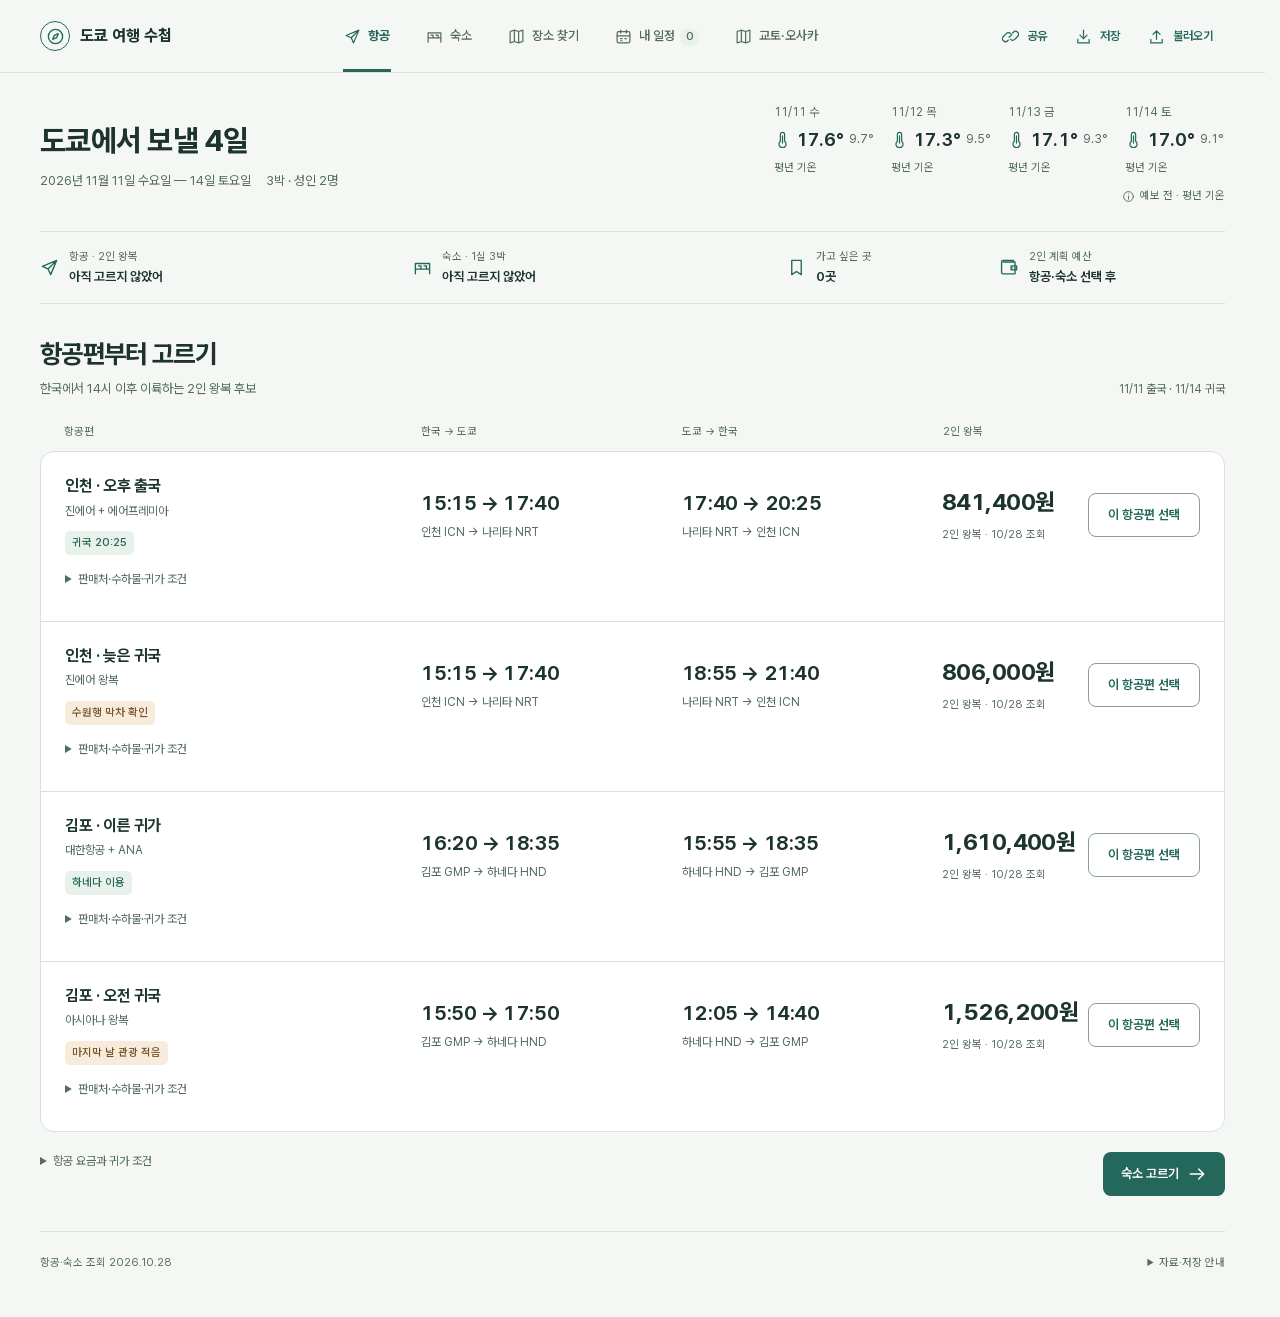
==== commit 3bae3d41: "Add Kyoto and Osaka December travel planner with sourced hotel rates" ====
--- a/index.html
+++ b/index.html
@@ -9,15 +9,19 @@
   <title>도쿄 여행 수첩 · 11월 11–14일</title>
   <link rel="preload" href="assets/PretendardVariable.woff2" as="font" type="font/woff2" crossorigin>
   <link rel="stylesheet" href="assets/leaflet/leaflet.css">
-  <link rel="stylesheet" href="tokyo-v6.css?v=6">
-  <link rel="stylesheet" href="tokyo-map-v6.css?v=6">
+  <link rel="stylesheet" href="tokyo-v6.css?v=7">
+  <link rel="stylesheet" href="tokyo-map-v6.css?v=7">
+  <link rel="stylesheet" href="tokyo-map-workspace-v7.css?v=7">
   <script src="assets/leaflet/leaflet.js" defer></script>
   <script src="tokyo-map-data.js?v=6" defer></script>
+  <script src="tokyo-airports-v7.js?v=7" defer></script>
+  <script src="tokyo-hotel-advice-v7.js?v=7" defer></script>
+  <script src="tokyo-recommendations-v7.js?v=7" defer></script>
   <script src="tokyo-data-v6.js?v=6" defer></script>
   <script src="tokyo-state-v6.js?v=6" defer></script>
   <script src="tokyo-planner-v6.js?v=6" defer></script>
-  <script src="tokyo-map-v6.js?v=6" defer></script>
-  <script src="tokyo-app-v6.js?v=6" defer></script>
+  <script src="tokyo-map-v6.js?v=7" defer></script>
+  <script src="tokyo-app-v6.js?v=7" defer></script>
 </head>
 <body>
   <a class="skip-link" href="#workbench">본문으로 이동</a>
@@ -29,6 +33,7 @@
         <a href="#places" data-nav="hotels"><span data-icon="bed"></span><span>숙소</span></a>
         <a href="#map" data-nav="explore"><span data-icon="map"></span><span>장소 찾기</span></a>
         <a href="#plan" data-nav="plan"><span data-icon="calendar"></span><span>내 일정 <span class="nav-count" id="nav-count">0</span></span></a>
+        <a href="kansai/" aria-label="12월 교토·오사카 여행 노트 열기"><span data-icon="map"></span><span>교토·오사카</span></a>
       </nav>
       <div class="header-actions">
         <button class="button plain compact" data-action="share" aria-label="선택한 장소와 일정 공유"><span data-icon="link"></span><span class="action-label">공유</span></button>
@@ -76,18 +81,22 @@
         <div class="panel-heading"><div><h2 id="explore-title" tabindex="-1">가고 싶은 도쿄를 담아두기</h2><p id="catalog-count"></p></div><div class="segmented" aria-label="장소 보기 방식"><button data-action="surface" data-value="gallery" aria-pressed="false"><span data-icon="grid"></span>사진</button><button data-action="surface" data-value="map" aria-pressed="true"><span data-icon="map"></span>지도</button></div></div>
         <div class="explore-filters filter-panel">
           <div class="catalog-kinds" id="catalog-kinds" aria-label="장소 종류"></div>
-          <div class="catalog-fields"><label class="search-field"><span>장소 검색</span><span class="search-wrap"><span data-icon="search"></span><input type="search" id="place-search" placeholder="이름·음식·동네" autocomplete="off"></span></label><label>동네<select id="place-area"></select></label><label>종류·메뉴<select id="place-menu"></select></label><label>실내·실외<select id="place-setting"><option value="all">모두</option><option value="indoor">실내</option><option value="outdoor">산책·실외</option></select></label></div>
-          <div class="filter-second"><label class="check-chip"><input type="checkbox" id="place-recommended">취향 추천</label><label class="check-chip"><input type="checkbox" id="place-selected">담은 곳만</label><details class="advanced-filter"><summary>더 고르기 <span data-icon="chevron-down"></span></summary><div><label>사진<select id="place-photo"><option value="all">모두</option><option value="any">사진 있는 곳</option><option value="editorial">취재·여행자 사진</option></select></label><label class="check-chip"><input type="checkbox" id="map-hotels">지도에 숙소 후보도 표시</label></div></details><button class="text-button reset-filter" data-action="reset-places">초기화</button></div>
+          <details id="catalog-filter-details" class="catalog-filter-details" open>
+            <summary>검색·동네·메뉴 <span id="catalog-filter-count">조건 없음</span></summary>
+            <div class="catalog-fields"><label class="search-field"><span>장소 검색</span><span class="search-wrap"><span data-icon="search"></span><input type="search" id="place-search" placeholder="숙소·장소·음식·동네" autocomplete="off"></span></label><label>동네<select id="place-area"></select></label><label>종류·메뉴<select id="place-menu"></select></label><label>실내·실외<select id="place-setting"><option value="all">모두</option><option value="indoor">실내</option><option value="outdoor">산책·실외</option></select></label></div>
+            <div class="filter-second"><label class="check-chip"><input type="checkbox" id="place-recommended">취향 추천</label><label class="check-chip"><input type="checkbox" id="place-selected">담은 곳만</label><details class="advanced-filter"><summary>더 고르기 <span data-icon="chevron-down"></span></summary><div><label>사진<select id="place-photo"><option value="all">모두</option><option value="any">사진 있는 곳</option><option value="editorial">취재·여행자 사진</option></select></label><label class="check-chip"><input type="checkbox" id="map-hotels" checked>숙소 후보 표시</label></div></details><button class="text-button reset-filter" data-action="reset-places">초기화</button></div>
+          </details>
         </div>
         <div class="explore-result-bar"><span id="place-count" role="status" aria-live="polite" aria-atomic="true"></span><button class="text-button" data-action="show-collection">담은 곳 <span id="library-picked">0</span> <span data-icon="arrow-right"></span></button></div>
         <div id="gallery-surface"><details class="food-guide"><summary>도쿄에서 먹어볼 음식</summary><div class="food-guide-grid" id="food-guide"></div></details><div class="place-grid" id="place-grid"></div><div class="more-row"><button class="button secondary" id="more-places" data-action="more-places">장소 더 보기</button></div></div>
         <div id="map-surface">
-          <div class="map-mode-bar"><div class="segmented small" aria-label="지도 후보 범위"><button data-action="map-scope" data-value="all" aria-pressed="true">모든 후보</button><button data-action="map-scope" data-value="selected" aria-pressed="false">담은 곳</button><button data-action="map-scope" data-value="route" aria-pressed="false">날짜별 동선</button></div><div class="map-camera-actions"><button class="button plain compact" data-action="map-fit"><span data-icon="expand"></span>전체 위치</button><button class="button plain compact" data-action="map-hotel"><span data-icon="bed"></span>내 숙소</button></div></div>
+          <div class="map-hotel-filter" id="map-hotel-filter"><label>숙소 3박 합계<select id="map-hotel-budget"><option value="1000000">100만 원 이하</option><option value="800000">80만 원 이하</option><option value="600000">60만 원 이하</option><option value="all">전체 예산</option></select></label><span>성인 2명 · 객실 1개 · 11/11~14</span></div>
+          <div class="map-mode-bar"><div class="segmented small" aria-label="지도 후보 범위"><button data-action="map-scope" data-value="all" aria-pressed="true">모든 후보</button><button data-action="map-scope" data-value="selected" aria-pressed="false">담은 곳</button><button data-action="map-scope" data-value="route" aria-pressed="false">날짜별 동선</button></div><div class="map-camera-actions"><button class="button secondary compact" data-action="map-airports"><span data-icon="plane"></span>공항·숙소</button><button class="button secondary compact" data-action="map-fit"><span data-icon="expand"></span>도쿄 시내</button></div></div>
           <div class="route-controls" id="route-controls" hidden><label>방문일<select id="route-day"></select></label><a href="#plan" class="text-button">시간표로 돌아가기 <span data-icon="arrow-right"></span></a><p id="route-status"></p></div>
           <div class="mobile-map-switch segmented" aria-label="모바일 지도 화면"><button data-action="map-mobile" data-value="map" aria-pressed="true">지도</button><button data-action="map-mobile" data-value="list" aria-pressed="false">목록</button></div>
           <div class="map-workspace" id="map-workspace" data-mobile="map">
             <aside class="map-results" aria-label="지도와 같은 후보 목록"><div class="map-area-copy" id="map-area-copy"></div><div id="map-results-list"></div><button class="button secondary" data-action="more-map" id="more-map">후보 더 보기</button></aside>
-            <div class="map-stage"><div id="tokyo-map-canvas"></div><div id="map-peek" class="map-peek" hidden></div><div class="map-key"><span><i class="key-dot hotel"></i>숙소</span><span><i class="key-dot food"></i>식당</span><span><i class="key-dot cafe"></i>카페</span><span><i class="key-dot spot"></i>명소</span><span id="map-base"></span></div></div>
+            <div class="map-stage"><div id="map-contextbar" class="map-contextbar" aria-label="공항과 숙소 바로 보기"></div><div id="tokyo-map-canvas"></div><div id="map-peek" class="map-peek" hidden></div><div class="map-key"><span><i class="key-dot airport"></i>공항</span><span><i class="key-dot hotel"></i>숙소</span><span><i class="key-dot food"></i>식당</span><span><i class="key-dot cafe"></i>카페</span><span><i class="key-dot spot"></i>명소</span><span id="map-base"></span></div></div>
           </div>
           <details class="source-note map-source-note"><summary>위치와 동선 표시 기준</summary><p>시설 좌표를 확인한 곳은 핀으로 표시해. 좌표 미확인 후보는 목록에 ‘동네 기준’으로 적었어. 선은 방문 순서이며 실제 도로·철도 경로는 시간표의 길찾기에서 볼 수 있어.</p></details>
         </div>
--- a/tokyo-v6.css
+++ b/tokyo-v6.css
@@ -26,3 +26,8 @@
 @media(prefers-reduced-motion:reduce){*,*:before,*:after{animation:none!important;transition:none!important;scroll-behavior:auto!important}}
 @media print{body{background:#fff;font-size:11px}body.dialog-open{overflow:visible}.app-header,.trip-heading,.incoming-share,.trip-summary,.workbench,.app-footer,dialog,.toast,.skip-link,.noscript-note{display:none!important}.shell{max-width:none;width:100%;padding:0}.print-only{display:block}.print-heading{margin:0 0 20px}.print-heading h1{font-size:23px}.print-heading p{font-size:11px;margin-top:6px}.print-day{break-before:page}.print-day:first-of-type{break-before:auto}.print-day h2{font-size:20px;margin:10px 0 16px}.timetable{display:table;table-layout:fixed;font-size:10px}.timetable caption{font-size:10px}.timetable colgroup{display:table-column-group}.timetable col{display:table-column}.timetable col.time-col{width:78px}.timetable col.travel-col{width:30%}.timetable thead{display:table-header-group}.timetable tbody{display:table-row-group}.timetable tr{display:table-row;break-inside:avoid;padding:0;border:0}.timetable th,.timetable td{display:table-cell;font-size:10px;padding:10px 8px;border-bottom:1px solid #ccc}.timetable td.time-cell{display:table-cell;font-size:11px}.time-cell span{display:block;font-size:9px}.stop-title,.stop-title-button{font-size:12px}.stop-desc{font-size:10px}.travel-cell p,.travel-cell .travel-time,.travel-cell a{font-size:9px}.travel-cell .travel-time:before{content:''}.stop-controls,.plan-actions{display:none!important}.day-notes{font-size:10px}.unplaced{margin-top:20px;padding:13px;border:1px solid #bbb;background:white;color:#333}.unplaced h3{font-size:15px}.unplaced-row{display:block}.unplaced-row p,.unplaced-row strong{font-size:10px}.unplaced-row .text-button{display:none}.print-budget{border-top:1px solid #bbb;margin-top:20px;padding-top:12px}.print-budget p{font-size:11px;margin-top:6px}a{color:inherit}}
 @media(max-width:440px){.weather-days{grid-template-columns:repeat(4,minmax(0,1fr));gap:8px}.weather-day{min-width:0}.weather-reading{flex-wrap:wrap;column-gap:3px;row-gap:0}.weather-reading .icon{display:none}.weather-reading strong{font-size:16px}.weather-reading small{font-size:11px}}
+.catalog-filter-details{min-width:0}
+.catalog-filter-details>summary{display:none;list-style:none}
+.catalog-filter-details>summary::-webkit-details-marker{display:none}
+.catalog-filter-details>summary::marker{content:''}
+@media(max-width:760px){.explore-filters>.catalog-kinds{margin-bottom:4px}.catalog-filter-details>summary{display:flex;align-items:center;gap:12px;min-height:44px;color:var(--accent);font-size:12px;font-weight:550}.catalog-filter-details>summary>span{margin-left:auto;color:var(--muted);font-size:11px;font-weight:450;white-space:nowrap}.catalog-filter-details>summary:after{content:'';flex:0 0 7px;width:7px;height:7px;margin:0 3px 4px 1px;border-right:1.5px solid currentColor;border-bottom:1.5px solid currentColor;transform:rotate(45deg)}.catalog-filter-details[open]>summary:after{margin-bottom:-3px;transform:rotate(225deg)}.catalog-filter-details[open]>.catalog-fields{margin-top:12px}}
--- a/tokyo-map-v6.css
+++ b/tokyo-map-v6.css
@@ -9,17 +9,22 @@
 .tm6-pin{display:flex;align-items:center;justify-content:center;width:30px;height:30px;border:2px solid #fff;border-radius:50%;background:var(--tm6-marker);color:#fff;box-shadow:0 3px 7px #1c332a40;pointer-events:none}
 .tm6-pin svg{width:17px;height:17px;display:block}
 .tm6-pin.hotel{border-radius:8px}
+.tm6-pin.airport{width:40px;height:40px;border-radius:10px}
+.tm6-pin.airport svg{width:22px;height:22px}
 .tm6-pin.is-selected{width:36px;height:36px;border:3px solid #dfec97}
+.tm6-pin.airport.is-selected{width:40px;height:40px}
 .tm6-pin.is-focused{outline:2px solid #163b38;outline-offset:2px}
 .tm6-pin.is-approximate{border-style:dashed;background:#fff;color:var(--tm6-marker);border-color:var(--tm6-marker)}
 .tm6-pin.is-step{font:750 13px/1 Pretendard,sans-serif;font-variant-numeric:tabular-nums}
 .tm6-marker-caption{position:absolute;top:40px;left:50%;transform:translateX(-50%);display:block;max-width:220px;padding:3px 7px;border-radius:4px;background:#fff;color:#163b38;box-shadow:0 2px 6px #163b3829;white-space:nowrap;overflow:hidden;text-overflow:ellipsis;font:600 11px/1.5 Pretendard,sans-serif;pointer-events:none}
+.tm6-marker-caption.tm6-airport-caption{top:44px;min-width:43px;text-align:center;color:#315a70;font-size:12px;font-weight:750;letter-spacing:.035em}
 .tokyo-map-v6 .tm6-cluster{flex-direction:column}
 .tm6-cluster-count{display:flex;align-items:center;justify-content:center;width:36px;height:36px;border:2px solid #236e64;border-radius:50%;background:#fff;color:#163b38;box-shadow:0 3px 7px #1c332a2b;font:750 14px/1 Pretendard,sans-serif;font-variant-numeric:tabular-nums;pointer-events:none}
 .tm6-cluster-kinds{position:absolute;top:37px;display:flex;justify-content:center;gap:2px;pointer-events:none}
 .tm6-cluster-kinds i{display:block;width:5px;height:5px;border-radius:50%;background:var(--tm6-marker)}
 .tokyo-map-v6 .tm6-area{display:flex;justify-content:center;align-items:center;border:0;background:transparent;cursor:pointer;text-align:center;border-radius:4px}
 .tm6-area span{display:inline-block;max-width:160px;padding:3px 7px;border-radius:4px;background:#fffffff2;color:#163b38;white-space:nowrap;font:650 12px/1.6 Pretendard,sans-serif;pointer-events:none}
+.tm6-city span{font-size:13px;padding:4px 9px}
 .tm6-area:hover span,.tm6-area:focus-visible span{background:#236e64;color:#fff}
 .tm6-unavailable{padding:24px;font:14px/1.7 Pretendard,sans-serif;color:#516d66}
 @media(max-width:760px){.tokyo-map-v6{height:var(--tokyo-map-height,clamp(360px,55dvh,520px))}.tm6-area span{font-size:11px;padding:3px 6px}.tm6-marker-caption{max-width:180px;font-size:10px}.tokyo-map-v6 .leaflet-control-attribution{font-size:9px}}
--- a/tokyo-map-workspace-v7.css
+++ b/tokyo-map-workspace-v7.css
@@ -0,0 +1,22 @@
+.map-stage{--tokyo-map-height:clamp(520px,72dvh,740px)}
+.map-contextbar{position:absolute;z-index:690;top:12px;left:12px;right:12px;display:grid;grid-template-columns:minmax(0,1fr) minmax(0,1fr) minmax(0,1.6fr);gap:6px;max-width:650px}
+.map-anchor{display:flex;align-items:center;justify-content:center;gap:7px;min-width:0;min-height:44px;padding:8px 11px;border:1px solid var(--control);border-radius:8px;background:#fff;color:var(--ink);font-size:12px;font-weight:600}
+.map-anchor>span{overflow:hidden;white-space:nowrap;text-overflow:ellipsis}.map-anchor .icon{width:18px;height:18px}.map-anchor.active{background:var(--soft);border-color:var(--accent);color:var(--accent)}.map-anchor.has-hotel{color:#614480;border-color:#8e79a3}
+.map-hotel-filter{display:flex;gap:15px;align-items:center;flex-wrap:wrap;margin:0 0 13px}.map-hotel-filter label{display:flex;flex-direction:row;align-items:center;gap:12px;font-size:12px}.map-hotel-filter select{width:155px}.map-hotel-filter>span{font-size:11px;color:var(--muted)}
+.map-camera-actions button[aria-pressed=true]{background:var(--soft);color:var(--accent);border-color:var(--accent)}.key-dot.airport{background:#315a70}
+.map-stage .leaflet-top{top:65px}
+.map-peek{top:66px;right:12px;bottom:auto;z-index:660;width:min(366px,calc(100% - 24px));max-height:calc(var(--tokyo-map-height) - 84px);padding:0;overflow:auto;overscroll-behavior:contain;scrollbar-width:thin;scrollbar-color:var(--control) #fff}
+.peek-heading{position:sticky;top:0;z-index:3;background:#fff;padding:4px 12px 4px 16px;font-size:11px}.peek-heading .button{min-height:40px;padding:5px 6px;font-size:11px}
+.peek-gallery{height:166px;position:relative;flex-shrink:0;background:var(--soft)}.peek-cover{display:block;border:0;padding:0;width:100%;height:100%;background:transparent;position:relative}.peek-cover img{width:100%;height:100%;object-fit:cover}.peek-image-caption{position:absolute;bottom:8px;right:9px;max-width:90%;background:#fffffff2;padding:3px 7px;color:var(--ink);border-radius:4px;font-size:11px}
+.peek-photo-prev,.peek-photo-next{position:absolute;top:calc(50% - 22px);display:flex;align-items:center;justify-content:center;width:44px;height:44px;padding:0;border:1px solid #fff;border-radius:7px;background:#fffffff2;color:var(--ink)}.peek-photo-prev{left:8px}.peek-photo-next{right:8px}.peek-photo-prev:hover,.peek-photo-next:hover{background:var(--soft)}
+.peek-body{padding:14px 16px 16px}.peek-body h3{font-size:19px;line-height:1.45}.peek-body>p{font-size:12px;color:var(--muted);line-height:1.7;margin-top:5px}.peek-hotel-price{display:flex;gap:9px;align-items:baseline;margin:9px 0 5px;flex-wrap:wrap}.peek-hotel-price>span{font-size:11px;color:var(--muted)}.peek-hotel-price>strong{font-size:26px;font-weight:730;line-height:1.25;letter-spacing:-.025em;font-variant-numeric:tabular-nums}.peek-room{font-size:12px;line-height:1.6}.peek-score{display:flex;align-items:baseline;gap:5px;margin-top:9px}.peek-score>strong{font-size:18px}.peek-score>span{font-size:11px;color:var(--muted)}.peek-hotel-scores{display:flex;gap:15px;flex-wrap:wrap;font-size:11px;color:var(--muted);margin-top:5px;font-variant-numeric:tabular-nums}.peek-body>.peek-price-note{font-size:11px;color:var(--warning);margin-top:8px}.peek-body>.peek-description{margin-top:8px}.peek-body>.peek-budget{font-weight:600;color:var(--ink)}
+.peek-actions{display:flex;gap:8px;margin-top:13px;flex-wrap:wrap}.peek-actions .button{min-width:0;flex:1;font-size:12px;padding:9px 11px}.peek-links{gap:2px 14px;margin-top:8px}.peek-links a{font-size:11px;min-height:36px}.peek-body>.button{margin-top:12px;width:100%;font-size:12px}.peek-body>.text-links{margin-top:8px}.peek-airport-note{margin-top:10px;padding-top:8px;border-top:1px solid var(--line);font-size:11px;color:var(--muted)}.peek-airport-note summary{min-height:32px;line-height:2.5}.peek-airport-note p{margin-top:5px}.peek-airport-note a{display:inline-flex;align-items:center;min-height:36px}
+.place-grid.show-hotels .hotel-card{min-width:0}.place-grid.show-hotels .hotel-image{height:210px}
+@media(max-width:1000px){.map-contextbar{max-width:none}.map-peek{width:min(366px,calc(100% - 24px))}}
+@media(max-width:760px){.map-stage{--tokyo-map-height:clamp(520px,76dvh,670px)}.map-contextbar{top:9px;left:9px;right:9px;gap:5px;grid-template-columns:minmax(0,1fr) minmax(0,1fr) minmax(0,1.55fr)}.map-anchor{font-size:11px;padding:8px 7px;gap:5px}.map-anchor .icon{width:17px;height:17px}.map-peek{top:62px;right:9px;width:calc(100% - 18px);max-width:390px;max-height:calc(var(--tokyo-map-height) - 78px)}.peek-gallery{height:145px}.peek-body{padding:12px 14px 14px}.peek-body h3{font-size:18px}.peek-hotel-price>strong{font-size:25px}.map-hotel-filter{gap:6px 12px;margin-bottom:10px}.map-hotel-filter>span{font-size:11px}.map-hotel-filter label{gap:9px}.map-hotel-filter select{width:145px}.place-grid.show-hotels{grid-template-columns:1fr}.place-grid.show-hotels .hotel-image{height:220px}}
+@media(max-width:440px){.anchor-airport-name{display:none}.map-contextbar{grid-template-columns:minmax(0,.7fr) minmax(0,.7fr) minmax(0,1.65fr)}.map-hotel-filter>span{display:none}.peek-gallery{height:130px}}
+.peek-neighborhood{font-size:12px;margin-top:12px;border-top:1px solid var(--line);padding-top:7px;color:var(--muted)}.peek-neighborhood>summary{min-height:40px;line-height:1.6;padding:10px 0;color:var(--accent);font-weight:600}.peek-neighborhood p{font-size:12px;line-height:1.75;margin:6px 0}.peek-neighborhood ul{padding-left:17px;line-height:1.8}.peek-neighborhood .text-links{margin-top:7px;gap:4px 12px}.peek-neighborhood a,.peek-neighborhood small{font-size:11px}.peek-neighborhood small{display:block;margin-top:6px}
+.recommendation-notes{margin:12px 0;font-size:12px;line-height:1.8}.recommendation-notes summary{min-height:40px;padding:7px 0;color:var(--accent);font-weight:600}.recommendation-notes p{margin:8px 0}.recommendation-notes ul{padding-left:18px;margin-top:10px}.recommendation-notes li{margin-top:5px;overflow-wrap:anywhere}
+.place-grid.show-hotels .compare-check{display:none}
+@media(min-width:1001px){.map-results>.map-peek{position:static;width:100%;max-width:none;max-height:none;overflow:visible;box-shadow:none;border-radius:0}.map-workspace[data-detail=true] #map-area-copy,.map-workspace[data-detail=true] #map-results-list,.map-workspace[data-detail=true] #more-map{display:none!important}.map-results>.map-peek .peek-gallery{height:180px}.map-results>.map-peek .peek-heading{border-bottom:1px solid var(--line)}}
+.peek-heading .button{min-height:44px}.peek-links a{min-height:44px}
